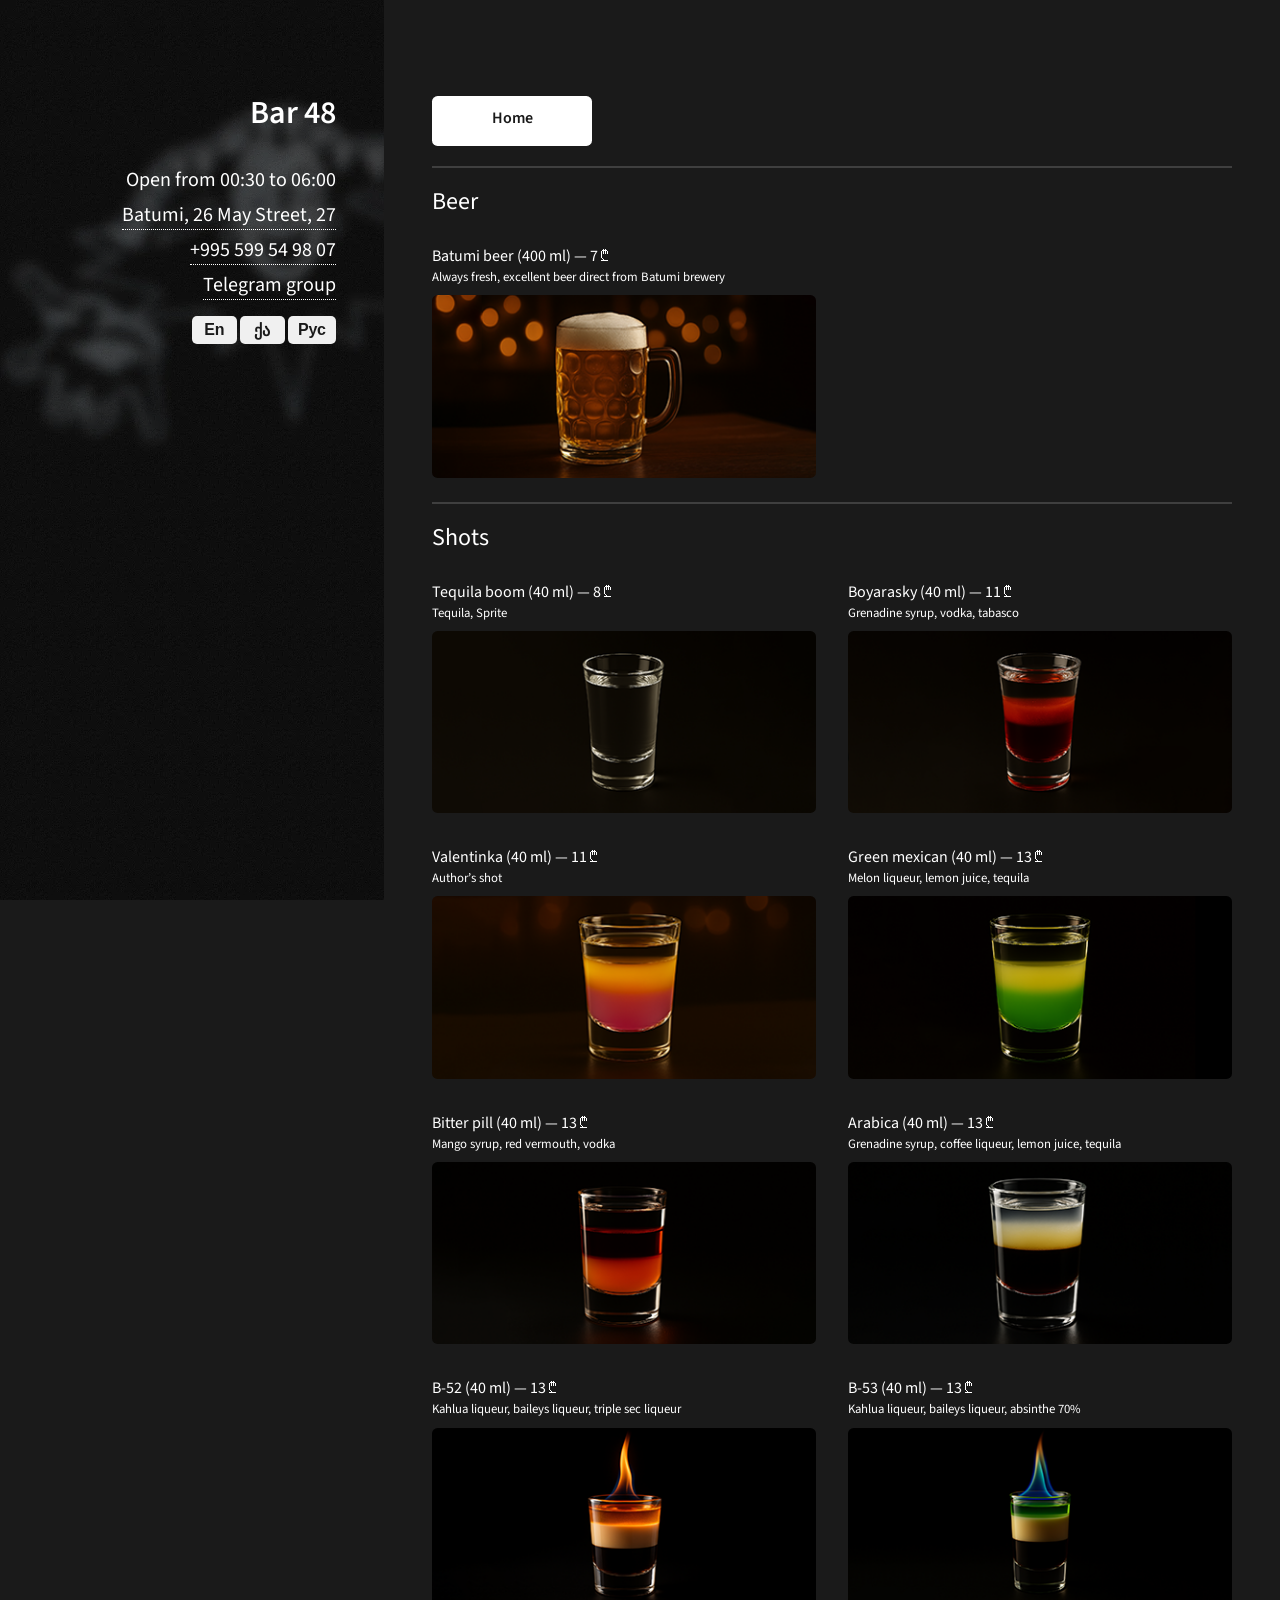
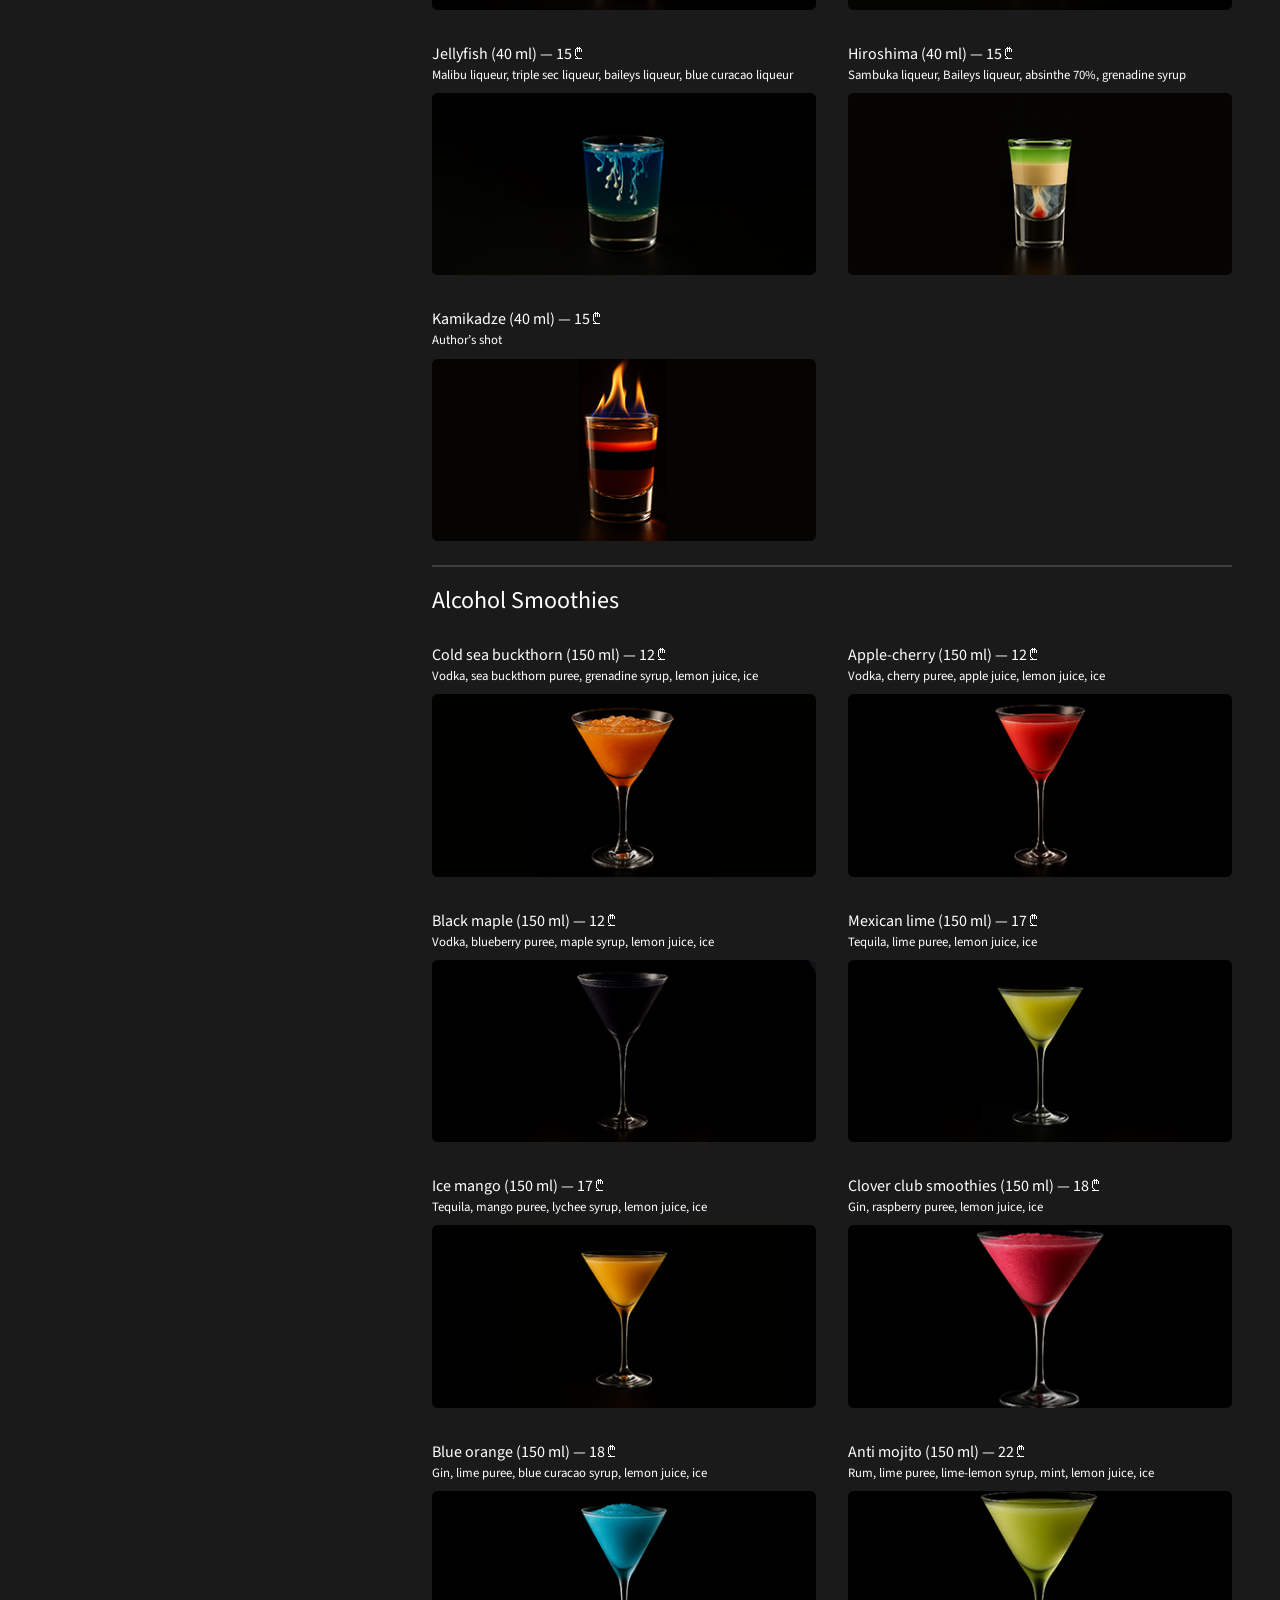
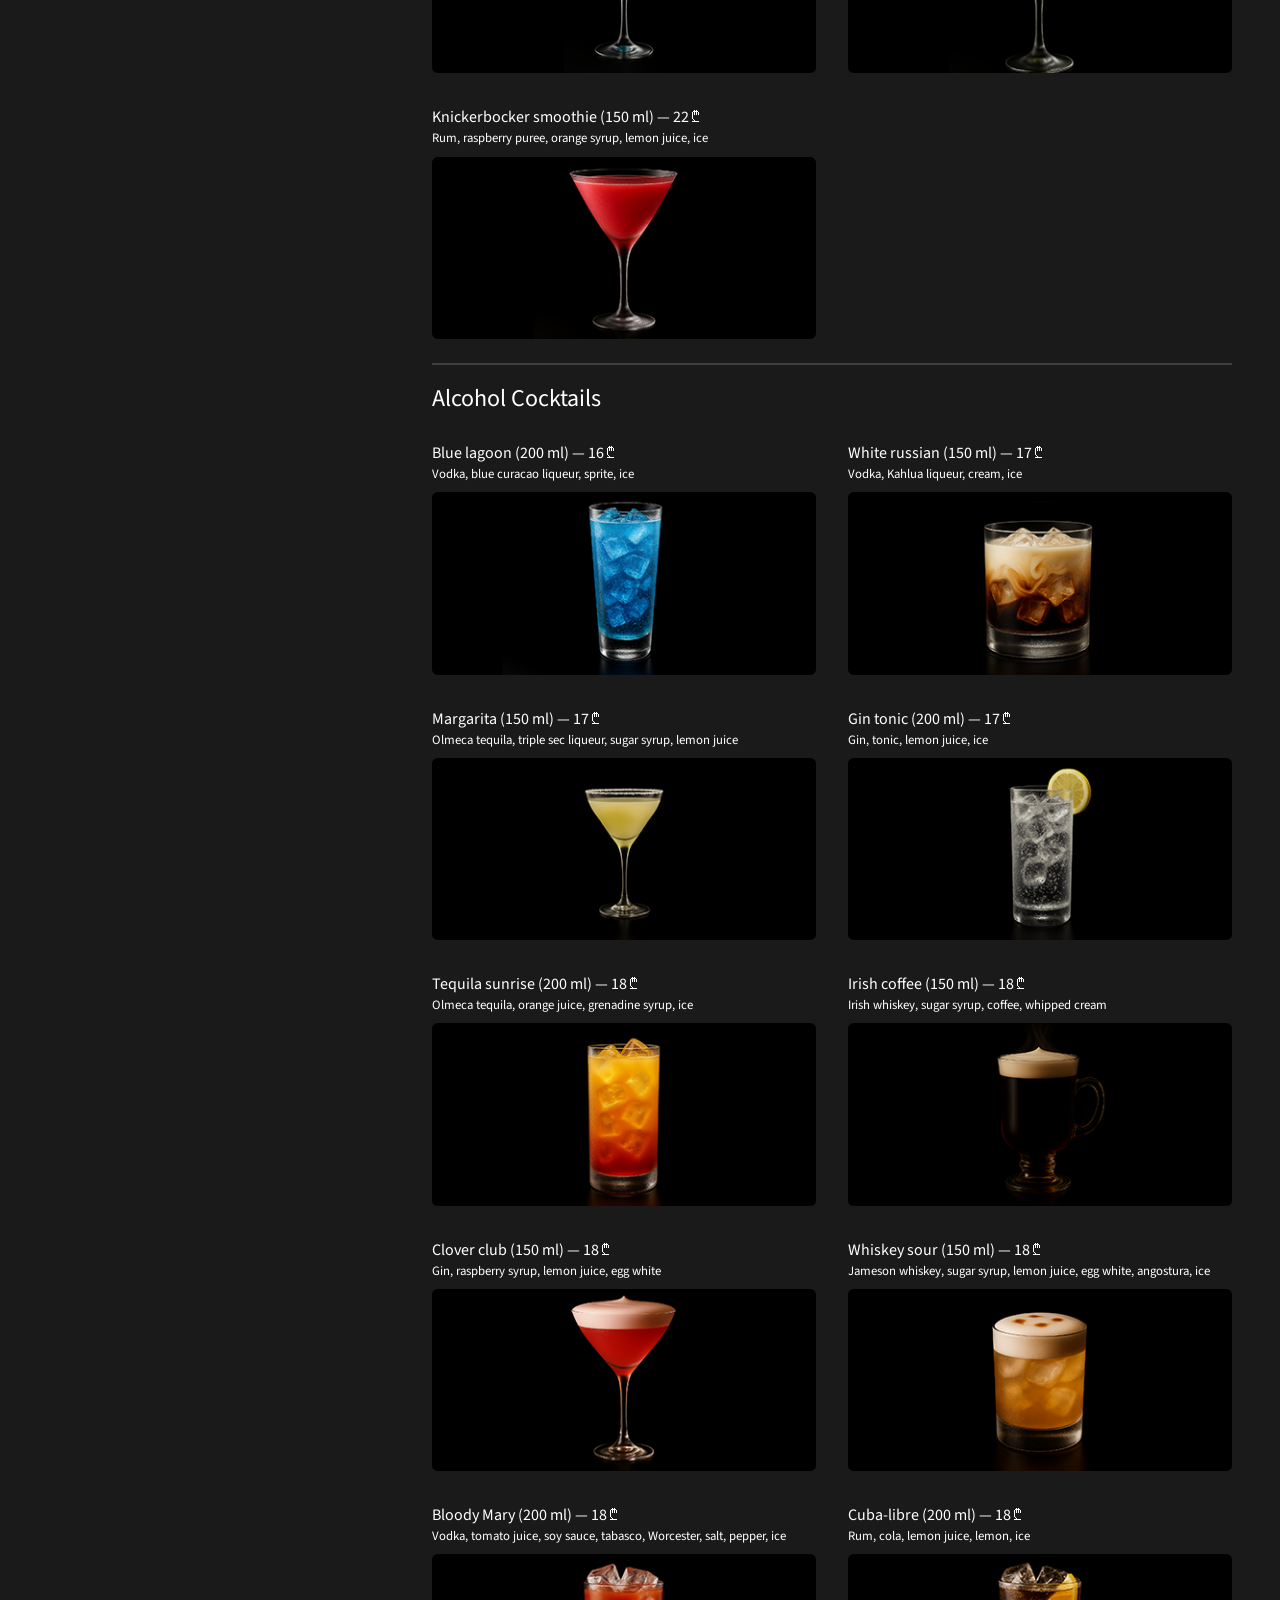
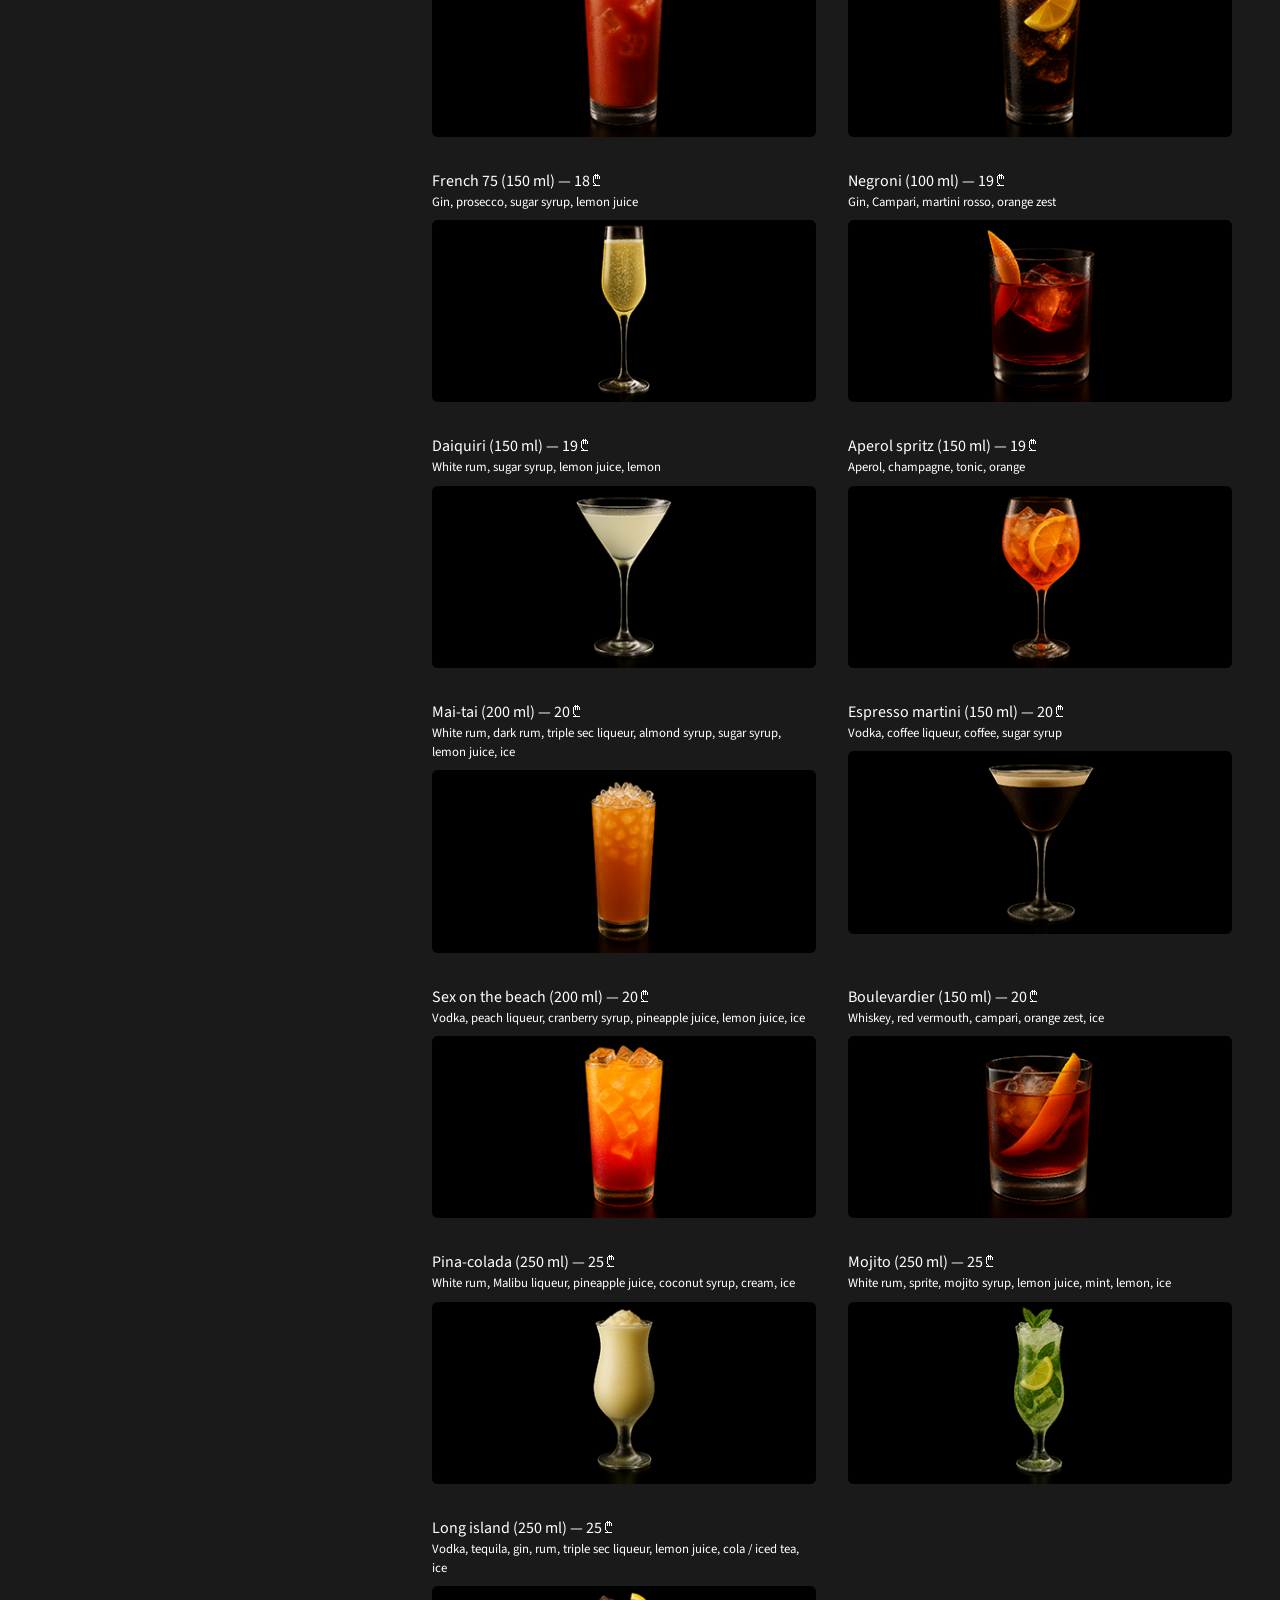
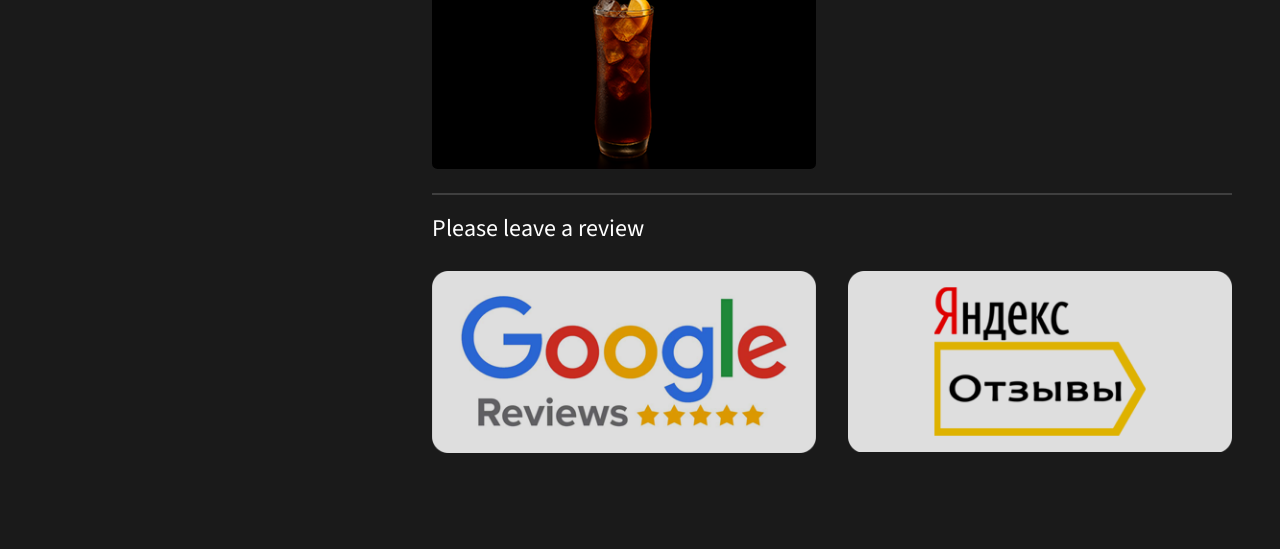
==== drinks/index.html @ 270d822c "Initial commit with current state" ====
<!DOCTYPE HTML>
<!--
	Strata by HTML5 UP
	html5up.net | @ajlkn
	Free for personal and commercial use under the CCA 3.0 license (html5up.net/license)
-->
<html lang="en">
	<head>
		<meta name="description" content="Drinks menu bar48" />
		<script async src="https://www.googletagmanager.com/gtag/js?id=G-WJXPF8V3XT" loading="lazy"></script>
		<script>
			window.dataLayer = window.dataLayer || [];
  			function gtag(){dataLayer.push(arguments);}
  				gtag('js', new Date());

 			 gtag('config', 'G-WJXPF8V3XT');
		</script>
		<title data-i18n="bar48batumidrink">Drinks - Bar 48 - Batumi</title>
		<meta charset="utf-8" />
		<meta name="viewport" content="width=device-width, initial-scale=1" />
		<link rel="stylesheet" href="../assets/css/main.css" />
		<link type="Image" href="../images/favicon.ico" rel="icon">
		<link rel="alternate" hreflang="ka" href="https://bar48.ge">
		<link rel="alternate" hreflang="en" href="https://bar48.ge">
	</head>
	<body class="is-preload">
<!-- Скрипт переключения -->
<script>
  function setLanguage(lang) {
    // Сохраняем язык в localStorage
    localStorage.setItem('language', lang);

    // Снимаем класс "active" со всех кнопок
    document.querySelectorAll('#language-switcher button').forEach(btn => {
      btn.classList.remove('active');
    });

    // Назначаем активную кнопку
    const activeBtn = document.getElementById(`btn-${lang}`);
    if (activeBtn) activeBtn.classList.add('active');

    // Обновляем содержимое, если функция существует
    if (typeof updateLanguageContent === 'function') {
      updateLanguageContent(lang);
    }
  }

  // При загрузке страницы — восстанавливаем язык
  document.addEventListener('DOMContentLoaded', function () {
    const savedLang = localStorage.getItem('language') || 'en';
    setLanguage(savedLang);
  });
</script>
		<!-- Header -->
			<header id="header">
				<div class="inner">
					<h1><strong><font size="6">Bar 48</font></strong></h1><br />
					<h1 data-i18n="open">Open from 00:30 to 06:00</h1>
					<h1 data-i18n="address"><a href="https://www.google.com/maps/place/%D0%91%D0%B0%D1%80+48/@41.6472818,41.6299166,17z/data=!4m6!3m5!1s0x4067877c6534400d:0x36e22db643766849!8m2!3d41.6474543!4d41.6323109!16s%2Fg%2F11rvh7wrxh" target="_blank">Batumi, 26 May Street, 27</a></h1>
						<h1><a href="tel:+995599549807">+995 599 54 98 07</a></h1>
						<h1 data-i18n="telegram"><a href="https://t.me/BAR48_Batumi" target="_blank">Telegram group</a></h1>
					<!-- Кнопки -->
 					   <button onclick="setLanguage('en')" id="btn-en">En</button>
 					   <button onclick="setLanguage('ka')" id="btn-ka">ქა</button>
 					   <button onclick="setLanguage('ru')" id="btn-ru">Рус</button>
				</div>
			</header>

		<!-- Main -->
			<div id="main">

				<!-- One -->
					<section id="one">
						<ul class="actions">
							<li data-i18n="home"><a href="../" class="button">Home</a></li>
						</ul><br><hr>
						<h2 data-i18n="beer1">Beer</h2>
						<div class="row">
							<article class="col-6 col-12-xsmall work-item">
								<h3 data-i18n="beer"><font size="3">Batumi beer (400 ml) — 7 ₾<p>Always fresh, excellent beer direct from Batumi brewery</p></font></h3>
								<img src="../images/beer.webp" class="image fit thumb" loading="lazy" decoding="async" alt="" />
							</article>
						</div><hr>
						<h2 data-i18n="shots">Shots</h2>
						<div class="row">
							<article class="col-6 col-12-xsmall work-item">
								<h3 data-i18n="tequilaboom"><font size="3">Tequila boom (40 ml) — 8 ₾<p>Tequila, Sprite</p></font></h3>
								<img src="../images/Tequila-boom.webp" class="image fit thumb" loading="lazy" decoding="async" alt="" />
							</article>
							<article class="col-6 col-12-xsmall work-item">
								<h3 data-i18n="boyarasky"><font size="3">Boyarasky (40 ml) — 11 ₾<p>Grenadine syrup, vodka, tabasco</p></font></h3>
								<img src="../images/Boyarasky.webp" class="image fit thumb" loading="lazy" decoding="async" alt="" />
							</article>
							<article class="col-6 col-12-xsmall work-item">
								<h3 data-i18n="valentinka"><font size="3">Valentinka (40 ml) — 11 ₾<p>Author’s shot</p></font></h3>
								<img src="../images/Valentinka.webp" class="image fit thumb" loading="lazy" decoding="async" alt="" />
							</article>
							<article class="col-6 col-12-xsmall work-item">
								<h3 data-i18n="greenmexican"><font size="3">Green mexican (40 ml) — 13 ₾<p>Melon liqueur, lemon juice, tequila</p></font></h3>
								<img src="../images/Green-mexican.webp" class="image fit thumb" loading="lazy" decoding="async" alt="" />
							</article>
							<article class="col-6 col-12-xsmall work-item">
								<h3 data-i18n="bitterpill"><font size="3">Bitter pill (40 ml) — 13₾<p>Mango syrup, red vermouth, vodka</p></font></h3>
								<img src="../images/Bitter-pill.webp" class="image fit thumb" loading="lazy" decoding="async" alt="" />
							</article>
							<article class="col-6 col-12-xsmall work-item">
								<h3 data-i18n="arabica"><font size="3">Arabica (40 ml) — 13 ₾<p>Grenadine syrup, coffee liqueur, lemon juice, tequila</p></font></h3>
								<img src="../images/Arabica.webp" class="image fit thumb" loading="lazy" decoding="async" alt="" />
							</article>
							<article class="col-6 col-12-xsmall work-item">
								<h3 data-i18n="b52"><font size="3">B-52 (40 ml) — 13 ₾<p>Kahlua liqueur, baileys liqueur, triple sec liqueur</p></font></h3>
								<img src="../images/B-52.webp" class="image fit thumb" loading="lazy" decoding="async" alt="" />
							</article>
							<article class="col-6 col-12-xsmall work-item">
								<h3 data-i18n="b53"><font size="3">B-53 (40 ml) — 13 ₾<p>Kahlua liqueur, baileys liqueur, absinthe 70%</p></font></h3>
								<img src="../images/B-53.webp" class="image fit thumb" loading="lazy" decoding="async" alt="" />
							</article>
							<article class="col-6 col-12-xsmall work-item">
								<h3 data-i18n="jellyfish"><font size="3">Jellyfish (40 ml) — 15 ₾<p>Malibu liqueur, triple sec liqueur, baileys liqueur, blue curacao liqueur</p></font></h3>
								<img src="../images/Jellyfish.webp" class="image fit thumb" loading="lazy" decoding="async" alt="" />
							</article>
							<article class="col-6 col-12-xsmall work-item">
								<h3 data-i18n="hiroshima"><font size="3">Hiroshima (40 ml) — 15 ₾<p>Sambuka liqueur, Baileys liqueur, absinthe 70%, grenadine syrup</p></font></h3>
								<img src="../images/Hiroshima.webp" class="image fit thumb" loading="lazy" decoding="async" alt="" />
							</article>
							<article class="col-6 col-12-xsmall work-item">
								<h3 data-i18n="kamikadze"><font size="3">Kamikadze (40 ml) — 15 ₾<p>Author’s shot</p></font></h3>
								<img src="../images/Kamikadze.webp" class="image fit thumb" loading="lazy" decoding="async" alt="" />
							</article>
						</div><hr>
						<h2 data-i18n="smoothies">Alcohol Smoothies</h2>
						<div class="row">
							<article class="col-6 col-12-xsmall work-item">
								<h3 data-i18n="coldseabuckthorn"><font size="3">Cold sea buckthorn (150 ml) — 12 ₾<p>Vodka, sea buckthorn puree, grenadine syrup, lemon juice, ice</p></font></h3>
								<img src="../images/Cold-sea-buckthorn.webp" class="image fit thumb" loading="lazy" decoding="async" alt="" />
							</article>
							<article class="col-6 col-12-xsmall work-item">
								<h3 data-i18n="applecherry"><font size="3">Apple-cherry (150 ml) — 12 ₾<p>Vodka, cherry puree, apple juice, lemon juice, ice</p></font></h3>
								<img src="../images/Apple-cherry.webp" class="image fit thumb" loading="lazy" decoding="async" alt="" />
							</article>
							<article class="col-6 col-12-xsmall work-item">
								<h3 data-i18n="blackmaple"><font size="3">Black maple (150 ml) — 12 ₾<p>Vodka, blueberry puree, maple syrup, lemon juice, ice</p></font></h3>
								<img src="../images/Black-maple.webp" class="image fit thumb" loading="lazy" decoding="async" alt="" />
							</article>
							<article class="col-6 col-12-xsmall work-item">
								<h3 data-i18n="mexicanlime"><font size="3">Mexican lime (150 ml) — 17 ₾<p>Tequila, lime puree, lemon juice, ice</p></font></h3>
								<img src="../images/Mexican-lime.webp" class="image fit thumb" loading="lazy" decoding="async" alt="" />
							</article>
							<article class="col-6 col-12-xsmall work-item">
								<h3 data-i18n="icemango"><font size="3">Ice mango (150 ml) — 17 ₾<p>Tequila, mango puree, lychee syrup, lemon juice, ice</p></font></h3>
								<img src="../images/Ice-mango.webp" class="image fit thumb" loading="lazy" decoding="async" alt="" />
							</article>
							<article class="col-6 col-12-xsmall work-item">
								<h3 data-i18n="cloverclubsmoothies"><font size="3">Clover club smoothies (150 ml) — 18 ₾<p>Gin, raspberry puree, lemon juice, ice</p></font></h3>
								<img src="../images/Clover-club-smoothies.webp" class="image fit thumb" loading="lazy" decoding="async" alt="" />
							</article>
							<article class="col-6 col-12-xsmall work-item">
								<h3 data-i18n="blueorange"><font size="3">Blue orange (150 ml) — 18 ₾<p>Gin, lime puree, blue curacao syrup, lemon juice, ice</p></font></h3>
								<img src="../images/Blue-orange.webp" class="image fit thumb" loading="lazy" decoding="async" alt="" />
							</article>
							<article class="col-6 col-12-xsmall work-item">
								<h3 data-i18n="antimojito"><font size="3">Anti mojito (150 ml) — 22 ₾<p>Rum, lime puree, lime-lemon syrup, mint, lemon juice, ice</p></font></h3>
								<img src="../images/Anti-mojito.webp" class="image fit thumb" loading="lazy" decoding="async" alt="" />
							</article>
							<article class="col-6 col-12-xsmall work-item">
								<h3 data-i18n="knickerbockersmoothie"><font size="3">Knickerbocker smoothie (150 ml) — 22 ₾<p>Rum, raspberry puree, orange syrup, lemon juice, ice</p></font></h3>
								<img src="../images/Knickerbocker-smoothie.webp" class="image fit thumb" loading="lazy" decoding="async" alt="" />
							</article>
						</div><hr>
						<h2 data-i18n="cocktails">Alcohol Cocktails</h2>
						<div class="row">
							<article class="col-6 col-12-xsmall work-item">
								<h3 data-i18n="bluelagoon"><font size="3">Blue lagoon (200 ml) — 16 ₾<p>Vodka, blue curacao liqueur, sprite, ice</p></font></h3>
								<img src="../images/Blue-lagoon.webp" class="image fit thumb" loading="lazy" decoding="async" alt="" />
							</article>
							<article class="col-6 col-12-xsmall work-item">
								<h3 data-i18n="whiterussian"><font size="3">White russian (150 ml) — 17 ₾<p>Vodka, Kahlua liqueur, cream, ice</p></font></h3>
								<img src="../images/White-russian.webp" class="image fit thumb" loading="lazy" decoding="async" alt="" />
							</article>
							<article class="col-6 col-12-xsmall work-item">
								<h3 data-i18n="margarita"><font size="3">Margarita (150 ml) — 17 ₾<p>Olmeca tequila, triple sec liqueur, sugar syrup, lemon juice</p></font></h3>
								<img src="../images/Margarita.webp" class="image fit thumb" loading="lazy" decoding="async" alt="" />
							</article>
							<article class="col-6 col-12-xsmall work-item">
								<h3 data-i18n="gintonic"><font size="3">Gin tonic (200 ml) — 17 ₾<p>Gin, tonic, lemon juice, ice</p></font></h3>
								<img src="../images/Gin-tonic.webp" class="image fit thumb" loading="lazy" decoding="async" alt="" />
							</article>
							<article class="col-6 col-12-xsmall work-item">
								<h3 data-i18n="tequilasunrise"><font size="3">Tequila sunrise (200 ml) — 18 ₾<p>Olmeca tequila, orange juice, grenadine syrup, ice</p></font></h3>
								<img src="../images/Tequila-sunrise.webp" class="image fit thumb" loading="lazy" decoding="async" alt="" />
							</article>
							<article class="col-6 col-12-xsmall work-item">
								<h3 data-i18n="irishcoffee"><font size="3">Irish coffee (150 ml) — 18 ₾<p>Irish whiskey, sugar syrup, coffee, whipped cream</p></font></h3>
								<img src="../images/Irish-coffee.webp" class="image fit thumb" loading="lazy" decoding="async" alt="" />
							</article>
							<article class="col-6 col-12-xsmall work-item">
								<h3 data-i18n="cloverclub"><font size="3">Clover club (150 ml) — 18 ₾<p>Gin, raspberry syrup, lemon juice, egg white</p></font></h3>
								<img src="../images/Clover-club.webp" class="image fit thumb" loading="lazy" decoding="async" alt="" />
							</article>
							<article class="col-6 col-12-xsmall work-item">
								<h3 data-i18n="whiskeysour"><font size="3">Whiskey sour (150 ml) — 18 ₾<p>Jameson whiskey, sugar syrup, lemon juice, egg white, angostura, ice</p></font></h3>
								<img src="../images/Whiskey-sour.webp" class="image fit thumb" loading="lazy" decoding="async" alt="" />
							</article>
							<article class="col-6 col-12-xsmall work-item">
								<h3 data-i18n="bloodymary"><font size="3">Bloody Mary (200 ml) — 18 ₾<p>Vodka, tomato juice, soy sauce, tabasco, Worcester, salt, pepper, ice</p></font></h3>
								<img src="../images/Bloody-Mary.webp" class="image fit thumb" loading="lazy" decoding="async" alt="" />
							</article>
							<article class="col-6 col-12-xsmall work-item">
								<h3 data-i18n="cubalibre"><font size="3">Cuba-libre (200 ml) — 18 ₾<p>Rum, cola, lemon juice, lemon, ice</p></font></h3>
								<img src="../images/Cuba-libre.webp" class="image fit thumb" loading="lazy" decoding="async" alt="" />
							</article>
							<article class="col-6 col-12-xsmall work-item">
								<h3 data-i18n="french75"><font size="3">French 75 (150 ml) — 18 ₾<p>Gin, prosecco, sugar syrup, lemon juice</p></font></h3>
								<img src="../images/French-75.webp" class="image fit thumb" loading="lazy" decoding="async" alt="" />
							</article>
							<article class="col-6 col-12-xsmall work-item">
								<h3 data-i18n="negroni"><font size="3">Negroni (100 ml) — 19 ₾<p>Gin, Campari, martini rosso, orange zest</p></font></h3>
								<img src="../images/Negroni.webp" class="image fit thumb" loading="lazy" decoding="async" alt="" />
							</article>
							<article class="col-6 col-12-xsmall work-item">
								<h3 data-i18n="daiquiri"><font size="3">Daiquiri (150 ml) — 19 ₾<p>White rum, sugar syrup, lemon juice, lemon</p></font></h3>
								<img src="../images/Daiquiri.webp" class="image fit thumb" loading="lazy" decoding="async" alt="" />
							</article>
							<article class="col-6 col-12-xsmall work-item">
								<h3 data-i18n="aperolspritz"><font size="3">Aperol spritz (150 ml) — 19 ₾<p>Aperol, champagne, tonic, orange</p></font></h3>
								<img src="../images/Aperol-spritz.webp" class="image fit thumb" loading="lazy" decoding="async" alt="" />
							</article>
							<article class="col-6 col-12-xsmall work-item">
								<h3 data-i18n="maitai"><font size="3">Mai-tai (200 ml) — 20 ₾<p>White rum, dark rum, triple sec liqueur, almond syrup, sugar syrup, lemon juice, ice</p></font></h3>
								<img src="../images/Mai-tai.webp" class="image fit thumb" loading="lazy" decoding="async" alt="" />
							</article>
							<article class="col-6 col-12-xsmall work-item">
								<h3 data-i18n="espressomartini"><font size="3">Espresso martini (150 ml) — 20 ₾<p>Vodka, coffee liqueur, coffee, sugar syrup</p></font></h3>
								<img src="../images/Espresso-martini.webp" class="image fit thumb" loading="lazy" decoding="async" alt="" />
							</article>
							<article class="col-6 col-12-xsmall work-item">
								<h3 data-i18n="sexonthebeach"><font size="3">Sex on the beach (200 ml) — 20 ₾<p>Vodka, peach liqueur, cranberry syrup, pineapple juice, lemon juice, ice</p></font></h3>
								<img src="../images/Sex-on-the-beach.webp" class="image fit thumb" loading="lazy" decoding="async" alt="" />
							</article>
							<article class="col-6 col-12-xsmall work-item">
								<h3 data-i18n="boulevardier"><font size="3">Boulevardier (150 ml) — 20 ₾<p>Whiskey, red vermouth, campari, orange zest, ice</p></font></h3>
								<img src="../images/Boulevardier.webp" class="image fit thumb" loading="lazy" decoding="async" alt="" />
							</article>
							<article class="col-6 col-12-xsmall work-item">
								<h3 data-i18n="pinacolada"><font size="3">Pina-colada (250 ml) — 25 ₾<p>White rum, Malibu liqueur, pineapple juice, coconut syrup, cream, ice</p></font></h3>
								<img src="../images/Pina-colada.webp" class="image fit thumb" loading="lazy" decoding="async" alt="" />
							</article>
							<article class="col-6 col-12-xsmall work-item">
								<h3 data-i18n="mojito"><font size="3">Mojito (250 ml) — 25 ₾<p>White rum, sprite, mojito syrup, lemon juice, mint, lemon, ice</p></font></h3>
								<img src="../images/Mojito.webp" class="image fit thumb" loading="lazy" decoding="async" alt="" />
							</article>
							<article class="col-6 col-12-xsmall work-item">
								<h3 data-i18n="longisland"><font size="3">Long island (250 ml) — 25 ₾<p>Vodka, tequila, gin, rum, triple sec liqueur, lemon juice, cola / iced tea, ice</p></font></h3>
								<img src="../images/Long-island.webp" class="image fit thumb" loading="lazy" decoding="async" alt="" />
							</article>
						</div>
						<hr><h2 data-i18n="pleaseleaveareview">Please leave a review</h2>
						<div class="row">
							<script>
							function openGoogleMaps(event) {
								event.preventDefault(); // Предотвращаем стандартный переход

								if (/Android|iPhone|iPad/i.test(navigator.userAgent)) {
									// Если мобильное устройство, пробуем открыть приложение
									window.location.href = "https://maps.app.goo.gl/VGhTZVqB5AjMxYQJ9";
								} else {
									// Если ПК, открываем веб-страницу в новой вкладке
									window.open("https://maps.app.goo.gl/VGhTZVqB5AjMxYQJ9", "_blank");
								}
							}
							</script>

							<article class="col-6 col-12-xsmall work-item">
								<a href="https://maps.app.goo.gl/VGhTZVqB5AjMxYQJ9" onclick="openGoogleMaps(event);">
									<img src="/images/google.webp" class="image fit thumb" loading="lazy" decoding="async" alt="Google Maps" />
								</a>
							</article>
							<script>
							function openYandexMaps(event) {
								event.preventDefault();

								if (/Android|iPhone|iPad/i.test(navigator.userAgent)) {
									window.location.href = "https://yandex.com.ge/maps/-/CHGJjGn7";
								} else {
									window.open("https://yandex.com.ge/maps/-/CHGJjGn7", "_blank");
								}
							}
							</script>

							<article class="col-6 col-12-xsmall work-item">
								<a href="https://yandex.com.ge/maps/-/CHGJjGn7" onclick="openYandexMaps(event);">
									<img src="/images/yandex.webp" class="image fit thumb" loading="lazy" decoding="async" alt="Яндекс Карты" />
								</a>
							</article>
						</div>
					</section>
				<!-- Four -->
				<!--
					<section id="four">
						<h2>Elements</h2>

						<section>
							<h4>Text</h4>
							<p>This is <b>bold</b> and this is <strong>strong</strong>. This is <i>italic</i> and this is <em>emphasized</em>.
							This is <sup>superscript</sup> text and this is <sub>subscript</sub> text.
							This is <u>underlined</u> and this is code: <code>for (;;) { ... }</code>. Finally, <a href="#">this is a link</a>.</p>
							<hr />
							<header>
								<h4>Heading with a Subtitle</h4>
								<p>Lorem ipsum dolor sit amet nullam id egestas urna aliquam</p>
							</header>
							<p>Nunc lacinia ante nunc ac lobortis. Interdum adipiscing gravida odio porttitor sem non mi integer non faucibus ornare mi ut ante amet placerat aliquet. Volutpat eu sed ante lacinia sapien lorem accumsan varius montes viverra nibh in adipiscing blandit tempus accumsan.</p>
							<header>
								<h5>Heading with a Subtitle</h5>
								<p>Lorem ipsum dolor sit amet nullam id egestas urna aliquam</p>
							</header>
							<p>Nunc lacinia ante nunc ac lobortis. Interdum adipiscing gravida odio porttitor sem non mi integer non faucibus ornare mi ut ante amet placerat aliquet. Volutpat eu sed ante lacinia sapien lorem accumsan varius montes viverra nibh in adipiscing blandit tempus accumsan.</p>
							<hr />
							<h2>Heading Level 2</h2>
							<h3>Heading Level 3</h3>
							<h4>Heading Level 4</h4>
							<h5>Heading Level 5</h5>
							<h6>Heading Level 6</h6>
							<hr />
							<h5>Blockquote</h5>
							<blockquote>Fringilla nisl. Donec accumsan interdum nisi, quis tincidunt felis sagittis eget tempus euismod. Vestibulum ante ipsum primis in faucibus vestibulum. Blandit adipiscing eu felis iaculis volutpat ac adipiscing accumsan faucibus. Vestibulum ante ipsum primis in faucibus lorem ipsum dolor sit amet nullam adipiscing eu felis.</blockquote>
							<h5>Preformatted</h5>
							<pre><code>i = 0;

while (!deck.isInOrder()) {
print 'Iteration ' + i;
deck.shuffle();
i++;
}

print 'It took ' + i + ' iterations to sort the deck.';</code></pre>
						</section>

						<section>
							<h4>Lists</h4>
							<div class="row">
								<div class="col-6 col-12-xsmall">
									<h5>Unordered</h5>
									<ul>
										<li>Dolor pulvinar etiam magna etiam.</li>
										<li>Sagittis adipiscing lorem eleifend.</li>
										<li>Felis enim feugiat dolore viverra.</li>
									</ul>
									<h5>Alternate</h5>
									<ul class="alt">
										<li>Dolor pulvinar etiam magna etiam.</li>
										<li>Sagittis adipiscing lorem eleifend.</li>
										<li>Felis enim feugiat dolore viverra.</li>
									</ul>
								</div>
								<div class="col-6 col-12-xsmall">
									<h5>Ordered</h5>
									<ol>
										<li>Dolor pulvinar etiam magna etiam.</li>
										<li>Etiam vel felis at lorem sed viverra.</li>
										<li>Felis enim feugiat dolore viverra.</li>
										<li>Dolor pulvinar etiam magna etiam.</li>
										<li>Etiam vel felis at lorem sed viverra.</li>
										<li>Felis enim feugiat dolore viverra.</li>
									</ol>
									<h5>Icons</h5>
									<ul class="icons">
										<li><a href="#" class="icon brands fa-twitter"><span class="label">Twitter</span></a></li>
										<li><a href="#" class="icon brands fa-facebook-f"><span class="label">Facebook</span></a></li>
										<li><a href="#" class="icon brands fa-instagram"><span class="label">Instagram</span></a></li>
										<li><a href="#" class="icon brands fa-github"><span class="label">Github</span></a></li>
										<li><a href="#" class="icon brands fa-dribbble"><span class="label">Dribbble</span></a></li>
										<li><a href="#" class="icon brands fa-tumblr"><span class="label">Tumblr</span></a></li>
									</ul>
								</div>
							</div>
							<h5>Actions</h5>
							<ul class="actions">
								<li><a href="#" class="button primary">Default</a></li>
								<li><a href="#" class="button">Default</a></li>
							</ul>
							<ul class="actions small">
								<li><a href="#" class="button primary small">Small</a></li>
								<li><a href="#" class="button small">Small</a></li>
							</ul>
							<div class="row">
								<div class="col-6 col-12-small">
									<ul class="actions stacked">
										<li><a href="#" class="button primary">Default</a></li>
										<li><a href="#" class="button">Default</a></li>
									</ul>
								</div>
								<div class="col-6 col-12-small">
									<ul class="actions stacked">
										<li><a href="#" class="button primary small">Small</a></li>
										<li><a href="#" class="button small">Small</a></li>
									</ul>
								</div>
								<div class="col-6 col-12-small">
									<ul class="actions stacked">
										<li><a href="#" class="button primary fit">Default</a></li>
										<li><a href="#" class="button fit">Default</a></li>
									</ul>
								</div>
								<div class="col-6 col-12-small">
									<ul class="actions stacked">
										<li><a href="#" class="button primary small fit">Small</a></li>
										<li><a href="#" class="button small fit">Small</a></li>
									</ul>
								</div>
							</div>
						</section>

						<section>
							<h4>Table</h4>
							<h5>Default</h5>
							<div class="table-wrapper">
								<table>
									<thead>
										<tr>
											<th>Name</th>
											<th>Description</th>
											<th>Price</th>
										</tr>
									</thead>
									<tbody>
										<tr>
											<td>Item One</td>
											<td>Ante turpis integer aliquet porttitor.</td>
											<td>29.99</td>
										</tr>
										<tr>
											<td>Item Two</td>
											<td>Vis ac commodo adipiscing arcu aliquet.</td>
											<td>19.99</td>
										</tr>
										<tr>
											<td>Item Three</td>
											<td> Morbi faucibus arcu accumsan lorem.</td>
											<td>29.99</td>
										</tr>
										<tr>
											<td>Item Four</td>
											<td>Vitae integer tempus condimentum.</td>
											<td>19.99</td>
										</tr>
										<tr>
											<td>Item Five</td>
											<td>Ante turpis integer aliquet porttitor.</td>
											<td>29.99</td>
										</tr>
									</tbody>
									<tfoot>
										<tr>
											<td colspan="2"></td>
											<td>100.00</td>
										</tr>
									</tfoot>
								</table>
							</div>

							<h5>Alternate</h5>
							<div class="table-wrapper">
								<table class="alt">
									<thead>
										<tr>
											<th>Name</th>
											<th>Description</th>
											<th>Price</th>
										</tr>
									</thead>
									<tbody>
										<tr>
											<td>Item One</td>
											<td>Ante turpis integer aliquet porttitor.</td>
											<td>29.99</td>
										</tr>
										<tr>
											<td>Item Two</td>
											<td>Vis ac commodo adipiscing arcu aliquet.</td>
											<td>19.99</td>
										</tr>
										<tr>
											<td>Item Three</td>
											<td> Morbi faucibus arcu accumsan lorem.</td>
											<td>29.99</td>
										</tr>
										<tr>
											<td>Item Four</td>
											<td>Vitae integer tempus condimentum.</td>
											<td>19.99</td>
										</tr>
										<tr>
											<td>Item Five</td>
											<td>Ante turpis integer aliquet porttitor.</td>
											<td>29.99</td>
										</tr>
									</tbody>
									<tfoot>
										<tr>
											<td colspan="2"></td>
											<td>100.00</td>
										</tr>
									</tfoot>
								</table>
							</div>
						</section>

						<section>
							<h4>Buttons</h4>
							<ul class="actions">
								<li><a href="#" class="button primary">Primary</a></li>
								<li><a href="#" class="button">Default</a></li>
							</ul>
							<ul class="actions">
								<li><a href="#" class="button large">Large</a></li>
								<li><a href="#" class="button">Default</a></li>
								<li><a href="#" class="button small">Small</a></li>
							</ul>
							<ul class="actions fit">
								<li><a href="#" class="button primary fit">Fit</a></li>
								<li><a href="#" class="button fit">Fit</a></li>
							</ul>
							<ul class="actions fit small">
								<li><a href="#" class="button primary fit small">Fit + Small</a></li>
								<li><a href="#" class="button fit small">Fit + Small</a></li>
							</ul>
							<ul class="actions">
								<li><a href="#" class="button primary icon solid fa-download">Icon</a></li>
								<li><a href="#" class="button icon solid fa-download">Icon</a></li>
							</ul>
							<ul class="actions">
								<li><span class="button primary disabled">Primary</span></li>
								<li><span class="button disabled">Default</span></li>
							</ul>
						</section>

						<section>
							<h4>Form</h4>
							<form method="post" action="#">
								<div class="row gtr-uniform gtr-50">
									<div class="col-6 col-12-xsmall">
										<input type="text" name="demo-name" id="demo-name" value="" placeholder="Name" />
									</div>
									<div class="col-6 col-12-xsmall">
										<input type="email" name="demo-email" id="demo-email" value="" placeholder="Email" />
									</div>
									<div class="col-12">
										<select name="demo-category" id="demo-category">
											<option value="">- Category -</option>
											<option value="1">Manufacturing</option>
											<option value="1">Shipping</option>
											<option value="1">Administration</option>
											<option value="1">Human Resources</option>
										</select>
									</div>
									<div class="col-4 col-12-small">
										<input type="radio" id="demo-priority-low" name="demo-priority" checked>
										<label for="demo-priority-low">Low Priority</label>
									</div>
									<div class="col-4 col-12-small">
										<input type="radio" id="demo-priority-normal" name="demo-priority">
										<label for="demo-priority-normal">Normal Priority</label>
									</div>
									<div class="col-4 col-12-small">
										<input type="radio" id="demo-priority-high" name="demo-priority">
										<label for="demo-priority-high">High Priority</label>
									</div>
									<div class="col-6 col-12-small">
										<input type="checkbox" id="demo-copy" name="demo-copy">
										<label for="demo-copy">Email me a copy of this message</label>
									</div>
									<div class="col-6 col-12-small">
										<input type="checkbox" id="demo-human" name="demo-human" checked>
										<label for="demo-human">I am a human and not a robot</label>
									</div>
									<div class="col-12">
										<textarea name="demo-message" id="demo-message" placeholder="Enter your message" rows="6"></textarea>
									</div>
									<div class="col-12">
										<ul class="actions">
											<li><input type="submit" value="Send Message" class="primary" /></li>
											<li><input type="reset" value="Reset" /></li>
										</ul>
									</div>
								</div>
							</form>
						</section>

						<section>
							<h4>Image</h4>
							<h5>Fit</h5>
							<div class="box alt">
								<div class="row gtr-50 gtr-uniform">
									<div class="col-12"><span class="image fit"><img src="images/fulls/05.jpg" alt="" /></span></div>
									<div class="col-4"><span class="image fit"><img src="images/thumbs/01.jpg" alt="" /></span></div>
									<div class="col-4"><span class="image fit"><img src="images/thumbs/02.jpg" alt="" /></span></div>
									<div class="col-4"><span class="image fit"><img src="images/thumbs/03.jpg" alt="" /></span></div>
									<div class="col-4"><span class="image fit"><img src="images/thumbs/04.jpg" alt="" /></span></div>
									<div class="col-4"><span class="image fit"><img src="images/thumbs/05.jpg" alt="" /></span></div>
									<div class="col-4"><span class="image fit"><img src="images/thumbs/06.jpg" alt="" /></span></div>
									<div class="col-4"><span class="image fit"><img src="images/thumbs/03.jpg" alt="" /></span></div>
									<div class="col-4"><span class="image fit"><img src="images/thumbs/02.jpg" alt="" /></span></div>
									<div class="col-4"><span class="image fit"><img src="images/thumbs/01.jpg" alt="" /></span></div>
								</div>
							</div>
							<h5>Left &amp; Right</h5>
							<p><span class="image left"><img src="images/avatar.jpg" alt="" /></span>Fringilla nisl. Donec accumsan interdum nisi, quis tincidunt felis sagittis eget. tempus euismod. Vestibulum ante ipsum primis in faucibus vestibulum. Blandit adipiscing eu felis iaculis volutpat ac adipiscing accumsan eu faucibus. Integer ac pellentesque praesent tincidunt felis sagittis eget. tempus euismod. Vestibulum ante ipsum primis in faucibus vestibulum. Blandit adipiscing eu felis iaculis volutpat ac adipiscing accumsan eu faucibus. Integer ac pellentesque praesent. Donec accumsan interdum nisi, quis tincidunt felis sagittis eget. tempus euismod. Vestibulum ante ipsum primis in faucibus vestibulum. Blandit adipiscing eu felis iaculis volutpat ac adipiscing accumsan eu faucibus. Integer ac pellentesque praesent tincidunt felis sagittis eget. tempus euismod. Vestibulum ante ipsum primis in faucibus vestibulum. Blandit adipiscing eu felis iaculis volutpat ac adipiscing accumsan eu faucibus. Integer ac pellentesque praesent.</p>
							<p><span class="image right"><img src="images/avatar.jpg" alt="" /></span>Fringilla nisl. Donec accumsan interdum nisi, quis tincidunt felis sagittis eget. tempus euismod. Vestibulum ante ipsum primis in faucibus vestibulum. Blandit adipiscing eu felis iaculis volutpat ac adipiscing accumsan eu faucibus. Integer ac pellentesque praesent tincidunt felis sagittis eget. tempus euismod. Vestibulum ante ipsum primis in faucibus vestibulum. Blandit adipiscing eu felis iaculis volutpat ac adipiscing accumsan eu faucibus. Integer ac pellentesque praesent. Donec accumsan interdum nisi, quis tincidunt felis sagittis eget. tempus euismod. Vestibulum ante ipsum primis in faucibus vestibulum. Blandit adipiscing eu felis iaculis volutpat ac adipiscing accumsan eu faucibus. Integer ac pellentesque praesent tincidunt felis sagittis eget. tempus euismod. Vestibulum ante ipsum primis in faucibus vestibulum. Blandit adipiscing eu felis iaculis volutpat ac adipiscing accumsan eu faucibus. Integer ac pellentesque praesent.</p>
						</section>

					</section>
				-->

			</div>

		<!-- Footer -->
			<footer id="footer">
				<div class="inner">
					<ul class="icons">				
					</ul>
				</div>
			</footer>
		<!-- Scripts -->
			<script src="../assets/js/jquery.min.js"></script>
			<script src="../assets/js/jquery.poptrox.min.js"></script>
			<script src="../assets/js/browser.min.js"></script>
			<script src="../assets/js/breakpoints.min.js"></script>
			<script src="../assets/js/util.js"></script>
			<script src="../assets/js/main.js"></script>
		<script src="/lang.js"></script>
		<script>
 			 initLang();
		</script>
	</body>
</html>
---- assets/css/main.css ----
@import url("fontawesome-all.min.css");
@import url("https://fonts.googleapis.com/css?family=Source+Sans+Pro:400,400italic&display=swap");

/*
	Strata by HTML5 UP
	html5up.net | @ajlkn
	Free for personal and commercial use under the CCA 3.0 license (html5up.net/license)
*/

html, body, div, span, applet, object,
iframe, h1, h2, h3, h4, h5, h6, p, blockquote,
pre, a, abbr, acronym, address, big, cite,
code, del, dfn, em, img, ins, kbd, q, s, samp,
small, strike, strong, sub, sup, tt, var, b,
u, i, center, dl, dt, dd, ol, ul, li, fieldset,
form, label, legend, table, caption, tbody,
tfoot, thead, tr, th, td, article, aside,
canvas, details, embed, figure, figcaption,
footer, header, hgroup, menu, nav, output, ruby,
section, summary, time, mark, audio, video {
	margin: 0;
	padding: 0;
	border: 0;
	font-size: 100%;
	font: inherit;
	vertical-align: baseline;}

article, aside, details, figcaption, figure,
footer, header, hgroup, menu, nav, section {
	display: block;}

body {
	line-height: 1;
}

ol, ul {
	list-style: none;
}

blockquote, q {
	quotes: none;
}

	blockquote:before, blockquote:after, q:before, q:after {
		content: '';
		content: none;
	}

table {
	border-collapse: collapse;
	border-spacing: 0;
}

body {
	-webkit-text-size-adjust: none;
}

mark {
	background-color: transparent;
	color: inherit;
}

input::-moz-focus-inner {
	border: 0;
	padding: 0;
}

input, select, textarea {
	-moz-appearance: none;
	-webkit-appearance: none;
	-ms-appearance: none;
	appearance: none;
}

/* Basic */

	html {
		box-sizing: border-box;
	}

	*, *:before, *:after {
		box-sizing: inherit;
	}

	body {
		background: #1a1a1a;
	}

		body.is-preload *, body.is-preload *:before, body.is-preload *:after {
			-moz-animation: none !important;
			-webkit-animation: none !important;
			-ms-animation: none !important;
			animation: none !important;
			-moz-transition: none !important;
			-webkit-transition: none !important;
			-ms-transition: none !important;
			transition: none !important;
		}

	body, input, select, textarea {
		color: #ffffff;
		font-family: "Source Sans Pro", Helvetica, sans-serif;
		font-size: 16pt;
		font-weight: 400;
		line-height: 1.75em;
	}

	a {
		-moz-transition: color 0.2s ease-in-out, border-color 0.2s ease-in-out;
		-webkit-transition: color 0.2s ease-in-out, border-color 0.2s ease-in-out;
		-ms-transition: color 0.2s ease-in-out, border-color 0.2s ease-in-out;
		transition: color 0.2s ease-in-out, border-color 0.2s ease-in-out;
		border-bottom: dotted 1px;
		color: #ffffff;
		text-decoration: none;
	}

		a:hover {
			border-bottom-color: transparent;
			color: #ffffff !important;
			text-decoration: none;
		}

	strong, b {
		color: #ffffff;
		font-weight: 600;
	}

	em, i {
		font-style: italic;
	}

	p {
		margin: 0 0 2em 0;
	}

	h1, h2, h3, h4, h5, h6 {
		color: #ffffff;
		font-weight: 400;
		line-height: 1em;
		margin: 0 0 1em 0;
	}

		h1 a, h2 a, h3 a, h4 a, h5 a, h6 a {
			color: inherit;
			text-decoration: none;
		}

	h1 {
		font-size: 2em;
		line-height: 1.5em;
		margin-top: -0.3em;
	}

	h2 {
		font-size: 1.5em;
		line-height: 1.5em;
	}

	h3 {
		font-size: 1.25em;
		line-height: 1.5em;
	}

	h4 {
		font-size: 1.1em;
		line-height: 1.5em;
	}

	h5 {
		font-size: 0.9em;
		line-height: 1.5em;
	}

	h6 {
		font-size: 0.7em;
		line-height: 1.5em;
	}

	sub {
		font-size: 0.8em;
		position: relative;
		top: 0.5em;
	}

	sup {
		font-size: 0.8em;
		position: relative;
		top: -0.5em;
	}

	hr {
		border: 0;
		border-bottom: solid 2px #3f3f3f;
		margin-top: -0.5em;
   		margin-bottom: 1em;
	}

		hr.major {
			margin: 3em 0;
		}

	blockquote {
		border-left: solid 6px #efefef;
		font-style: italic;
		margin: 0 0 2em 0;
		padding: 0.5em 0 0.5em 1.5em;
	}

	code {
		background: #f7f7f7;
		border-radius: 0.35em;
		border: solid 2px #efefef;
		font-family: "Courier New", monospace;
		font-size: 0.9em;
		margin: 0 0.25em;
		padding: 0.25em 0.65em;
	}

	pre {
		-webkit-overflow-scrolling: touch;
		font-family: "Courier New", monospace;
		font-size: 0.9em;
		margin: 0 0 2em 0;
	}

		pre code {
			display: block;
			line-height: 1.75em;
			padding: 1em 1.5em;
			overflow-x: auto;
		}

	.align-left {
		text-align: left;
	}

	.align-center {
		text-align: center;
	}

	.align-right {
		text-align: right;
	}

/* Container */

	.container {
		margin: 0 auto;
		max-width: calc(100% - 4em);
		width: 100%;
	}

		.container.xsmall {
			width: 25%;
		}

		.container.small {
			width: 50%;
		}

		.container.medium {
			width: 75%;
		}

		.container.large {
			width: 125%;
		}

		.container.xlarge {
			width: 150%;
		}

		.container.max {
			width: 100%;
		}

		@media screen and (max-width: 980px) {

			.container {
				width: 100% !important;
				max-width: 100% !important;
			}

		}

		@media screen and (max-width: 480px) {

			.container {
				max-width: calc(100% - 3em);
			}

		}

/* Row */

	.row {
		display: flex;
		flex-wrap: wrap;
		box-sizing: border-box;
		align-items: stretch;
	}

		.row > * {
			box-sizing: border-box;
		}

		.row.gtr-uniform > * > :last-child {
			margin-bottom: 0;
		}

		.row.aln-left {
			justify-content: flex-start;
		}

		.row.aln-center {
			justify-content: center;
		}

		.row.aln-right {
			justify-content: flex-end;
		}

		.row.aln-top {
			align-items: flex-start;
		}

		.row.aln-middle {
			align-items: center;
		}

		.row.aln-bottom {
			align-items: flex-end;
		}

		.row > .imp {
			order: -1;
		}

		.row > .col-1 {
			width: 8.33333%;
		}

		.row > .off-1 {
			margin-left: 8.33333%;
		}

		.row > .col-2 {
			width: 16.66667%;
		}

		.row > .off-2 {
			margin-left: 16.66667%;
		}

		.row > .col-3 {
			width: 25%;
		}

		.row > .off-3 {
			margin-left: 25%;
		}

		.row > .col-4 {
			width: 33.33333%;
		}

		.row > .off-4 {
			margin-left: 33.33333%;
		}

		.row > .col-5 {
			width: 41.66667%;
		}

		.row > .off-5 {
			margin-left: 41.66667%;
		}

		.row > .col-6 {
			width: 50%;
		}

		.row > .off-6 {
			margin-left: 50%;
		}

		.row > .col-7 {
			width: 58.33333%;
		}

		.row > .off-7 {
			margin-left: 58.33333%;
		}

		.row > .col-8 {
			width: 66.66667%;
		}

		.row > .off-8 {
			margin-left: 66.66667%;
		}

		.row > .col-9 {
			width: 75%;
		}

		.row > .off-9 {
			margin-left: 75%;
		}

		.row > .col-10 {
			width: 83.33333%;
		}

		.row > .off-10 {
			margin-left: 83.33333%;
		}

		.row > .col-11 {
			width: 91.66667%;
		}

		.row > .off-11 {
			margin-left: 91.66667%;
		}

		.row > .col-12 {
			width: 100%;
		}

		.row > .off-12 {
			margin-left: 100%;
		}

		.row.gtr-0 {
			margin-top: 0;
			margin-left: 0em;
		}

			.row.gtr-0 > * {
				padding: 0 0 0 0em;
			}

			.row.gtr-0.gtr-uniform {
				margin-top: 0em;
			}

				.row.gtr-0.gtr-uniform > * {
					padding-top: 0em;
				}

		.row.gtr-25 {
			margin-top: 0;
			margin-left: -0.625em;
		}

			.row.gtr-25 > * {
				padding: 0 0 0 0.625em;
			}

			.row.gtr-25.gtr-uniform {
				margin-top: -0.625em;
			}

				.row.gtr-25.gtr-uniform > * {
					padding-top: 0.625em;
				}

		.row.gtr-50 {
			margin-top: 0;
			margin-left: -1.25em;
		}

			.row.gtr-50 > * {
				padding: 0 0 0 1.25em;
			}

			.row.gtr-50.gtr-uniform {
				margin-top: -1.25em;
			}

				.row.gtr-50.gtr-uniform > * {
					padding-top: 1.25em;
				}

		.row {
			margin-top: 0;
			margin-left: -2.5em;
		}

			.row > * {
				padding: 0 0 0 2.5em;
			}

			.row.gtr-uniform {
				margin-top: -2.5em;
			}

				.row.gtr-uniform > * {
					padding-top: 2.5em;
				}

		.row.gtr-150 {
			margin-top: 0;
			margin-left: -3.75em;
		}

			.row.gtr-150 > * {
				padding: 0 0 0 3.75em;
			}

			.row.gtr-150.gtr-uniform {
				margin-top: -3.75em;
			}

				.row.gtr-150.gtr-uniform > * {
					padding-top: 3.75em;
				}

		.row.gtr-200 {
			margin-top: 0;
			margin-left: -5em;
		}

			.row.gtr-200 > * {
				padding: 0 0 0 5em;
			}

			.row.gtr-200.gtr-uniform {
				margin-top: -5em;
			}

				.row.gtr-200.gtr-uniform > * {
					padding-top: 5em;
				}

		@media screen and (max-width: 1800px) {

			.row {
				display: flex;
				flex-wrap: wrap;
				box-sizing: border-box;
				align-items: stretch;
			}

				.row > * {
					box-sizing: border-box;
				}

				.row.gtr-uniform > * > :last-child {
					margin-bottom: 0;
				}

				.row.aln-left {
					justify-content: flex-start;
				}

				.row.aln-center {
					justify-content: center;
				}

				.row.aln-right {
					justify-content: flex-end;
				}

				.row.aln-top {
					align-items: flex-start;
				}

				.row.aln-middle {
					align-items: center;
				}

				.row.aln-bottom {
					align-items: flex-end;
				}

				.row > .imp-xlarge {
					order: -1;
				}

				.row > .col-1-xlarge {
					width: 8.33333%;
				}

				.row > .off-1-xlarge {
					margin-left: 8.33333%;
				}

				.row > .col-2-xlarge {
					width: 16.66667%;
				}

				.row > .off-2-xlarge {
					margin-left: 16.66667%;
				}

				.row > .col-3-xlarge {
					width: 25%;
				}

				.row > .off-3-xlarge {
					margin-left: 25%;
				}

				.row > .col-4-xlarge {
					width: 33.33333%;
				}

				.row > .off-4-xlarge {
					margin-left: 33.33333%;
				}

				.row > .col-5-xlarge {
					width: 41.66667%;
				}

				.row > .off-5-xlarge {
					margin-left: 41.66667%;
				}

				.row > .col-6-xlarge {
					width: 50%;
				}

				.row > .off-6-xlarge {
					margin-left: 50%;
				}

				.row > .col-7-xlarge {
					width: 58.33333%;
				}

				.row > .off-7-xlarge {
					margin-left: 58.33333%;
				}

				.row > .col-8-xlarge {
					width: 66.66667%;
				}

				.row > .off-8-xlarge {
					margin-left: 66.66667%;
				}

				.row > .col-9-xlarge {
					width: 75%;
				}

				.row > .off-9-xlarge {
					margin-left: 75%;
				}

				.row > .col-10-xlarge {
					width: 83.33333%;
				}

				.row > .off-10-xlarge {
					margin-left: 83.33333%;
				}

				.row > .col-11-xlarge {
					width: 91.66667%;
				}

				.row > .off-11-xlarge {
					margin-left: 91.66667%;
				}

				.row > .col-12-xlarge {
					width: 100%;
				}

				.row > .off-12-xlarge {
					margin-left: 100%;
				}

				.row.gtr-0 {
					margin-top: 0;
					margin-left: 0em;
				}

					.row.gtr-0 > * {
						padding: 0 0 0 0em;
					}

					.row.gtr-0.gtr-uniform {
						margin-top: 0em;
					}

						.row.gtr-0.gtr-uniform > * {
							padding-top: 0em;
						}

				.row.gtr-25 {
					margin-top: 0;
					margin-left: -0.625em;
				}

					.row.gtr-25 > * {
						padding: 0 0 0 0.625em;
					}

					.row.gtr-25.gtr-uniform {
						margin-top: -0.625em;
					}

						.row.gtr-25.gtr-uniform > * {
							padding-top: 0.625em;
						}

				.row.gtr-50 {
					margin-top: 0;
					margin-left: -1.25em;
				}

					.row.gtr-50 > * {
						padding: 0 0 0 1.25em;
					}

					.row.gtr-50.gtr-uniform {
						margin-top: -1.25em;
					}

						.row.gtr-50.gtr-uniform > * {
							padding-top: 1.25em;
						}

				.row {
					margin-top: 0;
					margin-left: -2.5em;
				}

					.row > * {
						padding: 0 0 0 2.5em;
					}

					.row.gtr-uniform {
						margin-top: -2.5em;
					}

						.row.gtr-uniform > * {
							padding-top: 2.5em;
						}

				.row.gtr-150 {
					margin-top: 0;
					margin-left: -3.75em;
				}

					.row.gtr-150 > * {
						padding: 0 0 0 3.75em;
					}

					.row.gtr-150.gtr-uniform {
						margin-top: -3.75em;
					}

						.row.gtr-150.gtr-uniform > * {
							padding-top: 3.75em;
						}

				.row.gtr-200 {
					margin-top: 0;
					margin-left: -5em;
				}

					.row.gtr-200 > * {
						padding: 0 0 0 5em;
					}

					.row.gtr-200.gtr-uniform {
						margin-top: -5em;
					}

						.row.gtr-200.gtr-uniform > * {
							padding-top: 5em;
						}

		}

		@media screen and (max-width: 1280px) {

			.row {
				display: flex;
				flex-wrap: wrap;
				box-sizing: border-box;
				align-items: stretch;
			}

				.row > * {
					box-sizing: border-box;
				}

				.row.gtr-uniform > * > :last-child {
					margin-bottom: 0;
				}

				.row.aln-left {
					justify-content: flex-start;
				}

				.row.aln-center {
					justify-content: center;
				}

				.row.aln-right {
					justify-content: flex-end;
				}

				.row.aln-top {
					align-items: flex-start;
				}

				.row.aln-middle {
					align-items: center;
				}

				.row.aln-bottom {
					align-items: flex-end;
				}

				.row > .imp-large {
					order: -1;
				}

				.row > .col-1-large {
					width: 8.33333%;
				}

				.row > .off-1-large {
					margin-left: 8.33333%;
				}

				.row > .col-2-large {
					width: 16.66667%;
				}

				.row > .off-2-large {
					margin-left: 16.66667%;
				}

				.row > .col-3-large {
					width: 25%;
				}

				.row > .off-3-large {
					margin-left: 25%;
				}

				.row > .col-4-large {
					width: 33.33333%;
				}

				.row > .off-4-large {
					margin-left: 33.33333%;
				}

				.row > .col-5-large {
					width: 41.66667%;
				}

				.row > .off-5-large {
					margin-left: 41.66667%;
				}

				.row > .col-6-large {
					width: 50%;
				}

				.row > .off-6-large {
					margin-left: 50%;
				}

				.row > .col-7-large {
					width: 58.33333%;
				}

				.row > .off-7-large {
					margin-left: 58.33333%;
				}

				.row > .col-8-large {
					width: 66.66667%;
				}

				.row > .off-8-large {
					margin-left: 66.66667%;
				}

				.row > .col-9-large {
					width: 75%;
				}

				.row > .off-9-large {
					margin-left: 75%;
				}

				.row > .col-10-large {
					width: 83.33333%;
				}

				.row > .off-10-large {
					margin-left: 83.33333%;
				}

				.row > .col-11-large {
					width: 91.66667%;
				}

				.row > .off-11-large {
					margin-left: 91.66667%;
				}

				.row > .col-12-large {
					width: 100%;
				}

				.row > .off-12-large {
					margin-left: 100%;
				}

				.row.gtr-0 {
					margin-top: 0;
					margin-left: 0em;
				}

					.row.gtr-0 > * {
						padding: 0 0 0 0em;
					}

					.row.gtr-0.gtr-uniform {
						margin-top: 0em;
					}

						.row.gtr-0.gtr-uniform > * {
							padding-top: 0em;
						}

				.row.gtr-25 {
					margin-top: 0;
					margin-left: -0.5em;
				}

					.row.gtr-25 > * {
						padding: 0 0 0 0.5em;
					}

					.row.gtr-25.gtr-uniform {
						margin-top: -0.5em;
					}

						.row.gtr-25.gtr-uniform > * {
							padding-top: 0.5em;
						}

				.row.gtr-50 {
					margin-top: 0;
					margin-left: -1em;
				}

					.row.gtr-50 > * {
						padding: 0 0 0 1em;
					}

					.row.gtr-50.gtr-uniform {
						margin-top: -1em;
					}

						.row.gtr-50.gtr-uniform > * {
							padding-top: 1em;
						}

				.row {
					margin-top: 0;
					margin-left: -2em;
				}

					.row > * {
						padding: 0 0 0 2em;
					}

					.row.gtr-uniform {
						margin-top: -2em;
					}

						.row.gtr-uniform > * {
							padding-top: 2em;
						}

				.row.gtr-150 {
					margin-top: 0;
					margin-left: -3em;
				}

					.row.gtr-150 > * {
						padding: 0 0 0 3em;
					}

					.row.gtr-150.gtr-uniform {
						margin-top: -3em;
					}

						.row.gtr-150.gtr-uniform > * {
							padding-top: 3em;
						}

				.row.gtr-200 {
					margin-top: 0;
					margin-left: -4em;
				}

					.row.gtr-200 > * {
						padding: 0 0 0 4em;
					}

					.row.gtr-200.gtr-uniform {
						margin-top: -4em;
					}

						.row.gtr-200.gtr-uniform > * {
							padding-top: 4em;
						}

		}

		@media screen and (max-width: 980px) {

			.row {
				display: flex;
				flex-wrap: wrap;
				box-sizing: border-box;
				align-items: stretch;
			}

				.row > * {
					box-sizing: border-box;
				}

				.row.gtr-uniform > * > :last-child {
					margin-bottom: 0;
				}

				.row.aln-left {
					justify-content: flex-start;
				}

				.row.aln-center {
					justify-content: center;
				}

				.row.aln-right {
					justify-content: flex-end;
				}

				.row.aln-top {
					align-items: flex-start;
				}

				.row.aln-middle {
					align-items: center;
				}

				.row.aln-bottom {
					align-items: flex-end;
				}

				.row > .imp-medium {
					order: -1;
				}

				.row > .col-1-medium {
					width: 8.33333%;
				}

				.row > .off-1-medium {
					margin-left: 8.33333%;
				}

				.row > .col-2-medium {
					width: 16.66667%;
				}

				.row > .off-2-medium {
					margin-left: 16.66667%;
				}

				.row > .col-3-medium {
					width: 25%;
				}

				.row > .off-3-medium {
					margin-left: 25%;
				}

				.row > .col-4-medium {
					width: 33.33333%;
				}

				.row > .off-4-medium {
					margin-left: 33.33333%;
				}

				.row > .col-5-medium {
					width: 41.66667%;
				}

				.row > .off-5-medium {
					margin-left: 41.66667%;
				}

				.row > .col-6-medium {
					width: 50%;
				}

				.row > .off-6-medium {
					margin-left: 50%;
				}

				.row > .col-7-medium {
					width: 58.33333%;
				}

				.row > .off-7-medium {
					margin-left: 58.33333%;
				}

				.row > .col-8-medium {
					width: 66.66667%;
				}

				.row > .off-8-medium {
					margin-left: 66.66667%;
				}

				.row > .col-9-medium {
					width: 75%;
				}

				.row > .off-9-medium {
					margin-left: 75%;
				}

				.row > .col-10-medium {
					width: 83.33333%;
				}

				.row > .off-10-medium {
					margin-left: 83.33333%;
				}

				.row > .col-11-medium {
					width: 91.66667%;
				}

				.row > .off-11-medium {
					margin-left: 91.66667%;
				}

				.row > .col-12-medium {
					width: 100%;
				}

				.row > .off-12-medium {
					margin-left: 100%;
				}

				.row.gtr-0 {
					margin-top: 0;
					margin-left: 0em;
				}

					.row.gtr-0 > * {
						padding: 0 0 0 0em;
					}

					.row.gtr-0.gtr-uniform {
						margin-top: 0em;
					}

						.row.gtr-0.gtr-uniform > * {
							padding-top: 0em;
						}

				.row.gtr-25 {
					margin-top: 0;
					margin-left: -0.5em;
				}

					.row.gtr-25 > * {
						padding: 0 0 0 0.5em;
					}

					.row.gtr-25.gtr-uniform {
						margin-top: -0.5em;
					}

						.row.gtr-25.gtr-uniform > * {
							padding-top: 0.5em;
						}

				.row.gtr-50 {
					margin-top: 0;
					margin-left: -1em;
				}

					.row.gtr-50 > * {
						padding: 0 0 0 1em;
					}

					.row.gtr-50.gtr-uniform {
						margin-top: -1em;
					}

						.row.gtr-50.gtr-uniform > * {
							padding-top: 1em;
						}

				.row {
					margin-top: 0;
					margin-left: -2em;
				}

					.row > * {
						padding: 0 0 0 2em;
					}

					.row.gtr-uniform {
						margin-top: -2em;
					}

						.row.gtr-uniform > * {
							padding-top: 2em;
						}

				.row.gtr-150 {
					margin-top: 0;
					margin-left: -3em;
				}

					.row.gtr-150 > * {
						padding: 0 0 0 3em;
					}

					.row.gtr-150.gtr-uniform {
						margin-top: -3em;
					}

						.row.gtr-150.gtr-uniform > * {
							padding-top: 3em;
						}

				.row.gtr-200 {
					margin-top: 0;
					margin-left: -4em;
				}

					.row.gtr-200 > * {
						padding: 0 0 0 4em;
					}

					.row.gtr-200.gtr-uniform {
						margin-top: -4em;
					}

						.row.gtr-200.gtr-uniform > * {
							padding-top: 4em;
						}

		}

		@media screen and (max-width: 736px) {

			.row {
				display: flex;
				flex-wrap: wrap;
				box-sizing: border-box;
				align-items: stretch;
			}

				.row > * {
					box-sizing: border-box;
				}

				.row.gtr-uniform > * > :last-child {
					margin-bottom: 0;
				}

				.row.aln-left {
					justify-content: flex-start;
				}

				.row.aln-center {
					justify-content: center;
				}

				.row.aln-right {
					justify-content: flex-end;
				}

				.row.aln-top {
					align-items: flex-start;
				}

				.row.aln-middle {
					align-items: center;
				}

				.row.aln-bottom {
					align-items: flex-end;
				}

				.row > .imp-small {
					order: -1;
				}

				.row > .col-1-small {
					width: 8.33333%;
				}

				.row > .off-1-small {
					margin-left: 8.33333%;
				}

				.row > .col-2-small {
					width: 16.66667%;
				}

				.row > .off-2-small {
					margin-left: 16.66667%;
				}

				.row > .col-3-small {
					width: 25%;
				}

				.row > .off-3-small {
					margin-left: 25%;
				}

				.row > .col-4-small {
					width: 33.33333%;
				}

				.row > .off-4-small {
					margin-left: 33.33333%;
				}

				.row > .col-5-small {
					width: 41.66667%;
				}

				.row > .off-5-small {
					margin-left: 41.66667%;
				}

				.row > .col-6-small {
					width: 50%;
				}

				.row > .off-6-small {
					margin-left: 50%;
				}

				.row > .col-7-small {
					width: 58.33333%;
				}

				.row > .off-7-small {
					margin-left: 58.33333%;
				}

				.row > .col-8-small {
					width: 66.66667%;
				}

				.row > .off-8-small {
					margin-left: 66.66667%;
				}

				.row > .col-9-small {
					width: 75%;
				}

				.row > .off-9-small {
					margin-left: 75%;
				}

				.row > .col-10-small {
					width: 83.33333%;
				}

				.row > .off-10-small {
					margin-left: 83.33333%;
				}

				.row > .col-11-small {
					width: 91.66667%;
				}

				.row > .off-11-small {
					margin-left: 91.66667%;
				}

				.row > .col-12-small {
					width: 100%;
				}

				.row > .off-12-small {
					margin-left: 100%;
				}

				.row.gtr-0 {
					margin-top: 0;
					margin-left: 0em;
				}

					.row.gtr-0 > * {
						padding: 0 0 0 0em;
					}

					.row.gtr-0.gtr-uniform {
						margin-top: 0em;
					}

						.row.gtr-0.gtr-uniform > * {
							padding-top: 0em;
						}

				.row.gtr-25 {
					margin-top: 0;
					margin-left: -0.375em;
				}

					.row.gtr-25 > * {
						padding: 0 0 0 0.375em;
					}

					.row.gtr-25.gtr-uniform {
						margin-top: -0.375em;
					}

						.row.gtr-25.gtr-uniform > * {
							padding-top: 0.375em;
						}

				.row.gtr-50 {
					margin-top: 0;
					margin-left: -0.75em;
				}

					.row.gtr-50 > * {
						padding: 0 0 0 0.75em;
					}

					.row.gtr-50.gtr-uniform {
						margin-top: -0.75em;
					}

						.row.gtr-50.gtr-uniform > * {
							padding-top: 0.75em;
						}

				.row {
					margin-top: 0;
					margin-left: -1.5em;
				}

					.row > * {
						padding: 0 0 0 1.5em;
					}

					.row.gtr-uniform {
						margin-top: -1.5em;
					}

						.row.gtr-uniform > * {
							padding-top: 1.5em;
						}

				.row.gtr-150 {
					margin-top: 0;
					margin-left: -2.25em;
				}

					.row.gtr-150 > * {
						padding: 0 0 0 2.25em;
					}

					.row.gtr-150.gtr-uniform {
						margin-top: -2.25em;
					}

						.row.gtr-150.gtr-uniform > * {
							padding-top: 2.25em;
						}

				.row.gtr-200 {
					margin-top: 0;
					margin-left: -3em;
				}

					.row.gtr-200 > * {
						padding: 0 0 0 3em;
					}

					.row.gtr-200.gtr-uniform {
						margin-top: -3em;
					}

						.row.gtr-200.gtr-uniform > * {
							padding-top: 3em;
						}

		}

		@media screen and (max-width: 480px) {

			.row {
				display: flex;
				flex-wrap: wrap;
				box-sizing: border-box;
				align-items: stretch;
			}

				.row > * {
					box-sizing: border-box;
				}

				.row.gtr-uniform > * > :last-child {
					margin-bottom: 0;
				}

				.row.aln-left {
					justify-content: flex-start;
				}

				.row.aln-center {
					justify-content: center;
				}

				.row.aln-right {
					justify-content: flex-end;
				}

				.row.aln-top {
					align-items: flex-start;
				}

				.row.aln-middle {
					align-items: center;
				}

				.row.aln-bottom {
					align-items: flex-end;
				}

				.row > .imp-xsmall {
					order: -1;
				}

				.row > .col-1-xsmall {
					width: 8.33333%;
				}

				.row > .off-1-xsmall {
					margin-left: 8.33333%;
				}

				.row > .col-2-xsmall {
					width: 16.66667%;
				}

				.row > .off-2-xsmall {
					margin-left: 16.66667%;
				}

				.row > .col-3-xsmall {
					width: 25%;
				}

				.row > .off-3-xsmall {
					margin-left: 25%;
				}

				.row > .col-4-xsmall {
					width: 33.33333%;
				}

				.row > .off-4-xsmall {
					margin-left: 33.33333%;
				}

				.row > .col-5-xsmall {
					width: 41.66667%;
				}

				.row > .off-5-xsmall {
					margin-left: 41.66667%;
				}

				.row > .col-6-xsmall {
					width: 50%;
				}

				.row > .off-6-xsmall {
					margin-left: 50%;
				}

				.row > .col-7-xsmall {
					width: 58.33333%;
				}

				.row > .off-7-xsmall {
					margin-left: 58.33333%;
				}

				.row > .col-8-xsmall {
					width: 66.66667%;
				}

				.row > .off-8-xsmall {
					margin-left: 66.66667%;
				}

				.row > .col-9-xsmall {
					width: 75%;
				}

				.row > .off-9-xsmall {
					margin-left: 75%;
				}

				.row > .col-10-xsmall {
					width: 83.33333%;
				}

				.row > .off-10-xsmall {
					margin-left: 83.33333%;
				}

				.row > .col-11-xsmall {
					width: 91.66667%;
				}

				.row > .off-11-xsmall {
					margin-left: 91.66667%;
				}

				.row > .col-12-xsmall {
					width: 100%;
				}

				.row > .off-12-xsmall {
					margin-left: 100%;
				}

				.row.gtr-0 {
					margin-top: 0;
					margin-left: 0em;
				}

					.row.gtr-0 > * {
						padding: 0 0 0 0em;
					}

					.row.gtr-0.gtr-uniform {
						margin-top: 0em;
					}

						.row.gtr-0.gtr-uniform > * {
							padding-top: 0em;
						}

				.row.gtr-25 {
					margin-top: 0;
					margin-left: -0.375em;
				}

					.row.gtr-25 > * {
						padding: 0 0 0 0.375em;
					}

					.row.gtr-25.gtr-uniform {
						margin-top: -0.375em;
					}

						.row.gtr-25.gtr-uniform > * {
							padding-top: 0.375em;
						}

				.row.gtr-50 {
					margin-top: 0;
					margin-left: -0.75em;
				}

					.row.gtr-50 > * {
						padding: 0 0 0 0.75em;
					}

					.row.gtr-50.gtr-uniform {
						margin-top: -0.75em;
					}

						.row.gtr-50.gtr-uniform > * {
							padding-top: 0.75em;
						}

				.row {
					margin-top: 0;
					margin-left: -1.5em;
				}

					.row > * {
						padding: 0 0 0 1.5em;
					}

					.row.gtr-uniform {
						margin-top: -1.5em;
					}

						.row.gtr-uniform > * {
							padding-top: 1.5em;
						}

				.row.gtr-150 {
					margin-top: 0;
					margin-left: -2.25em;
				}

					.row.gtr-150 > * {
						padding: 0 0 0 2.25em;
					}

					.row.gtr-150.gtr-uniform {
						margin-top: -2.25em;
					}

						.row.gtr-150.gtr-uniform > * {
							padding-top: 2.25em;
						}

				.row.gtr-200 {
					margin-top: 0;
					margin-left: -3em;
				}

					.row.gtr-200 > * {
						padding: 0 0 0 3em;
					}

					.row.gtr-200.gtr-uniform {
						margin-top: -3em;
					}

						.row.gtr-200.gtr-uniform > * {
							padding-top: 3em;
						}

		}

/* Section/Article */

	section.special, article.special {
		text-align: center;
	}

	header p {
		color: #b2b2b2;
		position: relative;
		margin: 0 0 1.5em 0;
	}

	header h2 + p {
		font-size: 1.25em;
		margin-top: -1em;
		line-height: 1.5em;
	}

	header h3 + p {
		font-size: 1.1em;
		margin-top: -0.8em;
		line-height: 1.5em;
	}

	header h4 + p,
	header h5 + p,
	header h6 + p {
		font-size: 0.9em;
		margin-top: -0.6em;
		line-height: 1.5em;
	}

	header.major h2 {
		font-size: 2em;
	}

/* Form */

	form {
		margin: 0 0 2em 0;
	}

	label {
		color: #ffffff;
		display: block;
		font-size: 0.9em;
		font-weight: 400;
		margin: 0 0 1em 0;
	}

	input[type="text"],
	input[type="password"],
	input[type="email"],
	select,
	textarea {
		-moz-appearance: none;
		-webkit-appearance: none;
		-ms-appearance: none;
		appearance: none;
		background: #f7f7f7;
		border-radius: 0.35em;
		border: solid 2px transparent;
		color: inherit;
		display: block;
		outline: 0;
		padding: 0 0.75em;
		text-decoration: none;
		width: 100%;
	}

		input[type="text"]:invalid,
		input[type="password"]:invalid,
		input[type="email"]:invalid,
		select:invalid,
		textarea:invalid {
			box-shadow: none;
		}

		input[type="text"]:focus,
		input[type="password"]:focus,
		input[type="email"]:focus,
		select:focus,
		textarea:focus {
			border-color: #333333;
		}

	select {
		background-image: url("data:image/svg+xml;charset=utf8,%3Csvg xmlns='http://www.w3.org/2000/svg' width='40' height='40' preserveAspectRatio='none' viewBox='0 0 40 40'%3E%3Cpath d='M9.4,12.3l10.4,10.4l10.4-10.4c0.2-0.2,0.5-0.4,0.9-0.4c0.3,0,0.6,0.1,0.9,0.4l3.3,3.3c0.2,0.2,0.4,0.5,0.4,0.9 c0,0.4-0.1,0.6-0.4,0.9L20.7,31.9c-0.2,0.2-0.5,0.4-0.9,0.4c-0.3,0-0.6-0.1-0.9-0.4L4.3,17.3c-0.2-0.2-0.4-0.5-0.4-0.9 c0-0.4,0.1-0.6,0.4-0.9l3.3-3.3c0.2-0.2,0.5-0.4,0.9-0.4S9.1,12.1,9.4,12.3z' fill='%23dfdfdf' /%3E%3C/svg%3E");
		background-size: 1.25rem;
		background-repeat: no-repeat;
		background-position: calc(100% - 1rem) center;
		height: 2.75em;
		padding-right: 2.75em;
		text-overflow: ellipsis;
	}

		select option {
			color: #ffffff;
			background: #333333;
		}

		select:focus::-ms-value {
			background-color: transparent;
		}

		select::-ms-expand {
			display: none;
		}

	input[type="text"],
	input[type="password"],
	input[type="email"],
	select {
		height: 2.75em;
	}

	textarea {
		padding: 0.75em;
	}

	input[type="checkbox"],
	input[type="radio"] {
		-moz-appearance: none;
		-webkit-appearance: none;
		-ms-appearance: none;
		appearance: none;
		display: block;
		float: left;
		margin-right: -2em;
		opacity: 0;
		width: 1em;
		z-index: -1;
	}

		input[type="checkbox"] + label,
		input[type="radio"] + label {
			text-decoration: none;
			color: #a2a2a2;
			cursor: pointer;
			display: inline-block;
			font-size: 1em;
			font-weight: 400;
			padding-left: 2.4em;
			padding-right: 0.75em;
			position: relative;
		}

			input[type="checkbox"] + label:before,
			input[type="radio"] + label:before {
				-moz-osx-font-smoothing: grayscale;
				-webkit-font-smoothing: antialiased;
				display: inline-block;
				font-style: normal;
				font-variant: normal;
				text-rendering: auto;
				line-height: 1;
				text-transform: none !important;
				font-family: 'Font Awesome 5 Free';
				font-weight: 900;
			}

			input[type="checkbox"] + label:before,
			input[type="radio"] + label:before {
				background: #f7f7f7;
				border-radius: 0.35em;
				border: solid 2px transparent;
				content: '';
				display: inline-block;
				font-size: 0.8em;
				height: 2.0625em;
				left: 0;
				line-height: 1.85625em;
				position: absolute;
				text-align: center;
				top: 0;
				width: 2.0625em;
			}

		input[type="checkbox"]:checked + label:before,
		input[type="radio"]:checked + label:before {
			background: #ffffff;
			border-color: #ffffff;
			color: #fff;
			content: '\f00c';
		}

		input[type="checkbox"]:focus + label:before,
		input[type="radio"]:focus + label:before {
			border-color: #333333;
		}

	input[type="checkbox"] + label:before {
		border-radius: 0.35em;
	}

	input[type="radio"] + label:before {
		border-radius: 100%;
	}

	::-webkit-input-placeholder {
		color: #b2b2b2 !important;
		opacity: 1.0;
	}

	:-moz-placeholder {
		color: #b2b2b2 !important;
		opacity: 1.0;
	}

	::-moz-placeholder {
		color: #b2b2b2 !important;
		opacity: 1.0;
	}

	:-ms-input-placeholder {
		color: #b2b2b2 !important;
		opacity: 1.0;
	}

/* Box */

	.box {
		border-radius: 0.35em;
		border: solid 2px #efefef;
		margin-bottom: 2em;
		padding: 1.5em;
	}

		.box > :last-child,
		.box > :last-child > :last-child,
		.box > :last-child > :last-child > :last-child {
			margin-bottom: 0;
		}

		.box.alt {
			border: 0;
			border-radius: 0;
			padding: 0;
		}

/* Icon */

	.icon {
		text-decoration: none;
		border-bottom: none;
		position: relative;
	}

		.icon:before {
			-moz-osx-font-smoothing: grayscale;
			-webkit-font-smoothing: antialiased;
			display: inline-block;
			font-style: normal;
			font-variant: normal;
			text-rendering: auto;
			line-height: 1;
			text-transform: none !important;
			font-family: 'Font Awesome 5 Free';
			font-weight: 400;
		}

		.icon > .label {
			display: none;
		}

		.icon:before {
			line-height: inherit;
		}

		.icon.solid:before {
			font-weight: 900;
		}

		.icon.brands:before {
			font-family: 'Font Awesome 5 Brands';
		}

/* Image */

	.image {
		border-radius: 0.35em;
		border: 0;
		display: inline-block;
		position: relative;
	}

		.image:before {
			-moz-transition: opacity 0.2s ease-in-out;
			-webkit-transition: opacity 0.2s ease-in-out;
			-ms-transition: opacity 0.2s ease-in-out;
			transition: opacity 0.2s ease-in-out;
			background: url("images/overlay.webp");
			border-radius: 0.35em;
			content: '';
			display: block;
			height: 100%;
			left: 0;
			opacity: 0.5;
			position: absolute;
			top: 0;
			width: 100%;
		}

		.image.thumb {
			text-align: center;
		}

			.image.thumb:after {
				-moz-transition: opacity 0.2s ease-in-out;
				-webkit-transition: opacity 0.2s ease-in-out;
				-ms-transition: opacity 0.2s ease-in-out;
				transition: opacity 0.2s ease-in-out;
				border-radius: 0.35em;
				border: solid 3px rgba(255, 255, 255, 0.5);
				color: #fff;
				content: 'View';
				display: inline-block;
				font-size: 0.8em;
				font-weight: 400;
				left: 50%;
				line-height: 2.25em;
				margin: -1.25em 0 0 -3em;
				opacity: 0;
				padding: 0 1.5em;
				position: absolute;
				text-align: center;
				text-decoration: none;
				top: 50%;
				white-space: nowrap;
			}

			.image.thumb:hover:after {
				opacity: 1.0;
			}

			.image.thumb:hover:before {
				background: url("images/overlay.webp"), url("images/overlay.webp");
				opacity: 1.0;
			}

		.image img {
			border-radius: 0.35em;
			display: block;
		}

		.image.left {
			float: left;
			margin: 0 1.5em 1em 0;
			top: 0.25em;
		}

		.image.right {
			float: right;
			margin: 0 0 1em 1.5em;
			top: 0.25em;
		}

		.image.left, .image.right {
			max-width: 40%;
		}

			.image.left img, .image.right img {
				width: 100%;
			}

		.image.fit {
			display: block;
			margin: 0 0 2em 0;
			width: 100%;
		}

			.image.fit img {
				width: 100%;
			}

		.image.avatar {
			border-radius: 100%;
		}

			.image.avatar:before {
				display: none;
			}

			.image.avatar img {
				border-radius: 100%;
				width: 100%;
			}

/* List */

	ol {
		list-style: decimal;
		margin: 0 0 2em 0;
		padding-left: 1.25em;
	}

		ol li {
			padding-left: 0.25em;
		}

	ul {
		list-style: disc;
		margin: 0 0 0em 0;
		padding-left: 1em;
	}

		ul li {
			padding-left: 0.5em;
		}

		ul.alt {
			list-style: none;
			padding-left: 0;
		}

			ul.alt li {
				border-top: solid 2px #efefef;
				padding: 0.5em 0;
			}

				ul.alt li:first-child {
					border-top: 0;
					padding-top: 0;
				}

	dl {
		margin: 0 0 2em 0;
	}

/* Icons */

	ul.icons {
		cursor: default;
		list-style: none;
		padding-left: 0;
	}

		ul.icons li {
			display: inline-block;
			padding: 0 1em 0 0;
		}

			ul.icons li:last-child {
				padding-right: 0;
			}

			ul.icons li .icon:before {
				font-size: 1.5em;
			}

/* Labeled Icons */

	ul.labeled-icons {
		list-style: none;
		padding: 0;
	}

		ul.labeled-icons li {
			line-height: 1.75em;
			margin: 1.5em 0 0 0;
			padding-left: 2.25em;
			position: relative;
		}

			ul.labeled-icons li:first-child {
				margin-top: 0;
			}

			ul.labeled-icons li a {
				color: inherit;
			}

			ul.labeled-icons li h3 {
				color: #b2b2b2;
				left: 0;
				position: absolute;
				text-align: center;
				top: 0;
				width: 1em;
			}

/* Actions */

	ul.actions {
		display: -moz-flex;
		display: -webkit-flex;
		display: -ms-flex;
		display: flex;
		cursor: default;
		list-style: none;
		margin-left: -1em;
		padding-left: 0;
	}

		ul.actions li {
			padding: 0 0 0 1em;
			vertical-align: middle;
		}

		ul.actions.special {
			-moz-justify-content: center;
			-webkit-justify-content: center;
			-ms-justify-content: center;
			justify-content: center;
			width: 100%;
			margin-left: 0;
		}

			ul.actions.special li:first-child {
				padding-left: 0;
			}

		ul.actions.stacked {
			-moz-flex-direction: column;
			-webkit-flex-direction: column;
			-ms-flex-direction: column;
			flex-direction: column;
			margin-left: 0;
		}

			ul.actions.stacked li {
				padding: 1.3em 0 0 0;
			}

				ul.actions.stacked li:first-child {
					padding-top: 0;
				}

		ul.actions.fit {
			width: calc(100% + 1em);
		}

			ul.actions.fit li {
				-moz-flex-grow: 1;
				-webkit-flex-grow: 1;
				-ms-flex-grow: 1;
				flex-grow: 1;
				-moz-flex-shrink: 1;
				-webkit-flex-shrink: 1;
				-ms-flex-shrink: 1;
				flex-shrink: 1;
				width: 100%;
			}

				ul.actions.fit li > * {
					width: 100%;
				}

			ul.actions.fit.stacked {
				width: 100%;
			}

		@media screen and (max-width: 480px) {

			ul.actions:not(.fixed) {
				-moz-flex-direction: column;
				-webkit-flex-direction: column;
				-ms-flex-direction: column;
				flex-direction: column;
				margin-left: 0;
				width: 100% !important;
			}

				ul.actions:not(.fixed) li {
					-moz-flex-grow: 1;
					-webkit-flex-grow: 1;
					-ms-flex-grow: 1;
					flex-grow: 1;
					-moz-flex-shrink: 1;
					-webkit-flex-shrink: 1;
					-ms-flex-shrink: 1;
					flex-shrink: 1;
					padding: 1em 0 0 0;
					text-align: center;
					width: 100%;
				}

					ul.actions:not(.fixed) li > * {
						width: 100%;
					}

					ul.actions:not(.fixed) li:first-child {
						padding-top: 0;
					}

					ul.actions:not(.fixed) li input[type="submit"],
					ul.actions:not(.fixed) li input[type="reset"],
					ul.actions:not(.fixed) li input[type="button"],
					ul.actions:not(.fixed) li button,
					ul.actions:not(.fixed) li .button {
						width: 100%;
					}

						ul.actions:not(.fixed) li input[type="submit"].icon:before,
						ul.actions:not(.fixed) li input[type="reset"].icon:before,
						ul.actions:not(.fixed) li input[type="button"].icon:before,
						ul.actions:not(.fixed) li button.icon:before,
						ul.actions:not(.fixed) li .button.icon:before {
							margin-left: -0.5em;
						}

		}

/* Table */

	.table-wrapper {
		-webkit-overflow-scrolling: touch;
		overflow-x: auto;
	}

	table {
		margin: 0 0 2em 0;
		width: 100%;
	}

		table tbody tr {
			border: solid 1px #efefef;
			border-left: 0;
			border-right: 0;
		}

			table tbody tr:nth-child(2n + 1) {
				background-color: #f7f7f7;
			}

		table td {
			padding: 0.75em 0.75em;
		}

		table th {
			color: #ffffff;
			font-size: 0.9em;
			font-weight: 400;
			padding: 0 0.75em 0.75em 0.75em;
			text-align: left;
		}

		table thead {
			border-bottom: solid 2px #efefef;
		}

		table tfoot {
			border-top: solid 2px #efefef;
		}

		table.alt {
			border-collapse: separate;
		}

			table.alt tbody tr td {
				border: solid 2px #efefef;
				border-left-width: 0;
				border-top-width: 0;
			}

				table.alt tbody tr td:first-child {
					border-left-width: 2px;
				}

			table.alt tbody tr:first-child td {
				border-top-width: 2px;
			}

			table.alt thead {
				border-bottom: 0;
			}

			table.alt tfoot {
				border-top: 0;
			}

/* Button */

	input[type="submit"],
	input[type="reset"],
	input[type="button"],
	.button {
		-moz-appearance: none;
		-webkit-appearance: none;
		-ms-appearance: none;
		appearance: none;
		-moz-transition: background-color 0.2s ease-in-out, color 0.2s ease-in-out;
		-webkit-transition: background-color 0.2s ease-in-out, color 0.2s ease-in-out;
		-ms-transition: background-color 0.2s ease-in-out, color 0.2s ease-in-out;
		transition: background-color 0.2s ease-in-out, color 0.2s ease-in-out;
		background-color: #ffffff;
		border-radius: 0.35em;
		border: none;
		color: #1a1a1a !important;
		cursor: pointer;
		display: inline-block;
		font-weight: 600;
		height: calc(2.75em + 6px);
		line-height: 2.75em;
		min-width: 10em;
		padding: 0 1.5em;
		text-align: center;
		text-decoration: none;
		white-space: nowrap;
	}

		input[type="submit"]:hover,
		input[type="reset"]:hover,
		input[type="button"]:hover,
		.button:hover {
			background-color: #f0f0f0;
			color: #999999 !important;
		}

		input[type="submit"]:active,
		input[type="reset"]:active,
		input[type="button"]:active,
		.button:active {
			background-color: #333333;
			color: #999999 !important;
		}

		input[type="submit"].icon,
		input[type="reset"].icon,
		input[type="button"].icon,
		.button.icon {
			padding-left: 1.35em;
		}

			input[type="submit"].icon:before,
			input[type="reset"].icon:before,
			input[type="button"].icon:before,
			.button.icon:before {
				margin-right: 0.5em;
			}

		input[type="submit"].fit,
		input[type="reset"].fit,
		input[type="button"].fit,
		.button.fit {
			min-width: 0;
			width: 100%;
		}

		input[type="submit"].small,
		input[type="reset"].small,
		input[type="button"].small,
		.button.small {
			font-size: 0.8em;
		}

		input[type="submit"].large,
		input[type="reset"].large,
		input[type="button"].large,
		.button.large {
			font-size: 1.35em;
		}

		input[type="submit"].primary,
		input[type="reset"].primary,
		input[type="button"].primary,
		.button.primary {
			background-color: #333333;
			border-color: #333333;
			color: #ffffff !important;
		}

			input[type="submit"].primary:hover,
			input[type="reset"].primary:hover,
			input[type="button"].primary:hover,
			.button.primary:hover {
				background-color: #5cc6a7;
				border-color: #5cc6a7;
			}

			input[type="submit"].primary:active,
			input[type="reset"].primary:active,
			input[type="button"].primary:active,
			.button.primary:active {
				background-color: #3eb08f;
				border-color: #3eb08f;
			}

		input[type="submit"].disabled, input[type="submit"]:disabled,
		input[type="reset"].disabled,
		input[type="reset"]:disabled,
		input[type="button"].disabled,
		input[type="button"]:disabled,
		.button.disabled,
		.button:disabled {
			background-color: #e7e7e7 !important;
			border-color: #e7e7e7 !important;
			color: #b2b2b2 !important;
			cursor: default;
		}

/* Work Item */

	.work-item {
		margin: 0 0 2em 0;
	}

		.work-item .image {
			margin: 0 0 0em 0;
		}

		.work-item h3 {
			font-size: 1em;
			margin: 0 0 0.5em 0;
		}

		.work-item p {
			font-size: 0.8em;
			line-height: 1.5em;
			margin: 0;
		}

/* Header */

	#header {
		display: -moz-flex;
		display: -webkit-flex;
		display: -ms-flex;
		display: flex;
		-moz-flex-direction: column;
		-webkit-flex-direction: column;
		-ms-flex-direction: column;
		flex-direction: column;
		-moz-align-items: -moz-flex-end;
		-webkit-align-items: -webkit-flex-end;
		-ms-align-items: -ms-flex-end;
		align-items: flex-end;
		-moz-justify-content: space-between;
		-webkit-justify-content: space-between;
		-ms-justify-content: space-between;
		justify-content: space-between;
		background-color: #000000;
		background-attachment: scroll,								scroll;
		background-image: url("images/overlay.webp"), url("../../images/bg.webp");
		background-position: top left,							top left;
		background-repeat: repeat,								no-repeat;
		background-size: auto,								150%;
		color: rgba(255, 255, 255, 0.5);
		height: 100%;
		left: 0;
		padding: 8em 4em;
		position: fixed;
		text-align: right;
		top: 0;
		width: 35%;
	}

		#header > * {
			-moz-flex-shrink: 0;
			-webkit-flex-shrink: 0;
			-ms-flex-shrink: 0;
			flex-shrink: 0;
			width: 100%;
		}

		#header > .inner {
			-moz-flex-grow: 1;
			-webkit-flex-grow: 1;
			-ms-flex-grow: 1;
			flex-grow: 1;
			margin: 0 0 2em 0;
		}

		#header strong, #header b {
			color: #ffffff;
		}

		#header h2, #header h3, #header h4, #header h5, #header h6 {
			color: #ffffff;
		}

		#header h1 {
			color: #ffffff;
			font-size: 1.35em;
			line-height: 1.75em;
			margin: 0;
		}

		#header .image.avatar {
			margin: 0 0 1em 0;
			width: 6.25em;
		}
/* Общие стили для всех кнопок внутри #header */
#header button {
  background-color: #f0f0f0;
  color: #1a1a1a;
  border: none;
  padding: 3px 10px; /* Увеличил padding (было 7px 14px) */
  border-radius: 5px; /* Чуть больше радиус (было 6px) */
  cursor: pointer;
  font-weight: 600;
  font-size: 16px; /* Чуть увеличил шрифт (было 15px) */
  min-width: 45px; /* Немного шире кнопки (было 55px) */
  transition: background-color 0.2s ease;
  margin-top: 13px;
  display: inline-block;
  vertical-align: middle;
  line-height: normal;
  height: 28px; /* Добавил фиксированную высоту (было 38px) */
}

/* Ховер эффект для всех кнопок */
#header button:hover {
  background-color: #c0c0c0;
}

/* Стиль активной кнопки */
#header button.active {
  background-color: #1a1a1a;
  color: #fff;
}

	#footer .icons {
		margin: 1em 0 0 0;
	}

		#footer .icons a {
			color: rgba(255, 255, 255, 0.4);
		}

	#footer .copyright {
		color: rgba(255, 255, 255, 0.4);
		font-size: 0.8em;
		list-style: none;
		margin: 1em 0 0 0;
		padding: 0;
	}

		#footer .copyright li {
			border-left: solid 1px rgba(255, 255, 255, 0.25);
			display: inline-block;
			line-height: 1em;
			margin-left: 0.75em;
			padding-left: 0.75em;
		}

			#footer .copyright li:first-child {
				border-left: 0;
				margin-left: 0;
				padding-left: 0;
			}

			#footer .copyright li a {
				color: inherit;
			}

/* Main */
.image-container1 {
  max-width: 100%; /* Обеспечивает масштабирование контейнера по ширине */
  height: auto; /* Позволяет изображению сохранять пропорции при изменении размеров */
  max-height: 147px; /* Ограничивает максимальную высоту контейнера */
  margin-left: auto; /* Устанавливаем отступ слева */
  margin-right: auto; /* Устанавливаем отступ справа */
}
.image-container1 img {
  display: block; /* Избавляет от возможного пространства под изображением */
  max-width: none; /* Отменяет ограничение по максимальной ширине изображения */
  max-height: none; /* Отменяет ограничение по максимальной высоте изображения */
}


	#main {
		margin-left: 35%;
		max-width: 54em;
		padding: 8em 4em 4em 4em;
		width: calc(100% - 35%);
	}

		#main > section {
			border-top: solid 2px #3f3f3f;
			margin: 4em 0 0 0;
			padding: 4em 0 0 0;
		}

			#main > section:first-child {
				border-top: 0;
				margin-top: 0;
				padding-top: 0;
			}

/* Poptrox */

	@-moz-keyframes spin {
		0% {
			-moz-transform: rotate(0deg);
			-webkit-transform: rotate(0deg);
			-ms-transform: rotate(0deg);
			transform: rotate(0deg);
		}

		100% {
			-moz-transform: rotate(360deg);
			-webkit-transform: rotate(360deg);
			-ms-transform: rotate(360deg);
			transform: rotate(360deg);
		}
	}

	@-webkit-keyframes spin {
		0% {
			-moz-transform: rotate(0deg);
			-webkit-transform: rotate(0deg);
			-ms-transform: rotate(0deg);
			transform: rotate(0deg);
		}

		100% {
			-moz-transform: rotate(360deg);
			-webkit-transform: rotate(360deg);
			-ms-transform: rotate(360deg);
			transform: rotate(360deg);
		}
	}

	@-ms-keyframes spin {
		0% {
			-moz-transform: rotate(0deg);
			-webkit-transform: rotate(0deg);
			-ms-transform: rotate(0deg);
			transform: rotate(0deg);
		}

		100% {
			-moz-transform: rotate(360deg);
			-webkit-transform: rotate(360deg);
			-ms-transform: rotate(360deg);
			transform: rotate(360deg);
		}
	}

	@keyframes spin {
		0% {
			-moz-transform: rotate(0deg);
			-webkit-transform: rotate(0deg);
			-ms-transform: rotate(0deg);
			transform: rotate(0deg);
		}

		100% {
			-moz-transform: rotate(360deg);
			-webkit-transform: rotate(360deg);
			-ms-transform: rotate(360deg);
			transform: rotate(360deg);
		}
	}

	.poptrox-popup {
		-moz-box-sizing: content-box;
		-webkit-box-sizing: content-box;
		-ms-box-sizing: content-box;
		box-sizing: content-box;
		-webkit-tap-highlight-color: rgba(255, 255, 255, 0);
		background: #fff;
		border-radius: 0.35em;
		box-shadow: 0 0.1em 0.15em 0 rgba(0, 0, 0, 0.15);
		overflow: hidden;
		padding-bottom: 3em;
	}

		.poptrox-popup .loader {
			text-decoration: none;
			-moz-animation: spin 1s linear infinite;
			-webkit-animation: spin 1s linear infinite;
			-ms-animation: spin 1s linear infinite;
			animation: spin 1s linear infinite;
			font-size: 1.5em;
			height: 1em;
			left: 50%;
			line-height: 1em;
			margin: -0.5em 0 0 -0.5em;
			position: absolute;
			top: 50%;
			width: 1em;
		}

			.poptrox-popup .loader:before {
				-moz-osx-font-smoothing: grayscale;
				-webkit-font-smoothing: antialiased;
				display: inline-block;
				font-style: normal;
				font-variant: normal;
				text-rendering: auto;
				line-height: 1;
				text-transform: none !important;
				font-family: 'Font Awesome 5 Free';
				font-weight: 900;
			}

			.poptrox-popup .loader:before {
				content: '\f1ce';
			}

		.poptrox-popup .caption {
			background: #fff;
			bottom: 0;
			cursor: default;
			font-size: 0.9em;
			height: 3em;
			left: 0;
			line-height: 2.8em;
			position: absolute;
			text-align: center;
			width: 100%;
			z-index: 1;
		}

		.poptrox-popup .nav-next,
		.poptrox-popup .nav-previous {
			text-decoration: none;
			-moz-transition: opacity 0.2s ease-in-out;
			-webkit-transition: opacity 0.2s ease-in-out;
			-ms-transition: opacity 0.2s ease-in-out;
			transition: opacity 0.2s ease-in-out;
			-webkit-tap-highlight-color: rgba(255, 255, 255, 0);
			background: rgba(0, 0, 0, 0.01);
			cursor: pointer;
			height: 100%;
			opacity: 0;
			position: absolute;
			top: 0;
			width: 50%;
		}

			.poptrox-popup .nav-next:before,
			.poptrox-popup .nav-previous:before {
				-moz-osx-font-smoothing: grayscale;
				-webkit-font-smoothing: antialiased;
				display: inline-block;
				font-style: normal;
				font-variant: normal;
				text-rendering: auto;
				line-height: 1;
				text-transform: none !important;
				font-family: 'Font Awesome 5 Free';
				font-weight: 900;
			}

			.poptrox-popup .nav-next:before,
			.poptrox-popup .nav-previous:before {
				color: #fff;
				font-size: 2.5em;
				height: 1em;
				line-height: 1em;
				margin-top: -0.75em;
				position: absolute;
				text-align: center;
				top: 50%;
				width: 1.5em;
			}

		.poptrox-popup .nav-next {
			right: 0;
		}

			.poptrox-popup .nav-next:before {
				content: '\f105';
				right: 0;
			}

		.poptrox-popup .nav-previous {
			left: 0;
		}

			.poptrox-popup .nav-previous:before {
				content: '\f104';
				left: 0;
			}

		.poptrox-popup .closer {
			text-decoration: none;
			-moz-transition: opacity 0.2s ease-in-out;
			-webkit-transition: opacity 0.2s ease-in-out;
			-ms-transition: opacity 0.2s ease-in-out;
			transition: opacity 0.2s ease-in-out;
			-webkit-tap-highlight-color: rgba(255, 255, 255, 0);
			color: #fff;
			height: 4em;
			line-height: 4em;
			opacity: 0;
			position: absolute;
			right: 0;
			text-align: center;
			top: 0;
			width: 4em;
			z-index: 2;
		}

			.poptrox-popup .closer:before {
				-moz-osx-font-smoothing: grayscale;
				-webkit-font-smoothing: antialiased;
				display: inline-block;
				font-style: normal;
				font-variant: normal;
				text-rendering: auto;
				line-height: 1;
				text-transform: none !important;
				font-family: 'Font Awesome 5 Free';
				font-weight: 900;
			}

			.poptrox-popup .closer:before {
				-moz-box-sizing: content-box;
				-webkit-box-sizing: content-box;
				-ms-box-sizing: content-box;
				box-sizing: content-box;
				border-radius: 100%;
				border: solid 3px rgba(255, 255, 255, 0.5);
				content: '\f00d';
				display: block;
				font-size: 1em;
				height: 1.75em;
				left: 50%;
				line-height: 1.75em;
				margin: -0.875em 0 0 -0.875em;
				position: absolute;
				top: 50%;
				width: 1.75em;
			}

		.poptrox-popup:hover .nav-next,
		.poptrox-popup:hover .nav-previous {
			opacity: 0.5;
		}

			.poptrox-popup:hover .nav-next:hover,
			.poptrox-popup:hover .nav-previous:hover {
				opacity: 1.0;
			}

		.poptrox-popup:hover .closer {
			opacity: 0.5;
		}

			.poptrox-popup:hover .closer:hover {
				opacity: 1.0;
			}

/* Touch */

	body.is-touch .image.thumb:before {
		opacity: 0.5 !important;
	}

	body.is-touch .image.thumb:after {
		display: none !important;
	}

	body.is-touch #header {
		background-attachment: scroll;
		background-size: auto, cover;
	}

	body.is-touch .poptrox-popup .nav-next,
	body.is-touch .poptrox-popup .nav-previous,
	body.is-touch .poptrox-popup .closer {
		opacity: 1.0 !important;
	}

/* XLarge */

	@media screen and (max-width: 1800px) {

		/* Basic */

			body, input, select, textarea {
				font-size: 12pt;
			}

	}

/* Large */

	@media screen and (max-width: 1280px) {

		/* Header */

			#header {
				padding: 6em 3em 3em 3em;
				width: 30%;
			}

				#header h1 {
					font-size: 1.25em;
				}

					#header h1 br {
						display: none;
					}

				#header > .inner {
					margin-bottom: -5;
				}

		/* Footer */

			#footer .copyright li {
				border-left-width: 0;
				display: block;
				line-height: 2.25em;
				margin-left: 0;
				padding-left: 0;
			}

		/* Main */

			#main {
				margin-left: 30%;
				max-width: none;
				padding: 6em 3em 3em 3em;
				width: calc(100% - 30%);
			}

	}

/* Medium */

	@media screen and (max-width: 980px) {

		/* Basic */

			h1 br, h2 br, h3 br, h4 br, h5 br, h6 br {
				display: none;
			}

		/* List */

			ul.icons li .icon {
				font-size: 1.25em;
			}

		/* Header */

			#header {
				background-attachment: scroll;
				background-position: top left, center center;
				background-size: auto,		cover;
				left: auto;
				padding: 6em 4em;
				position: relative;
				text-align: center;
				top: auto;
				width: 100%;
				display: block;
			}

				#header h1 {
					font-size: 1.75em;
				}

					#header h1 br {
						display: inline;
					}

		/* Footer */

			#footer {
				background-attachment: scroll;
				background-color: #1f1815;
				background-image: url("images/overlay.webp"), url("../../images/bg.webp");
				background-position: top left,						bottom center;
				background-repeat: repeat,							no-repeat;
				background-size: auto,							cover;
				bottom: auto;
				left: auto;
				padding: 4em 4em 6em 4em;
				position: relative;
				text-align: center;
				width: 100%;
			}

				#footer .icons {
					margin: 0 0 1em 0;
				}

				#footer .copyright {
					margin: 0 0 1em 0;
				}

					#footer .copyright li {
						border-left-width: 1px;
						display: inline-block;
						line-height: 1em;
						margin-left: 0.75em;
						padding-left: 0.75em;
					}

		/* Main */

			#main {
				margin: 0;
				padding: 6em 4em;
				width: 100%;
			}

	}

/* Small */

	@media screen and (max-width: 736px) {

		/* Basic */

			h1 {
				font-size: 1.5em;
			}

			h2 {
				font-size: 1.2em;
			}

			h3 {
				font-size: 1em;
			}

		/* Section/Article */

			section.special, article.special {
				text-align: center;
			}

			header.major h2 {
				font-size: 1.35em;
			}

		/* List */

			ul.labeled-icons li {
				padding-left: 2em;
			}

				ul.labeled-icons li h3 {
					line-height: 1.75em;
				}

		/* Header */

			#header {
				padding: 2.25em 1.5em;
			}

				#header h1 {
					font-size: 1.35em;
				}

		/* Footer */

			#footer {
				padding: 2.25em 1.5em;
			}

		/* Main */

			#main {
				padding: 2.25em 1.5em 0.25em 1.5em;
			}

				#main > section {
					margin: 2.25em 0 0 0;
					padding: 2.25em 0 0 0;
				}

		/* Poptrox */

			.poptrox-popup {
				border-radius: 0;
			}

				.poptrox-popup .nav-next:before,
				.poptrox-popup .nav-previous:before {
					margin-top: -1em;
				}

	}

/* XSmall */

	@media screen and (max-width: 480px) {

		/* Header */

			#header {
				padding: 4.5em 1.5em;
			}

				#header h1 br {
					display: none;
				}

		/* Footer */

			#footer .copyright li {
				border-left-width: 0;
				display: block;
				line-height: 2.25em;
				margin-left: 0;
				padding-left: 0;
			}

	}
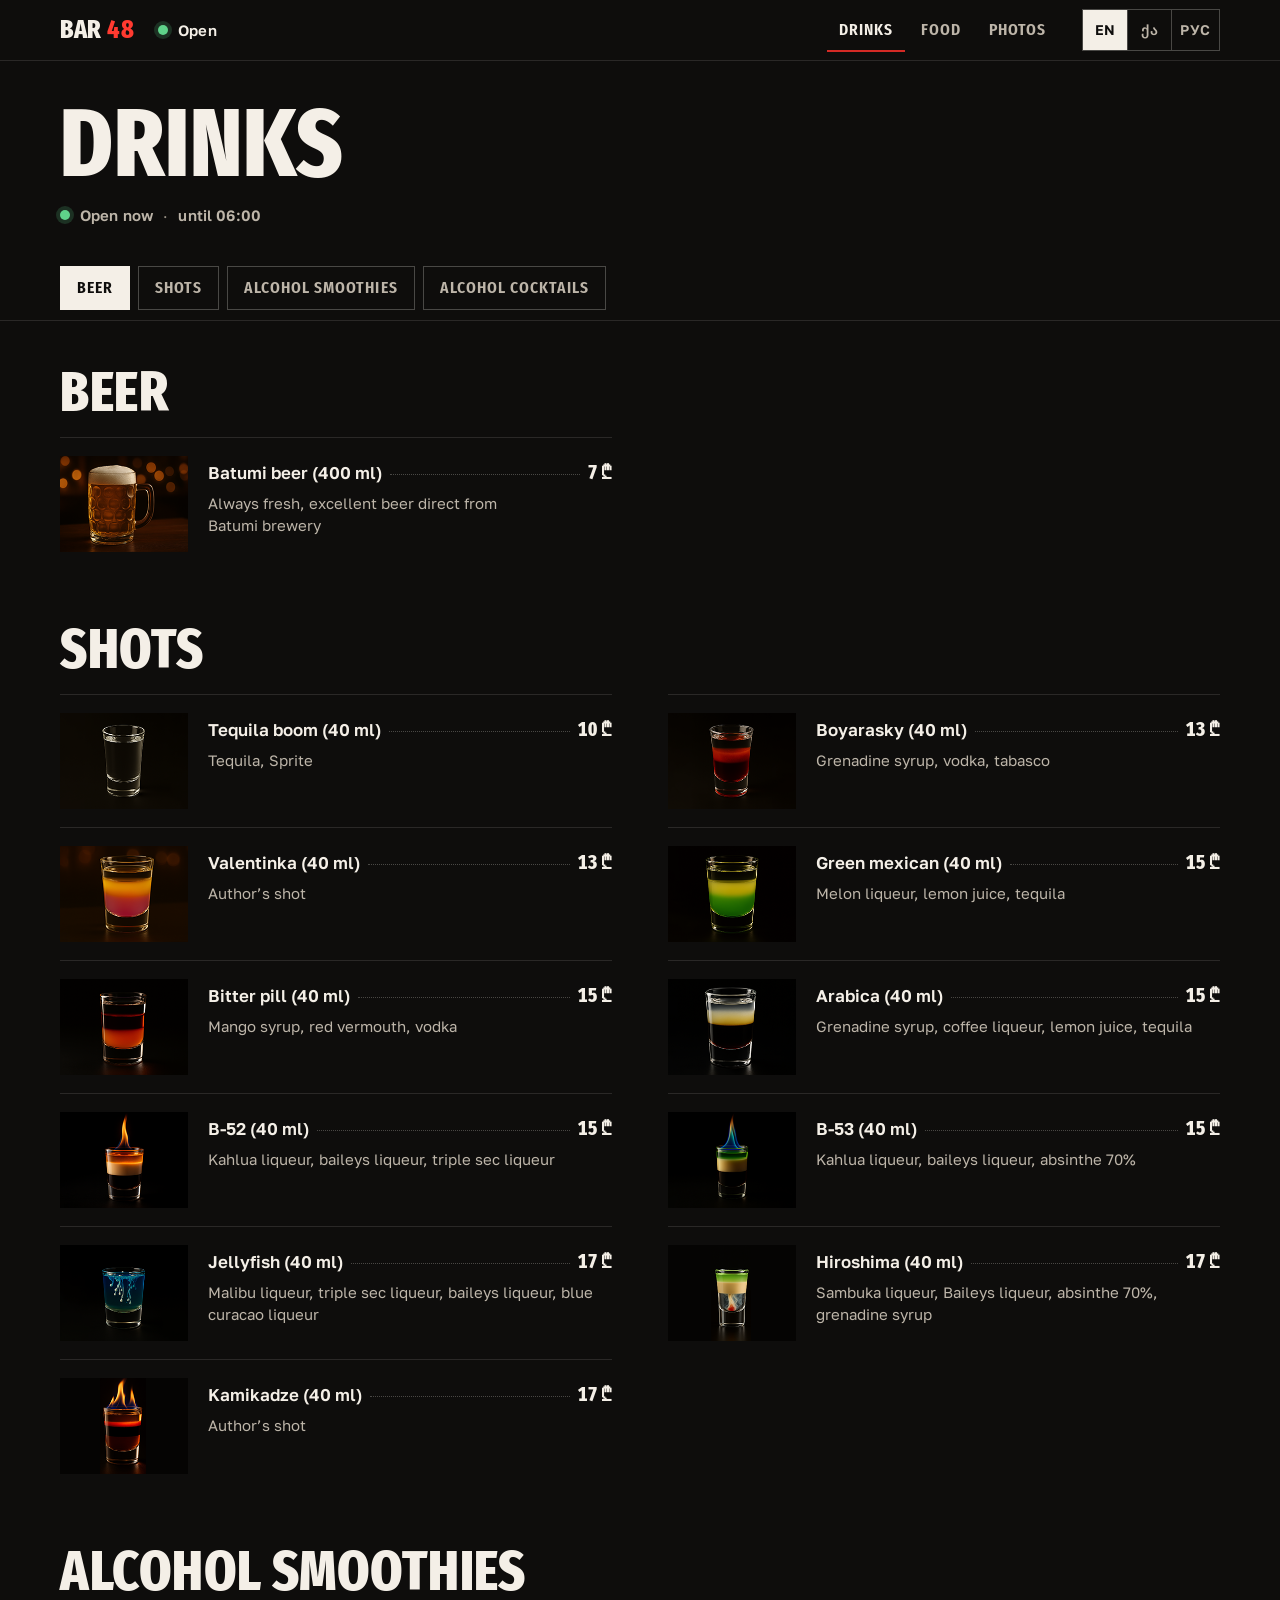
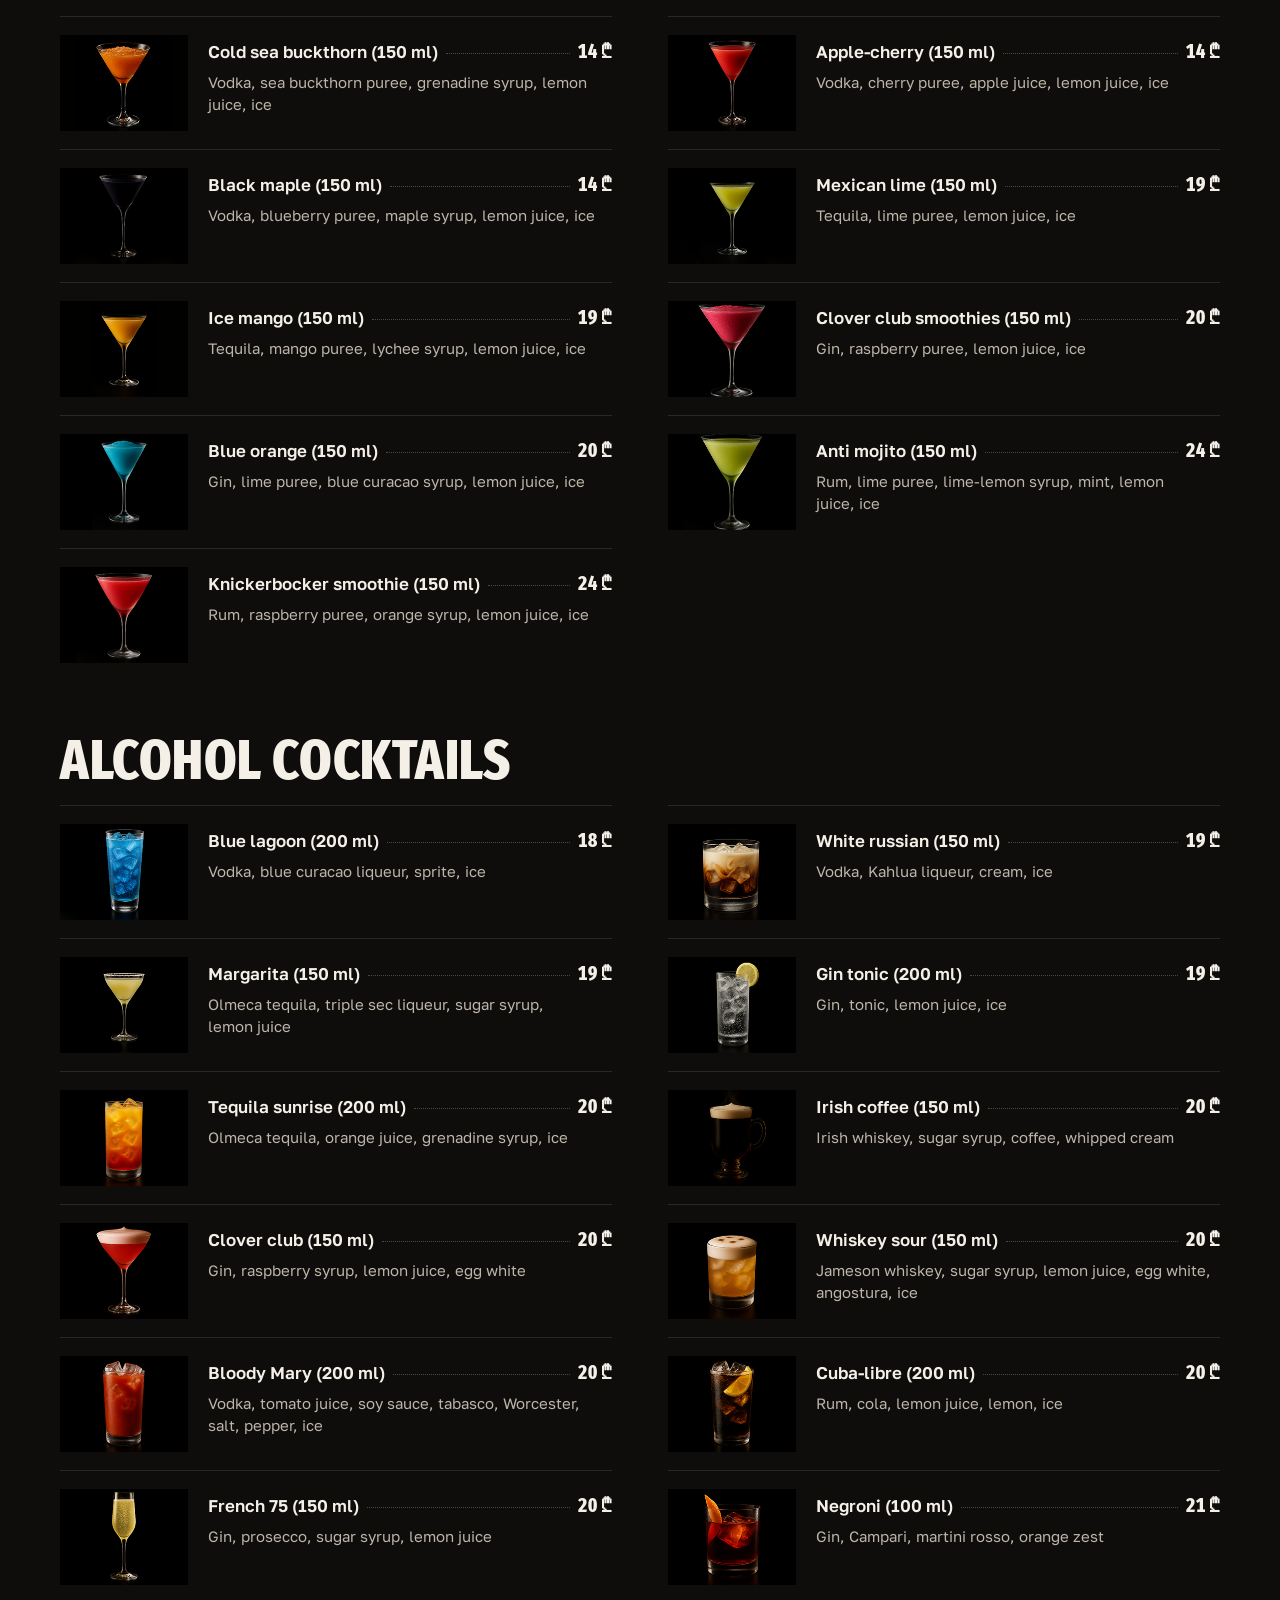
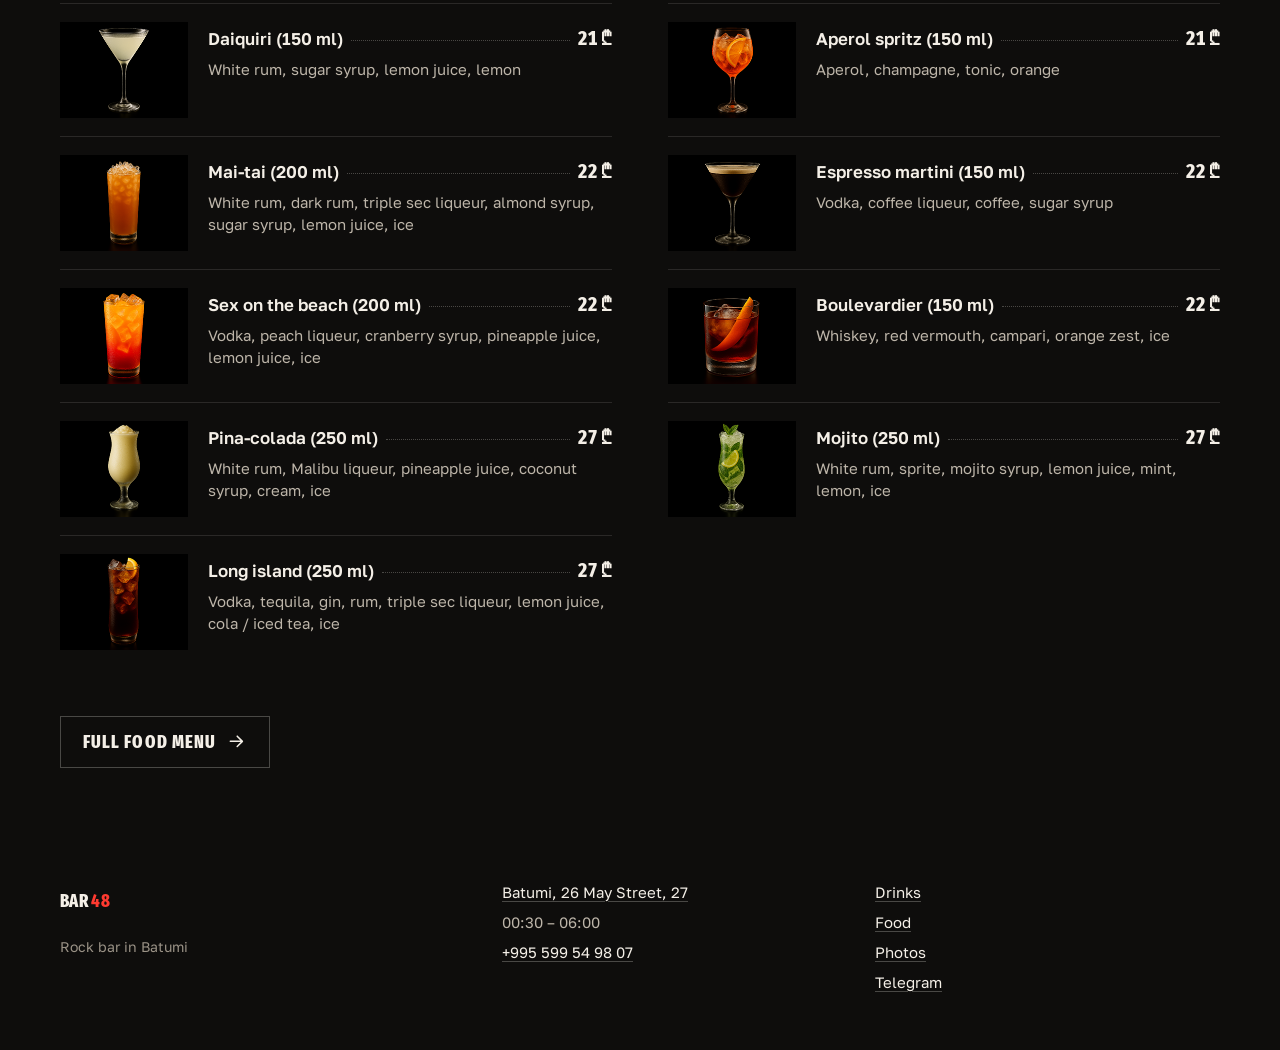
==== commit 1e9d4fc5: "update" ====
--- a/drinks/index.html
+++ b/drinks/index.html
@@ -1,636 +1,158 @@
-<!DOCTYPE HTML>
-<!--
-	Strata by HTML5 UP
-	html5up.net | @ajlkn
-	Free for personal and commercial use under the CCA 3.0 license (html5up.net/license)
--->
-<html lang="en">
-	<head>
-		<meta name="description" content="Drinks menu bar48" />
-		<script async src="https://www.googletagmanager.com/gtag/js?id=G-WJXPF8V3XT" loading="lazy"></script>
-		<script>
-			window.dataLayer = window.dataLayer || [];
-  			function gtag(){dataLayer.push(arguments);}
-  				gtag('js', new Date());
-
- 			 gtag('config', 'G-WJXPF8V3XT');
-		</script>
-		<title data-i18n="bar48batumidrink">Drinks - Bar 48 - Batumi</title>
-		<meta charset="utf-8" />
-		<meta name="viewport" content="width=device-width, initial-scale=1" />
-		<link rel="stylesheet" href="../assets/css/main.css" />
-		<link type="Image" href="../images/favicon.ico" rel="icon">
-		<link rel="alternate" hreflang="ka" href="https://bar48.ge">
-		<link rel="alternate" hreflang="en" href="https://bar48.ge">
-	</head>
-	<body class="is-preload">
-<!-- Скрипт переключения -->
+<!DOCTYPE html>
+<html lang="en" data-title-key="bar48batumidrink">
+<head>
+<meta charset="utf-8">
+<meta name="viewport" content="width=device-width, initial-scale=1, viewport-fit=cover">
+<title>Drinks - Bar 48 - Batumi</title>
+<meta name="description" content="Drinks menu of Bar 48 in Batumi: Batumi beer, shots, cocktails and alcoholic smoothies with prices. Open 00:30–06:00.">
+<link rel="canonical" href="https://bar48.ge/drinks/">
+<meta name="theme-color" content="#0e0d0c">
+<link rel="icon" href="/images/favicon.ico">
+<meta property="og:type" content="website">
+<meta property="og:site_name" content="Bar 48">
+<meta property="og:title" content="Drinks - Bar 48 - Batumi">
+<meta property="og:description" content="Drinks menu of Bar 48 in Batumi: Batumi beer, shots, cocktails and alcoholic smoothies with prices. Open 00:30–06:00.">
+<meta property="og:url" content="https://bar48.ge/drinks/">
+<meta property="og:image" content="https://bar48.ge/images/bar.jpg">
+<link rel="preload" href="/assets/fonts/fira-sans-extra-condensed-latin-800.woff2" as="font" type="font/woff2" crossorigin>
+<link rel="stylesheet" href="/assets/css/fonts.css">
+<link rel="stylesheet" href="/assets/css/site.css">
+<script async src="https://www.googletagmanager.com/gtag/js?id=G-WJXPF8V3XT"></script>
 <script>
-  function setLanguage(lang) {
-    // Сохраняем язык в localStorage
-    localStorage.setItem('language', lang);
-
-    // Снимаем класс "active" со всех кнопок
-    document.querySelectorAll('#language-switcher button').forEach(btn => {
-      btn.classList.remove('active');
-    });
-
-    // Назначаем активную кнопку
-    const activeBtn = document.getElementById(`btn-${lang}`);
-    if (activeBtn) activeBtn.classList.add('active');
-
-    // Обновляем содержимое, если функция существует
-    if (typeof updateLanguageContent === 'function') {
-      updateLanguageContent(lang);
-    }
-  }
-
-  // При загрузке страницы — восстанавливаем язык
-  document.addEventListener('DOMContentLoaded', function () {
-    const savedLang = localStorage.getItem('language') || 'en';
-    setLanguage(savedLang);
-  });
+  window.dataLayer = window.dataLayer || [];
+  function gtag(){dataLayer.push(arguments);}
+  gtag('js', new Date());
+  gtag('config', 'G-WJXPF8V3XT');
 </script>
-		<!-- Header -->
-			<header id="header">
-				<div class="inner">
-					<h1><strong><font size="6">Bar 48</font></strong></h1><br />
-					<h1 data-i18n="open">Open from 00:30 to 06:00</h1>
-					<h1 data-i18n="address"><a href="https://www.google.com/maps/place/%D0%91%D0%B0%D1%80+48/@41.6472818,41.6299166,17z/data=!4m6!3m5!1s0x4067877c6534400d:0x36e22db643766849!8m2!3d41.6474543!4d41.6323109!16s%2Fg%2F11rvh7wrxh" target="_blank">Batumi, 26 May Street, 27</a></h1>
-						<h1><a href="tel:+995599549807">+995 599 54 98 07</a></h1>
-						<h1 data-i18n="telegram"><a href="https://t.me/BAR48_Batumi" target="_blank">Telegram group</a></h1>
-					<!-- Кнопки -->
- 					   <button onclick="setLanguage('en')" id="btn-en">En</button>
- 					   <button onclick="setLanguage('ka')" id="btn-ka">ქა</button>
- 					   <button onclick="setLanguage('ru')" id="btn-ru">Рус</button>
-				</div>
-			</header>
-
-		<!-- Main -->
-			<div id="main">
-
-				<!-- One -->
-					<section id="one">
-						<ul class="actions">
-							<li data-i18n="home"><a href="../" class="button">Home</a></li>
-						</ul><br><hr>
-						<h2 data-i18n="beer1">Beer</h2>
-						<div class="row">
-							<article class="col-6 col-12-xsmall work-item">
-								<h3 data-i18n="beer"><font size="3">Batumi beer (400 ml) — 7 ₾<p>Always fresh, excellent beer direct from Batumi brewery</p></font></h3>
-								<img src="../images/beer.webp" class="image fit thumb" loading="lazy" decoding="async" alt="" />
-							</article>
-						</div><hr>
-						<h2 data-i18n="shots">Shots</h2>
-						<div class="row">
-							<article class="col-6 col-12-xsmall work-item">
-								<h3 data-i18n="tequilaboom"><font size="3">Tequila boom (40 ml) — 8 ₾<p>Tequila, Sprite</p></font></h3>
-								<img src="../images/Tequila-boom.webp" class="image fit thumb" loading="lazy" decoding="async" alt="" />
-							</article>
-							<article class="col-6 col-12-xsmall work-item">
-								<h3 data-i18n="boyarasky"><font size="3">Boyarasky (40 ml) — 11 ₾<p>Grenadine syrup, vodka, tabasco</p></font></h3>
-								<img src="../images/Boyarasky.webp" class="image fit thumb" loading="lazy" decoding="async" alt="" />
-							</article>
-							<article class="col-6 col-12-xsmall work-item">
-								<h3 data-i18n="valentinka"><font size="3">Valentinka (40 ml) — 11 ₾<p>Author’s shot</p></font></h3>
-								<img src="../images/Valentinka.webp" class="image fit thumb" loading="lazy" decoding="async" alt="" />
-							</article>
-							<article class="col-6 col-12-xsmall work-item">
-								<h3 data-i18n="greenmexican"><font size="3">Green mexican (40 ml) — 13 ₾<p>Melon liqueur, lemon juice, tequila</p></font></h3>
-								<img src="../images/Green-mexican.webp" class="image fit thumb" loading="lazy" decoding="async" alt="" />
-							</article>
-							<article class="col-6 col-12-xsmall work-item">
-								<h3 data-i18n="bitterpill"><font size="3">Bitter pill (40 ml) — 13₾<p>Mango syrup, red vermouth, vodka</p></font></h3>
-								<img src="../images/Bitter-pill.webp" class="image fit thumb" loading="lazy" decoding="async" alt="" />
-							</article>
-							<article class="col-6 col-12-xsmall work-item">
-								<h3 data-i18n="arabica"><font size="3">Arabica (40 ml) — 13 ₾<p>Grenadine syrup, coffee liqueur, lemon juice, tequila</p></font></h3>
-								<img src="../images/Arabica.webp" class="image fit thumb" loading="lazy" decoding="async" alt="" />
-							</article>
-							<article class="col-6 col-12-xsmall work-item">
-								<h3 data-i18n="b52"><font size="3">B-52 (40 ml) — 13 ₾<p>Kahlua liqueur, baileys liqueur, triple sec liqueur</p></font></h3>
-								<img src="../images/B-52.webp" class="image fit thumb" loading="lazy" decoding="async" alt="" />
-							</article>
-							<article class="col-6 col-12-xsmall work-item">
-								<h3 data-i18n="b53"><font size="3">B-53 (40 ml) — 13 ₾<p>Kahlua liqueur, baileys liqueur, absinthe 70%</p></font></h3>
-								<img src="../images/B-53.webp" class="image fit thumb" loading="lazy" decoding="async" alt="" />
-							</article>
-							<article class="col-6 col-12-xsmall work-item">
-								<h3 data-i18n="jellyfish"><font size="3">Jellyfish (40 ml) — 15 ₾<p>Malibu liqueur, triple sec liqueur, baileys liqueur, blue curacao liqueur</p></font></h3>
-								<img src="../images/Jellyfish.webp" class="image fit thumb" loading="lazy" decoding="async" alt="" />
-							</article>
-							<article class="col-6 col-12-xsmall work-item">
-								<h3 data-i18n="hiroshima"><font size="3">Hiroshima (40 ml) — 15 ₾<p>Sambuka liqueur, Baileys liqueur, absinthe 70%, grenadine syrup</p></font></h3>
-								<img src="../images/Hiroshima.webp" class="image fit thumb" loading="lazy" decoding="async" alt="" />
-							</article>
-							<article class="col-6 col-12-xsmall work-item">
-								<h3 data-i18n="kamikadze"><font size="3">Kamikadze (40 ml) — 15 ₾<p>Author’s shot</p></font></h3>
-								<img src="../images/Kamikadze.webp" class="image fit thumb" loading="lazy" decoding="async" alt="" />
-							</article>
-						</div><hr>
-						<h2 data-i18n="smoothies">Alcohol Smoothies</h2>
-						<div class="row">
-							<article class="col-6 col-12-xsmall work-item">
-								<h3 data-i18n="coldseabuckthorn"><font size="3">Cold sea buckthorn (150 ml) — 12 ₾<p>Vodka, sea buckthorn puree, grenadine syrup, lemon juice, ice</p></font></h3>
-								<img src="../images/Cold-sea-buckthorn.webp" class="image fit thumb" loading="lazy" decoding="async" alt="" />
-							</article>
-							<article class="col-6 col-12-xsmall work-item">
-								<h3 data-i18n="applecherry"><font size="3">Apple-cherry (150 ml) — 12 ₾<p>Vodka, cherry puree, apple juice, lemon juice, ice</p></font></h3>
-								<img src="../images/Apple-cherry.webp" class="image fit thumb" loading="lazy" decoding="async" alt="" />
-							</article>
-							<article class="col-6 col-12-xsmall work-item">
-								<h3 data-i18n="blackmaple"><font size="3">Black maple (150 ml) — 12 ₾<p>Vodka, blueberry puree, maple syrup, lemon juice, ice</p></font></h3>
-								<img src="../images/Black-maple.webp" class="image fit thumb" loading="lazy" decoding="async" alt="" />
-							</article>
-							<article class="col-6 col-12-xsmall work-item">
-								<h3 data-i18n="mexicanlime"><font size="3">Mexican lime (150 ml) — 17 ₾<p>Tequila, lime puree, lemon juice, ice</p></font></h3>
-								<img src="../images/Mexican-lime.webp" class="image fit thumb" loading="lazy" decoding="async" alt="" />
-							</article>
-							<article class="col-6 col-12-xsmall work-item">
-								<h3 data-i18n="icemango"><font size="3">Ice mango (150 ml) — 17 ₾<p>Tequila, mango puree, lychee syrup, lemon juice, ice</p></font></h3>
-								<img src="../images/Ice-mango.webp" class="image fit thumb" loading="lazy" decoding="async" alt="" />
-							</article>
-							<article class="col-6 col-12-xsmall work-item">
-								<h3 data-i18n="cloverclubsmoothies"><font size="3">Clover club smoothies (150 ml) — 18 ₾<p>Gin, raspberry puree, lemon juice, ice</p></font></h3>
-								<img src="../images/Clover-club-smoothies.webp" class="image fit thumb" loading="lazy" decoding="async" alt="" />
-							</article>
-							<article class="col-6 col-12-xsmall work-item">
-								<h3 data-i18n="blueorange"><font size="3">Blue orange (150 ml) — 18 ₾<p>Gin, lime puree, blue curacao syrup, lemon juice, ice</p></font></h3>
-								<img src="../images/Blue-orange.webp" class="image fit thumb" loading="lazy" decoding="async" alt="" />
-							</article>
-							<article class="col-6 col-12-xsmall work-item">
-								<h3 data-i18n="antimojito"><font size="3">Anti mojito (150 ml) — 22 ₾<p>Rum, lime puree, lime-lemon syrup, mint, lemon juice, ice</p></font></h3>
-								<img src="../images/Anti-mojito.webp" class="image fit thumb" loading="lazy" decoding="async" alt="" />
-							</article>
-							<article class="col-6 col-12-xsmall work-item">
-								<h3 data-i18n="knickerbockersmoothie"><font size="3">Knickerbocker smoothie (150 ml) — 22 ₾<p>Rum, raspberry puree, orange syrup, lemon juice, ice</p></font></h3>
-								<img src="../images/Knickerbocker-smoothie.webp" class="image fit thumb" loading="lazy" decoding="async" alt="" />
-							</article>
-						</div><hr>
-						<h2 data-i18n="cocktails">Alcohol Cocktails</h2>
-						<div class="row">
-							<article class="col-6 col-12-xsmall work-item">
-								<h3 data-i18n="bluelagoon"><font size="3">Blue lagoon (200 ml) — 16 ₾<p>Vodka, blue curacao liqueur, sprite, ice</p></font></h3>
-								<img src="../images/Blue-lagoon.webp" class="image fit thumb" loading="lazy" decoding="async" alt="" />
-							</article>
-							<article class="col-6 col-12-xsmall work-item">
-								<h3 data-i18n="whiterussian"><font size="3">White russian (150 ml) — 17 ₾<p>Vodka, Kahlua liqueur, cream, ice</p></font></h3>
-								<img src="../images/White-russian.webp" class="image fit thumb" loading="lazy" decoding="async" alt="" />
-							</article>
-							<article class="col-6 col-12-xsmall work-item">
-								<h3 data-i18n="margarita"><font size="3">Margarita (150 ml) — 17 ₾<p>Olmeca tequila, triple sec liqueur, sugar syrup, lemon juice</p></font></h3>
-								<img src="../images/Margarita.webp" class="image fit thumb" loading="lazy" decoding="async" alt="" />
-							</article>
-							<article class="col-6 col-12-xsmall work-item">
-								<h3 data-i18n="gintonic"><font size="3">Gin tonic (200 ml) — 17 ₾<p>Gin, tonic, lemon juice, ice</p></font></h3>
-								<img src="../images/Gin-tonic.webp" class="image fit thumb" loading="lazy" decoding="async" alt="" />
-							</article>
-							<article class="col-6 col-12-xsmall work-item">
-								<h3 data-i18n="tequilasunrise"><font size="3">Tequila sunrise (200 ml) — 18 ₾<p>Olmeca tequila, orange juice, grenadine syrup, ice</p></font></h3>
-								<img src="../images/Tequila-sunrise.webp" class="image fit thumb" loading="lazy" decoding="async" alt="" />
-							</article>
-							<article class="col-6 col-12-xsmall work-item">
-								<h3 data-i18n="irishcoffee"><font size="3">Irish coffee (150 ml) — 18 ₾<p>Irish whiskey, sugar syrup, coffee, whipped cream</p></font></h3>
-								<img src="../images/Irish-coffee.webp" class="image fit thumb" loading="lazy" decoding="async" alt="" />
-							</article>
-							<article class="col-6 col-12-xsmall work-item">
-								<h3 data-i18n="cloverclub"><font size="3">Clover club (150 ml) — 18 ₾<p>Gin, raspberry syrup, lemon juice, egg white</p></font></h3>
-								<img src="../images/Clover-club.webp" class="image fit thumb" loading="lazy" decoding="async" alt="" />
-							</article>
-							<article class="col-6 col-12-xsmall work-item">
-								<h3 data-i18n="whiskeysour"><font size="3">Whiskey sour (150 ml) — 18 ₾<p>Jameson whiskey, sugar syrup, lemon juice, egg white, angostura, ice</p></font></h3>
-								<img src="../images/Whiskey-sour.webp" class="image fit thumb" loading="lazy" decoding="async" alt="" />
-							</article>
-							<article class="col-6 col-12-xsmall work-item">
-								<h3 data-i18n="bloodymary"><font size="3">Bloody Mary (200 ml) — 18 ₾<p>Vodka, tomato juice, soy sauce, tabasco, Worcester, salt, pepper, ice</p></font></h3>
-								<img src="../images/Bloody-Mary.webp" class="image fit thumb" loading="lazy" decoding="async" alt="" />
-							</article>
-							<article class="col-6 col-12-xsmall work-item">
-								<h3 data-i18n="cubalibre"><font size="3">Cuba-libre (200 ml) — 18 ₾<p>Rum, cola, lemon juice, lemon, ice</p></font></h3>
-								<img src="../images/Cuba-libre.webp" class="image fit thumb" loading="lazy" decoding="async" alt="" />
-							</article>
-							<article class="col-6 col-12-xsmall work-item">
-								<h3 data-i18n="french75"><font size="3">French 75 (150 ml) — 18 ₾<p>Gin, prosecco, sugar syrup, lemon juice</p></font></h3>
-								<img src="../images/French-75.webp" class="image fit thumb" loading="lazy" decoding="async" alt="" />
-							</article>
-							<article class="col-6 col-12-xsmall work-item">
-								<h3 data-i18n="negroni"><font size="3">Negroni (100 ml) — 19 ₾<p>Gin, Campari, martini rosso, orange zest</p></font></h3>
-								<img src="../images/Negroni.webp" class="image fit thumb" loading="lazy" decoding="async" alt="" />
-							</article>
-							<article class="col-6 col-12-xsmall work-item">
-								<h3 data-i18n="daiquiri"><font size="3">Daiquiri (150 ml) — 19 ₾<p>White rum, sugar syrup, lemon juice, lemon</p></font></h3>
-								<img src="../images/Daiquiri.webp" class="image fit thumb" loading="lazy" decoding="async" alt="" />
-							</article>
-							<article class="col-6 col-12-xsmall work-item">
-								<h3 data-i18n="aperolspritz"><font size="3">Aperol spritz (150 ml) — 19 ₾<p>Aperol, champagne, tonic, orange</p></font></h3>
-								<img src="../images/Aperol-spritz.webp" class="image fit thumb" loading="lazy" decoding="async" alt="" />
-							</article>
-							<article class="col-6 col-12-xsmall work-item">
-								<h3 data-i18n="maitai"><font size="3">Mai-tai (200 ml) — 20 ₾<p>White rum, dark rum, triple sec liqueur, almond syrup, sugar syrup, lemon juice, ice</p></font></h3>
-								<img src="../images/Mai-tai.webp" class="image fit thumb" loading="lazy" decoding="async" alt="" />
-							</article>
-							<article class="col-6 col-12-xsmall work-item">
-								<h3 data-i18n="espressomartini"><font size="3">Espresso martini (150 ml) — 20 ₾<p>Vodka, coffee liqueur, coffee, sugar syrup</p></font></h3>
-								<img src="../images/Espresso-martini.webp" class="image fit thumb" loading="lazy" decoding="async" alt="" />
-							</article>
-							<article class="col-6 col-12-xsmall work-item">
-								<h3 data-i18n="sexonthebeach"><font size="3">Sex on the beach (200 ml) — 20 ₾<p>Vodka, peach liqueur, cranberry syrup, pineapple juice, lemon juice, ice</p></font></h3>
-								<img src="../images/Sex-on-the-beach.webp" class="image fit thumb" loading="lazy" decoding="async" alt="" />
-							</article>
-							<article class="col-6 col-12-xsmall work-item">
-								<h3 data-i18n="boulevardier"><font size="3">Boulevardier (150 ml) — 20 ₾<p>Whiskey, red vermouth, campari, orange zest, ice</p></font></h3>
-								<img src="../images/Boulevardier.webp" class="image fit thumb" loading="lazy" decoding="async" alt="" />
-							</article>
-							<article class="col-6 col-12-xsmall work-item">
-								<h3 data-i18n="pinacolada"><font size="3">Pina-colada (250 ml) — 25 ₾<p>White rum, Malibu liqueur, pineapple juice, coconut syrup, cream, ice</p></font></h3>
-								<img src="../images/Pina-colada.webp" class="image fit thumb" loading="lazy" decoding="async" alt="" />
-							</article>
-							<article class="col-6 col-12-xsmall work-item">
-								<h3 data-i18n="mojito"><font size="3">Mojito (250 ml) — 25 ₾<p>White rum, sprite, mojito syrup, lemon juice, mint, lemon, ice</p></font></h3>
-								<img src="../images/Mojito.webp" class="image fit thumb" loading="lazy" decoding="async" alt="" />
-							</article>
-							<article class="col-6 col-12-xsmall work-item">
-								<h3 data-i18n="longisland"><font size="3">Long island (250 ml) — 25 ₾<p>Vodka, tequila, gin, rum, triple sec liqueur, lemon juice, cola / iced tea, ice</p></font></h3>
-								<img src="../images/Long-island.webp" class="image fit thumb" loading="lazy" decoding="async" alt="" />
-							</article>
-						</div>
-						<hr><h2 data-i18n="pleaseleaveareview">Please leave a review</h2>
-						<div class="row">
-							<script>
-							function openGoogleMaps(event) {
-								event.preventDefault(); // Предотвращаем стандартный переход
-
-								if (/Android|iPhone|iPad/i.test(navigator.userAgent)) {
-									// Если мобильное устройство, пробуем открыть приложение
-									window.location.href = "https://maps.app.goo.gl/VGhTZVqB5AjMxYQJ9";
-								} else {
-									// Если ПК, открываем веб-страницу в новой вкладке
-									window.open("https://maps.app.goo.gl/VGhTZVqB5AjMxYQJ9", "_blank");
-								}
-							}
-							</script>
-
-							<article class="col-6 col-12-xsmall work-item">
-								<a href="https://maps.app.goo.gl/VGhTZVqB5AjMxYQJ9" onclick="openGoogleMaps(event);">
-									<img src="/images/google.webp" class="image fit thumb" loading="lazy" decoding="async" alt="Google Maps" />
-								</a>
-							</article>
-							<script>
-							function openYandexMaps(event) {
-								event.preventDefault();
-
-								if (/Android|iPhone|iPad/i.test(navigator.userAgent)) {
-									window.location.href = "https://yandex.com.ge/maps/-/CHGJjGn7";
-								} else {
-									window.open("https://yandex.com.ge/maps/-/CHGJjGn7", "_blank");
-								}
-							}
-							</script>
-
-							<article class="col-6 col-12-xsmall work-item">
-								<a href="https://yandex.com.ge/maps/-/CHGJjGn7" onclick="openYandexMaps(event);">
-									<img src="/images/yandex.webp" class="image fit thumb" loading="lazy" decoding="async" alt="Яндекс Карты" />
-								</a>
-							</article>
-						</div>
-					</section>
-				<!-- Four -->
-				<!--
-					<section id="four">
-						<h2>Elements</h2>
-
-						<section>
-							<h4>Text</h4>
-							<p>This is <b>bold</b> and this is <strong>strong</strong>. This is <i>italic</i> and this is <em>emphasized</em>.
-							This is <sup>superscript</sup> text and this is <sub>subscript</sub> text.
-							This is <u>underlined</u> and this is code: <code>for (;;) { ... }</code>. Finally, <a href="#">this is a link</a>.</p>
-							<hr />
-							<header>
-								<h4>Heading with a Subtitle</h4>
-								<p>Lorem ipsum dolor sit amet nullam id egestas urna aliquam</p>
-							</header>
-							<p>Nunc lacinia ante nunc ac lobortis. Interdum adipiscing gravida odio porttitor sem non mi integer non faucibus ornare mi ut ante amet placerat aliquet. Volutpat eu sed ante lacinia sapien lorem accumsan varius montes viverra nibh in adipiscing blandit tempus accumsan.</p>
-							<header>
-								<h5>Heading with a Subtitle</h5>
-								<p>Lorem ipsum dolor sit amet nullam id egestas urna aliquam</p>
-							</header>
-							<p>Nunc lacinia ante nunc ac lobortis. Interdum adipiscing gravida odio porttitor sem non mi integer non faucibus ornare mi ut ante amet placerat aliquet. Volutpat eu sed ante lacinia sapien lorem accumsan varius montes viverra nibh in adipiscing blandit tempus accumsan.</p>
-							<hr />
-							<h2>Heading Level 2</h2>
-							<h3>Heading Level 3</h3>
-							<h4>Heading Level 4</h4>
-							<h5>Heading Level 5</h5>
-							<h6>Heading Level 6</h6>
-							<hr />
-							<h5>Blockquote</h5>
-							<blockquote>Fringilla nisl. Donec accumsan interdum nisi, quis tincidunt felis sagittis eget tempus euismod. Vestibulum ante ipsum primis in faucibus vestibulum. Blandit adipiscing eu felis iaculis volutpat ac adipiscing accumsan faucibus. Vestibulum ante ipsum primis in faucibus lorem ipsum dolor sit amet nullam adipiscing eu felis.</blockquote>
-							<h5>Preformatted</h5>
-							<pre><code>i = 0;
-
-while (!deck.isInOrder()) {
-print 'Iteration ' + i;
-deck.shuffle();
-i++;
-}
-
-print 'It took ' + i + ' iterations to sort the deck.';</code></pre>
-						</section>
-
-						<section>
-							<h4>Lists</h4>
-							<div class="row">
-								<div class="col-6 col-12-xsmall">
-									<h5>Unordered</h5>
-									<ul>
-										<li>Dolor pulvinar etiam magna etiam.</li>
-										<li>Sagittis adipiscing lorem eleifend.</li>
-										<li>Felis enim feugiat dolore viverra.</li>
-									</ul>
-									<h5>Alternate</h5>
-									<ul class="alt">
-										<li>Dolor pulvinar etiam magna etiam.</li>
-										<li>Sagittis adipiscing lorem eleifend.</li>
-										<li>Felis enim feugiat dolore viverra.</li>
-									</ul>
-								</div>
-								<div class="col-6 col-12-xsmall">
-									<h5>Ordered</h5>
-									<ol>
-										<li>Dolor pulvinar etiam magna etiam.</li>
-										<li>Etiam vel felis at lorem sed viverra.</li>
-										<li>Felis enim feugiat dolore viverra.</li>
-										<li>Dolor pulvinar etiam magna etiam.</li>
-										<li>Etiam vel felis at lorem sed viverra.</li>
-										<li>Felis enim feugiat dolore viverra.</li>
-									</ol>
-									<h5>Icons</h5>
-									<ul class="icons">
-										<li><a href="#" class="icon brands fa-twitter"><span class="label">Twitter</span></a></li>
-										<li><a href="#" class="icon brands fa-facebook-f"><span class="label">Facebook</span></a></li>
-										<li><a href="#" class="icon brands fa-instagram"><span class="label">Instagram</span></a></li>
-										<li><a href="#" class="icon brands fa-github"><span class="label">Github</span></a></li>
-										<li><a href="#" class="icon brands fa-dribbble"><span class="label">Dribbble</span></a></li>
-										<li><a href="#" class="icon brands fa-tumblr"><span class="label">Tumblr</span></a></li>
-									</ul>
-								</div>
-							</div>
-							<h5>Actions</h5>
-							<ul class="actions">
-								<li><a href="#" class="button primary">Default</a></li>
-								<li><a href="#" class="button">Default</a></li>
-							</ul>
-							<ul class="actions small">
-								<li><a href="#" class="button primary small">Small</a></li>
-								<li><a href="#" class="button small">Small</a></li>
-							</ul>
-							<div class="row">
-								<div class="col-6 col-12-small">
-									<ul class="actions stacked">
-										<li><a href="#" class="button primary">Default</a></li>
-										<li><a href="#" class="button">Default</a></li>
-									</ul>
-								</div>
-								<div class="col-6 col-12-small">
-									<ul class="actions stacked">
-										<li><a href="#" class="button primary small">Small</a></li>
-										<li><a href="#" class="button small">Small</a></li>
-									</ul>
-								</div>
-								<div class="col-6 col-12-small">
-									<ul class="actions stacked">
-										<li><a href="#" class="button primary fit">Default</a></li>
-										<li><a href="#" class="button fit">Default</a></li>
-									</ul>
-								</div>
-								<div class="col-6 col-12-small">
-									<ul class="actions stacked">
-										<li><a href="#" class="button primary small fit">Small</a></li>
-										<li><a href="#" class="button small fit">Small</a></li>
-									</ul>
-								</div>
-							</div>
-						</section>
-
-						<section>
-							<h4>Table</h4>
-							<h5>Default</h5>
-							<div class="table-wrapper">
-								<table>
-									<thead>
-										<tr>
-											<th>Name</th>
-											<th>Description</th>
-											<th>Price</th>
-										</tr>
-									</thead>
-									<tbody>
-										<tr>
-											<td>Item One</td>
-											<td>Ante turpis integer aliquet porttitor.</td>
-											<td>29.99</td>
-										</tr>
-										<tr>
-											<td>Item Two</td>
-											<td>Vis ac commodo adipiscing arcu aliquet.</td>
-											<td>19.99</td>
-										</tr>
-										<tr>
-											<td>Item Three</td>
-											<td> Morbi faucibus arcu accumsan lorem.</td>
-											<td>29.99</td>
-										</tr>
-										<tr>
-											<td>Item Four</td>
-											<td>Vitae integer tempus condimentum.</td>
-											<td>19.99</td>
-										</tr>
-										<tr>
-											<td>Item Five</td>
-											<td>Ante turpis integer aliquet porttitor.</td>
-											<td>29.99</td>
-										</tr>
-									</tbody>
-									<tfoot>
-										<tr>
-											<td colspan="2"></td>
-											<td>100.00</td>
-										</tr>
-									</tfoot>
-								</table>
-							</div>
-
-							<h5>Alternate</h5>
-							<div class="table-wrapper">
-								<table class="alt">
-									<thead>
-										<tr>
-											<th>Name</th>
-											<th>Description</th>
-											<th>Price</th>
-										</tr>
-									</thead>
-									<tbody>
-										<tr>
-											<td>Item One</td>
-											<td>Ante turpis integer aliquet porttitor.</td>
-											<td>29.99</td>
-										</tr>
-										<tr>
-											<td>Item Two</td>
-											<td>Vis ac commodo adipiscing arcu aliquet.</td>
-											<td>19.99</td>
-										</tr>
-										<tr>
-											<td>Item Three</td>
-											<td> Morbi faucibus arcu accumsan lorem.</td>
-											<td>29.99</td>
-										</tr>
-										<tr>
-											<td>Item Four</td>
-											<td>Vitae integer tempus condimentum.</td>
-											<td>19.99</td>
-										</tr>
-										<tr>
-											<td>Item Five</td>
-											<td>Ante turpis integer aliquet porttitor.</td>
-											<td>29.99</td>
-										</tr>
-									</tbody>
-									<tfoot>
-										<tr>
-											<td colspan="2"></td>
-											<td>100.00</td>
-										</tr>
-									</tfoot>
-								</table>
-							</div>
-						</section>
-
-						<section>
-							<h4>Buttons</h4>
-							<ul class="actions">
-								<li><a href="#" class="button primary">Primary</a></li>
-								<li><a href="#" class="button">Default</a></li>
-							</ul>
-							<ul class="actions">
-								<li><a href="#" class="button large">Large</a></li>
-								<li><a href="#" class="button">Default</a></li>
-								<li><a href="#" class="button small">Small</a></li>
-							</ul>
-							<ul class="actions fit">
-								<li><a href="#" class="button primary fit">Fit</a></li>
-								<li><a href="#" class="button fit">Fit</a></li>
-							</ul>
-							<ul class="actions fit small">
-								<li><a href="#" class="button primary fit small">Fit + Small</a></li>
-								<li><a href="#" class="button fit small">Fit + Small</a></li>
-							</ul>
-							<ul class="actions">
-								<li><a href="#" class="button primary icon solid fa-download">Icon</a></li>
-								<li><a href="#" class="button icon solid fa-download">Icon</a></li>
-							</ul>
-							<ul class="actions">
-								<li><span class="button primary disabled">Primary</span></li>
-								<li><span class="button disabled">Default</span></li>
-							</ul>
-						</section>
-
-						<section>
-							<h4>Form</h4>
-							<form method="post" action="#">
-								<div class="row gtr-uniform gtr-50">
-									<div class="col-6 col-12-xsmall">
-										<input type="text" name="demo-name" id="demo-name" value="" placeholder="Name" />
-									</div>
-									<div class="col-6 col-12-xsmall">
-										<input type="email" name="demo-email" id="demo-email" value="" placeholder="Email" />
-									</div>
-									<div class="col-12">
-										<select name="demo-category" id="demo-category">
-											<option value="">- Category -</option>
-											<option value="1">Manufacturing</option>
-											<option value="1">Shipping</option>
-											<option value="1">Administration</option>
-											<option value="1">Human Resources</option>
-										</select>
-									</div>
-									<div class="col-4 col-12-small">
-										<input type="radio" id="demo-priority-low" name="demo-priority" checked>
-										<label for="demo-priority-low">Low Priority</label>
-									</div>
-									<div class="col-4 col-12-small">
-										<input type="radio" id="demo-priority-normal" name="demo-priority">
-										<label for="demo-priority-normal">Normal Priority</label>
-									</div>
-									<div class="col-4 col-12-small">
-										<input type="radio" id="demo-priority-high" name="demo-priority">
-										<label for="demo-priority-high">High Priority</label>
-									</div>
-									<div class="col-6 col-12-small">
-										<input type="checkbox" id="demo-copy" name="demo-copy">
-										<label for="demo-copy">Email me a copy of this message</label>
-									</div>
-									<div class="col-6 col-12-small">
-										<input type="checkbox" id="demo-human" name="demo-human" checked>
-										<label for="demo-human">I am a human and not a robot</label>
-									</div>
-									<div class="col-12">
-										<textarea name="demo-message" id="demo-message" placeholder="Enter your message" rows="6"></textarea>
-									</div>
-									<div class="col-12">
-										<ul class="actions">
-											<li><input type="submit" value="Send Message" class="primary" /></li>
-											<li><input type="reset" value="Reset" /></li>
-										</ul>
-									</div>
-								</div>
-							</form>
-						</section>
-
-						<section>
-							<h4>Image</h4>
-							<h5>Fit</h5>
-							<div class="box alt">
-								<div class="row gtr-50 gtr-uniform">
-									<div class="col-12"><span class="image fit"><img src="images/fulls/05.jpg" alt="" /></span></div>
-									<div class="col-4"><span class="image fit"><img src="images/thumbs/01.jpg" alt="" /></span></div>
-									<div class="col-4"><span class="image fit"><img src="images/thumbs/02.jpg" alt="" /></span></div>
-									<div class="col-4"><span class="image fit"><img src="images/thumbs/03.jpg" alt="" /></span></div>
-									<div class="col-4"><span class="image fit"><img src="images/thumbs/04.jpg" alt="" /></span></div>
-									<div class="col-4"><span class="image fit"><img src="images/thumbs/05.jpg" alt="" /></span></div>
-									<div class="col-4"><span class="image fit"><img src="images/thumbs/06.jpg" alt="" /></span></div>
-									<div class="col-4"><span class="image fit"><img src="images/thumbs/03.jpg" alt="" /></span></div>
-									<div class="col-4"><span class="image fit"><img src="images/thumbs/02.jpg" alt="" /></span></div>
-									<div class="col-4"><span class="image fit"><img src="images/thumbs/01.jpg" alt="" /></span></div>
-								</div>
-							</div>
-							<h5>Left &amp; Right</h5>
-							<p><span class="image left"><img src="images/avatar.jpg" alt="" /></span>Fringilla nisl. Donec accumsan interdum nisi, quis tincidunt felis sagittis eget. tempus euismod. Vestibulum ante ipsum primis in faucibus vestibulum. Blandit adipiscing eu felis iaculis volutpat ac adipiscing accumsan eu faucibus. Integer ac pellentesque praesent tincidunt felis sagittis eget. tempus euismod. Vestibulum ante ipsum primis in faucibus vestibulum. Blandit adipiscing eu felis iaculis volutpat ac adipiscing accumsan eu faucibus. Integer ac pellentesque praesent. Donec accumsan interdum nisi, quis tincidunt felis sagittis eget. tempus euismod. Vestibulum ante ipsum primis in faucibus vestibulum. Blandit adipiscing eu felis iaculis volutpat ac adipiscing accumsan eu faucibus. Integer ac pellentesque praesent tincidunt felis sagittis eget. tempus euismod. Vestibulum ante ipsum primis in faucibus vestibulum. Blandit adipiscing eu felis iaculis volutpat ac adipiscing accumsan eu faucibus. Integer ac pellentesque praesent.</p>
-							<p><span class="image right"><img src="images/avatar.jpg" alt="" /></span>Fringilla nisl. Donec accumsan interdum nisi, quis tincidunt felis sagittis eget. tempus euismod. Vestibulum ante ipsum primis in faucibus vestibulum. Blandit adipiscing eu felis iaculis volutpat ac adipiscing accumsan eu faucibus. Integer ac pellentesque praesent tincidunt felis sagittis eget. tempus euismod. Vestibulum ante ipsum primis in faucibus vestibulum. Blandit adipiscing eu felis iaculis volutpat ac adipiscing accumsan eu faucibus. Integer ac pellentesque praesent. Donec accumsan interdum nisi, quis tincidunt felis sagittis eget. tempus euismod. Vestibulum ante ipsum primis in faucibus vestibulum. Blandit adipiscing eu felis iaculis volutpat ac adipiscing accumsan eu faucibus. Integer ac pellentesque praesent tincidunt felis sagittis eget. tempus euismod. Vestibulum ante ipsum primis in faucibus vestibulum. Blandit adipiscing eu felis iaculis volutpat ac adipiscing accumsan eu faucibus. Integer ac pellentesque praesent.</p>
-						</section>
-
-					</section>
-				-->
-
-			</div>
-
-		<!-- Footer -->
-			<footer id="footer">
-				<div class="inner">
-					<ul class="icons">				
-					</ul>
-				</div>
-			</footer>
-		<!-- Scripts -->
-			<script src="../assets/js/jquery.min.js"></script>
-			<script src="../assets/js/jquery.poptrox.min.js"></script>
-			<script src="../assets/js/browser.min.js"></script>
-			<script src="../assets/js/breakpoints.min.js"></script>
-			<script src="../assets/js/util.js"></script>
-			<script src="../assets/js/main.js"></script>
-		<script src="/lang.js"></script>
-		<script>
- 			 initLang();
-		</script>
-	</body>
+</head>
+<body>
+<a class="skip" href="#main" data-i18n="skip">Skip to content</a>
+<header class="site-header">
+  <div class="wrap">
+    <a class="brand" href="/" aria-label="Bar 48"><span>Bar <span class="num">48</span></span></a>
+    <p class="status status-short" data-status data-status-short data-open="false">00:30</p>
+    <nav class="nav nav-desk" aria-label="Main">
+      <a href="/drinks/" data-i18n="drinks" aria-current="page">Drinks</a>
+      <a href="/food/" data-i18n="food">Food</a>
+      <a href="/photos/" data-i18n="photosNav">Photos</a>
+    </nav>
+    <div class="lang" role="group" aria-label="Language" data-i18n-label="langLabel">
+      <button type="button" data-lang="en" lang="en" aria-pressed="true" aria-label="English">EN</button>
+      <button type="button" data-lang="ka" lang="ka" aria-pressed="false" aria-label="ქართული">ქა</button>
+      <button type="button" data-lang="ru" lang="ru" aria-pressed="false" aria-label="Русский">РУС</button>
+    </div>
+  </div>
+</header>
+<nav class="nav-row" aria-label="Main">
+  <a href="/drinks/" data-i18n="drinks" aria-current="page">Drinks</a>
+      <a href="/food/" data-i18n="food">Food</a>
+      <a href="/photos/" data-i18n="photosNav">Photos</a>
+</nav>
+<main id="main">
+<div class="page-head wrap">
+  <h1 data-i18n="drinks">Drinks</h1>
+  <p class="status" data-status data-open="false">00:30 – 06:00</p>
+</div>
+<nav class="chips" aria-label="Sections"><div class="wrap">
+<a href="#beer1" data-i18n="beer1">Beer</a>
+<a href="#shots" data-i18n="shots">Shots</a>
+<a href="#smoothies" data-i18n="smoothies">Alcohol Smoothies</a>
+<a href="#cocktails" data-i18n="cocktails">Alcohol Cocktails</a>
+</div></nav>
+<section class="menu-section" id="beer1" aria-labelledby="h-beer1">
+  <div class="wrap">
+    <h2 id="h-beer1" data-i18n="beer1">Beer</h2>
+    <ul class="items">
+<li class="item" data-i18n-item="beer"><img src="/images/beer.webp" alt="Batumi beer (400 ml)" width="400" height="190" loading="lazy" decoding="async"><div><div class="item-line"><h3 class="item-name">Batumi beer (400 ml)</h3><span class="item-price">7 ₾</span></div><p class="item-desc">Always fresh, excellent beer direct from Batumi brewery</p></div></li>
+    </ul>
+  </div>
+</section><section class="menu-section" id="shots" aria-labelledby="h-shots">
+  <div class="wrap">
+    <h2 id="h-shots" data-i18n="shots">Shots</h2>
+    <ul class="items">
+<li class="item" data-i18n-item="tequilaboom"><img src="/images/Tequila-boom.webp" alt="Tequila boom (40 ml)" width="400" height="190" loading="lazy" decoding="async"><div><div class="item-line"><h3 class="item-name">Tequila boom (40 ml)</h3><span class="item-price">10 ₾</span></div><p class="item-desc">Tequila, Sprite</p></div></li>
+<li class="item" data-i18n-item="boyarasky"><img src="/images/Boyarasky.webp" alt="Boyarasky (40 ml)" width="400" height="190" loading="lazy" decoding="async"><div><div class="item-line"><h3 class="item-name">Boyarasky (40 ml)</h3><span class="item-price">13 ₾</span></div><p class="item-desc">Grenadine syrup, vodka, tabasco</p></div></li>
+<li class="item" data-i18n-item="valentinka"><img src="/images/Valentinka.webp" alt="Valentinka (40 ml)" width="400" height="190" loading="lazy" decoding="async"><div><div class="item-line"><h3 class="item-name">Valentinka (40 ml)</h3><span class="item-price">13 ₾</span></div><p class="item-desc">Author’s shot</p></div></li>
+<li class="item" data-i18n-item="greenmexican"><img src="/images/Green-mexican.webp" alt="Green mexican (40 ml)" width="400" height="190" loading="lazy" decoding="async"><div><div class="item-line"><h3 class="item-name">Green mexican (40 ml)</h3><span class="item-price">15 ₾</span></div><p class="item-desc">Melon liqueur, lemon juice, tequila</p></div></li>
+<li class="item" data-i18n-item="bitterpill"><img src="/images/Bitter-pill.webp" alt="Bitter pill (40 ml)" width="400" height="190" loading="lazy" decoding="async"><div><div class="item-line"><h3 class="item-name">Bitter pill (40 ml)</h3><span class="item-price">15 ₾</span></div><p class="item-desc">Mango syrup, red vermouth, vodka</p></div></li>
+<li class="item" data-i18n-item="arabica"><img src="/images/Arabica.webp" alt="Arabica (40 ml)" width="400" height="190" loading="lazy" decoding="async"><div><div class="item-line"><h3 class="item-name">Arabica (40 ml)</h3><span class="item-price">15 ₾</span></div><p class="item-desc">Grenadine syrup, coffee liqueur, lemon juice, tequila</p></div></li>
+<li class="item" data-i18n-item="b52"><img src="/images/B-52.webp" alt="B-52 (40 ml)" width="400" height="190" loading="lazy" decoding="async"><div><div class="item-line"><h3 class="item-name">B-52 (40 ml)</h3><span class="item-price">15 ₾</span></div><p class="item-desc">Kahlua liqueur, baileys liqueur, triple sec liqueur</p></div></li>
+<li class="item" data-i18n-item="b53"><img src="/images/B-53.webp" alt="B-53 (40 ml)" width="400" height="190" loading="lazy" decoding="async"><div><div class="item-line"><h3 class="item-name">B-53 (40 ml)</h3><span class="item-price">15 ₾</span></div><p class="item-desc">Kahlua liqueur, baileys liqueur, absinthe 70%</p></div></li>
+<li class="item" data-i18n-item="jellyfish"><img src="/images/Jellyfish.webp" alt="Jellyfish (40 ml)" width="400" height="190" loading="lazy" decoding="async"><div><div class="item-line"><h3 class="item-name">Jellyfish (40 ml)</h3><span class="item-price">17 ₾</span></div><p class="item-desc">Malibu liqueur, triple sec liqueur, baileys liqueur, blue curacao liqueur</p></div></li>
+<li class="item" data-i18n-item="hiroshima"><img src="/images/Hiroshima.webp" alt="Hiroshima (40 ml)" width="400" height="190" loading="lazy" decoding="async"><div><div class="item-line"><h3 class="item-name">Hiroshima (40 ml)</h3><span class="item-price">17 ₾</span></div><p class="item-desc">Sambuka liqueur, Baileys liqueur, absinthe 70%, grenadine syrup</p></div></li>
+<li class="item" data-i18n-item="kamikadze"><img src="/images/Kamikadze.webp" alt="Kamikadze (40 ml)" width="400" height="190" loading="lazy" decoding="async"><div><div class="item-line"><h3 class="item-name">Kamikadze (40 ml)</h3><span class="item-price">17 ₾</span></div><p class="item-desc">Author’s shot</p></div></li>
+    </ul>
+  </div>
+</section><section class="menu-section" id="smoothies" aria-labelledby="h-smoothies">
+  <div class="wrap">
+    <h2 id="h-smoothies" data-i18n="smoothies">Alcohol Smoothies</h2>
+    <ul class="items">
+<li class="item" data-i18n-item="coldseabuckthorn"><img src="/images/Cold-sea-buckthorn.webp" alt="Cold sea buckthorn (150 ml)" width="400" height="190" loading="lazy" decoding="async"><div><div class="item-line"><h3 class="item-name">Cold sea buckthorn (150 ml)</h3><span class="item-price">14 ₾</span></div><p class="item-desc">Vodka, sea buckthorn puree, grenadine syrup, lemon juice, ice</p></div></li>
+<li class="item" data-i18n-item="applecherry"><img src="/images/Apple-cherry.webp" alt="Apple-cherry (150 ml)" width="400" height="190" loading="lazy" decoding="async"><div><div class="item-line"><h3 class="item-name">Apple-cherry (150 ml)</h3><span class="item-price">14 ₾</span></div><p class="item-desc">Vodka, cherry puree, apple juice, lemon juice, ice</p></div></li>
+<li class="item" data-i18n-item="blackmaple"><img src="/images/Black-maple.webp" alt="Black maple (150 ml)" width="400" height="190" loading="lazy" decoding="async"><div><div class="item-line"><h3 class="item-name">Black maple (150 ml)</h3><span class="item-price">14 ₾</span></div><p class="item-desc">Vodka, blueberry puree, maple syrup, lemon juice, ice</p></div></li>
+<li class="item" data-i18n-item="mexicanlime"><img src="/images/Mexican-lime.webp" alt="Mexican lime (150 ml)" width="400" height="190" loading="lazy" decoding="async"><div><div class="item-line"><h3 class="item-name">Mexican lime (150 ml)</h3><span class="item-price">19 ₾</span></div><p class="item-desc">Tequila, lime puree, lemon juice, ice</p></div></li>
+<li class="item" data-i18n-item="icemango"><img src="/images/Ice-mango.webp" alt="Ice mango (150 ml)" width="400" height="190" loading="lazy" decoding="async"><div><div class="item-line"><h3 class="item-name">Ice mango (150 ml)</h3><span class="item-price">19 ₾</span></div><p class="item-desc">Tequila, mango puree, lychee syrup, lemon juice, ice</p></div></li>
+<li class="item" data-i18n-item="cloverclubsmoothies"><img src="/images/Clover-club-smoothies.webp" alt="Clover club smoothies (150 ml)" width="400" height="190" loading="lazy" decoding="async"><div><div class="item-line"><h3 class="item-name">Clover club smoothies (150 ml)</h3><span class="item-price">20 ₾</span></div><p class="item-desc">Gin, raspberry puree, lemon juice, ice</p></div></li>
+<li class="item" data-i18n-item="blueorange"><img src="/images/Blue-orange.webp" alt="Blue orange (150 ml)" width="400" height="190" loading="lazy" decoding="async"><div><div class="item-line"><h3 class="item-name">Blue orange (150 ml)</h3><span class="item-price">20 ₾</span></div><p class="item-desc">Gin, lime puree, blue curacao syrup, lemon juice, ice</p></div></li>
+<li class="item" data-i18n-item="antimojito"><img src="/images/Anti-mojito.webp" alt="Anti mojito (150 ml)" width="400" height="190" loading="lazy" decoding="async"><div><div class="item-line"><h3 class="item-name">Anti mojito (150 ml)</h3><span class="item-price">24 ₾</span></div><p class="item-desc">Rum, lime puree, lime-lemon syrup, mint, lemon juice, ice</p></div></li>
+<li class="item" data-i18n-item="knickerbockersmoothie"><img src="/images/Knickerbocker-smoothie.webp" alt="Knickerbocker smoothie (150 ml)" width="400" height="190" loading="lazy" decoding="async"><div><div class="item-line"><h3 class="item-name">Knickerbocker smoothie (150 ml)</h3><span class="item-price">24 ₾</span></div><p class="item-desc">Rum, raspberry puree, orange syrup, lemon juice, ice</p></div></li>
+    </ul>
+  </div>
+</section><section class="menu-section" id="cocktails" aria-labelledby="h-cocktails">
+  <div class="wrap">
+    <h2 id="h-cocktails" data-i18n="cocktails">Alcohol Cocktails</h2>
+    <ul class="items">
+<li class="item" data-i18n-item="bluelagoon"><img src="/images/Blue-lagoon.webp" alt="Blue lagoon (200 ml)" width="400" height="190" loading="lazy" decoding="async"><div><div class="item-line"><h3 class="item-name">Blue lagoon (200 ml)</h3><span class="item-price">18 ₾</span></div><p class="item-desc">Vodka, blue curacao liqueur, sprite, ice</p></div></li>
+<li class="item" data-i18n-item="whiterussian"><img src="/images/White-russian.webp" alt="White russian (150 ml)" width="400" height="190" loading="lazy" decoding="async"><div><div class="item-line"><h3 class="item-name">White russian (150 ml)</h3><span class="item-price">19 ₾</span></div><p class="item-desc">Vodka, Kahlua liqueur, cream, ice</p></div></li>
+<li class="item" data-i18n-item="margarita"><img src="/images/Margarita.webp" alt="Margarita (150 ml)" width="400" height="190" loading="lazy" decoding="async"><div><div class="item-line"><h3 class="item-name">Margarita (150 ml)</h3><span class="item-price">19 ₾</span></div><p class="item-desc">Olmeca tequila, triple sec liqueur, sugar syrup, lemon juice</p></div></li>
+<li class="item" data-i18n-item="gintonic"><img src="/images/Gin-tonic.webp" alt="Gin tonic (200 ml)" width="400" height="190" loading="lazy" decoding="async"><div><div class="item-line"><h3 class="item-name">Gin tonic (200 ml)</h3><span class="item-price">20 ₾</span></div><p class="item-desc">Gin, tonic, lemon juice, ice</p></div></li>
+<li class="item" data-i18n-item="tequilasunrise"><img src="/images/Tequila-sunrise.webp" alt="Tequila sunrise (200 ml)" width="400" height="190" loading="lazy" decoding="async"><div><div class="item-line"><h3 class="item-name">Tequila sunrise (200 ml)</h3><span class="item-price">20 ₾</span></div><p class="item-desc">Olmeca tequila, orange juice, grenadine syrup, ice</p></div></li>
+<li class="item" data-i18n-item="irishcoffee"><img src="/images/Irish-coffee.webp" alt="Irish coffee (150 ml)" width="400" height="190" loading="lazy" decoding="async"><div><div class="item-line"><h3 class="item-name">Irish coffee (150 ml)</h3><span class="item-price">20 ₾</span></div><p class="item-desc">Irish whiskey, sugar syrup, coffee, whipped cream</p></div></li>
+<li class="item" data-i18n-item="cloverclub"><img src="/images/Clover-club.webp" alt="Clover club (150 ml)" width="400" height="190" loading="lazy" decoding="async"><div><div class="item-line"><h3 class="item-name">Clover club (150 ml)</h3><span class="item-price">20 ₾</span></div><p class="item-desc">Gin, raspberry syrup, lemon juice, egg white</p></div></li>
+<li class="item" data-i18n-item="whiskeysour"><img src="/images/Whiskey-sour.webp" alt="Whiskey sour (150 ml)" width="400" height="190" loading="lazy" decoding="async"><div><div class="item-line"><h3 class="item-name">Whiskey sour (150 ml)</h3><span class="item-price">20 ₾</span></div><p class="item-desc">Jameson whiskey, sugar syrup, lemon juice, egg white, angostura, ice</p></div></li>
+<li class="item" data-i18n-item="bloodymary"><img src="/images/Bloody-Mary.webp" alt="Bloody Mary (200 ml)" width="400" height="190" loading="lazy" decoding="async"><div><div class="item-line"><h3 class="item-name">Bloody Mary (200 ml)</h3><span class="item-price">20 ₾</span></div><p class="item-desc">Vodka, tomato juice, soy sauce, tabasco, Worcester, salt, pepper, ice</p></div></li>
+<li class="item" data-i18n-item="cubalibre"><img src="/images/Cuba-libre.webp" alt="Cuba-libre (200 ml)" width="400" height="190" loading="lazy" decoding="async"><div><div class="item-line"><h3 class="item-name">Cuba-libre (200 ml)</h3><span class="item-price">20 ₾</span></div><p class="item-desc">Rum, cola, lemon juice, lemon, ice</p></div></li>
+<li class="item" data-i18n-item="french75"><img src="/images/French-75.webp" alt="French 75 (150 ml)" width="400" height="190" loading="lazy" decoding="async"><div><div class="item-line"><h3 class="item-name">French 75 (150 ml)</h3><span class="item-price">20 ₾</span></div><p class="item-desc">Gin, prosecco, sugar syrup, lemon juice</p></div></li>
+<li class="item" data-i18n-item="negroni"><img src="/images/Negroni.webp" alt="Negroni (100 ml)" width="400" height="190" loading="lazy" decoding="async"><div><div class="item-line"><h3 class="item-name">Negroni (100 ml)</h3><span class="item-price">21 ₾</span></div><p class="item-desc">Gin, Campari, martini rosso, orange zest</p></div></li>
+<li class="item" data-i18n-item="daiquiri"><img src="/images/Daiquiri.webp" alt="Daiquiri (150 ml)" width="400" height="190" loading="lazy" decoding="async"><div><div class="item-line"><h3 class="item-name">Daiquiri (150 ml)</h3><span class="item-price">21 ₾</span></div><p class="item-desc">White rum, sugar syrup, lemon juice, lemon</p></div></li>
+<li class="item" data-i18n-item="aperolspritz"><img src="/images/Aperol-spritz.webp" alt="Aperol spritz (150 ml)" width="400" height="190" loading="lazy" decoding="async"><div><div class="item-line"><h3 class="item-name">Aperol spritz (150 ml)</h3><span class="item-price">21 ₾</span></div><p class="item-desc">Aperol, champagne, tonic, orange</p></div></li>
+<li class="item" data-i18n-item="maitai"><img src="/images/Mai-tai.webp" alt="Mai-tai (200 ml)" width="400" height="190" loading="lazy" decoding="async"><div><div class="item-line"><h3 class="item-name">Mai-tai (200 ml)</h3><span class="item-price">22 ₾</span></div><p class="item-desc">White rum, dark rum, triple sec liqueur, almond syrup, sugar syrup, lemon juice, ice</p></div></li>
+<li class="item" data-i18n-item="espressomartini"><img src="/images/Espresso-martini.webp" alt="Espresso martini (150 ml)" width="400" height="190" loading="lazy" decoding="async"><div><div class="item-line"><h3 class="item-name">Espresso martini (150 ml)</h3><span class="item-price">22 ₾</span></div><p class="item-desc">Vodka, coffee liqueur, coffee, sugar syrup</p></div></li>
+<li class="item" data-i18n-item="sexonthebeach"><img src="/images/Sex-on-the-beach.webp" alt="Sex on the beach (200 ml)" width="400" height="190" loading="lazy" decoding="async"><div><div class="item-line"><h3 class="item-name">Sex on the beach (200 ml)</h3><span class="item-price">22 ₾</span></div><p class="item-desc">Vodka, peach liqueur, cranberry syrup, pineapple juice, lemon juice, ice</p></div></li>
+<li class="item" data-i18n-item="boulevardier"><img src="/images/Boulevardier.webp" alt="Boulevardier (150 ml)" width="400" height="190" loading="lazy" decoding="async"><div><div class="item-line"><h3 class="item-name">Boulevardier (150 ml)</h3><span class="item-price">22 ₾</span></div><p class="item-desc">Whiskey, red vermouth, campari, orange zest, ice</p></div></li>
+<li class="item" data-i18n-item="pinacolada"><img src="/images/Pina-colada.webp" alt="Pina-colada (250 ml)" width="400" height="190" loading="lazy" decoding="async"><div><div class="item-line"><h3 class="item-name">Pina-colada (250 ml)</h3><span class="item-price">27 ₾</span></div><p class="item-desc">White rum, Malibu liqueur, pineapple juice, coconut syrup, cream, ice</p></div></li>
+<li class="item" data-i18n-item="mojito"><img src="/images/Mojito.webp" alt="Mojito (250 ml)" width="400" height="190" loading="lazy" decoding="async"><div><div class="item-line"><h3 class="item-name">Mojito (250 ml)</h3><span class="item-price">27 ₾</span></div><p class="item-desc">White rum, sprite, mojito syrup, lemon juice, mint, lemon, ice</p></div></li>
+<li class="item" data-i18n-item="longisland"><img src="/images/Long-island.webp" alt="Long island (250 ml)" width="400" height="190" loading="lazy" decoding="async"><div><div class="item-line"><h3 class="item-name">Long island (250 ml)</h3><span class="item-price">27 ₾</span></div><p class="item-desc">Vodka, tequila, gin, rum, triple sec liqueur, lemon juice, cola / iced tea, ice</p></div></li>
+    </ul>
+  </div>
+</section>
+<div class="wrap menu-note"><a class="btn" href="/food/"><span data-i18n="fullfood">Full food menu</span><svg class="icon" viewBox="0 0 24 24" aria-hidden="true"><path d="M5 12h14M13 6l6 6-6 6"/></svg></a></div>
+</main>
+<footer class="site-footer">
+  <div class="wrap">
+    <div>
+      <a class="brand" href="/"><span>Bar <span class="num">48</span></span></a>
+      <p class="fine" data-i18n="tagline">Rock bar in Batumi</p>
+    </div>
+    <ul>
+      <li><a href="https://www.google.com/maps/place/Bar+48/@41.6472818,41.6299166,17z/data=!4m6!3m5!1s0x4067877c6534400d:0x36e22db643766849!8m2!3d41.6474543!4d41.6323109!16s%2Fg%2F11rvh7wrxh" target="_blank" rel="noopener" data-i18n="address">Batumi, 26 May Street, 27</a></li>
+      <li>00:30 – 06:00</li>
+      <li><a href="tel:+995599549807">+995 599 54 98 07</a></li>
+    </ul>
+    <ul>
+      <li><a href="/drinks/" data-i18n="drinks">Drinks</a></li>
+      <li><a href="/food/" data-i18n="food">Food</a></li>
+      <li><a href="/photos/" data-i18n="photosNav">Photos</a></li>
+      <li><a href="https://t.me/BAR48_Batumi" target="_blank" rel="noopener">Telegram</a></li>
+    </ul>
+  </div>
+</footer>
+<nav class="dock" aria-label="Quick actions">
+  <a href="https://www.google.com/maps/dir/?api=1&amp;destination=41.6474543%2C41.6323109" target="_blank" rel="noopener"><svg class="icon" viewBox="0 0 24 24" aria-hidden="true"><path d="M3 11 21 3l-8 18-2-8-8-2z"/></svg><span data-i18n="getdirections">Get Directions</span></a>
+  <a href="tel:+995599549807"><svg class="icon" viewBox="0 0 24 24" aria-hidden="true"><path d="M5 4h4l2 5-2.5 1.5a11 11 0 0 0 5 5L15 13l5 2v4a2 2 0 0 1-2 2A16 16 0 0 1 3 6a2 2 0 0 1 2-2z"/></svg><span data-i18n="call">Call</span></a>
+  <a href="https://t.me/BAR48_Batumi" target="_blank" rel="noopener" aria-label="Telegram"><svg class="icon" viewBox="0 0 24 24" aria-hidden="true"><path d="M21 3 3 10.5l7 2.5 2.5 7L21 3z"/><path d="m10 13 4.5-4.5"/></svg><span>TG</span></a>
+</nav>
+<script src="/lang.js" defer></script>
+<script src="/assets/js/site.js" defer></script>
+</body>
 </html>
--- a/assets/css/fonts.css
+++ b/assets/css/fonts.css
@@ -0,0 +1,119 @@
+/* Self-hosted from Google Fonts (OFL). Subsets: latin, cyrillic, georgian. */
+/* cyrillic-ext */
+@font-face {
+  font-family: 'Fira Sans Extra Condensed';
+  font-style: normal;
+  font-weight: 600;
+  font-display: swap;
+  src: url(../fonts/fira-sans-extra-condensed-cyrillic-ext-600.woff2) format('woff2');
+  unicode-range: U+0460-052F, U+1C80-1C8A, U+20B4, U+2DE0-2DFF, U+A640-A69F, U+FE2E-FE2F;
+}
+/* cyrillic */
+@font-face {
+  font-family: 'Fira Sans Extra Condensed';
+  font-style: normal;
+  font-weight: 600;
+  font-display: swap;
+  src: url(../fonts/fira-sans-extra-condensed-cyrillic-600.woff2) format('woff2');
+  unicode-range: U+0301, U+0400-045F, U+0490-0491, U+04B0-04B1, U+2116;
+}
+/* latin-ext */
+@font-face {
+  font-family: 'Fira Sans Extra Condensed';
+  font-style: normal;
+  font-weight: 600;
+  font-display: swap;
+  src: url(../fonts/fira-sans-extra-condensed-latin-ext-600.woff2) format('woff2');
+  unicode-range: U+0100-02BA, U+02BD-02C5, U+02C7-02CC, U+02CE-02D7, U+02DD-02FF, U+0304, U+0308, U+0329, U+1D00-1DBF, U+1E00-1E9F, U+1EF2-1EFF, U+2020, U+20A0-20AB, U+20AD-20C4, U+2113, U+2C60-2C7F, U+A720-A7FF;
+}
+/* latin */
+@font-face {
+  font-family: 'Fira Sans Extra Condensed';
+  font-style: normal;
+  font-weight: 600;
+  font-display: swap;
+  src: url(../fonts/fira-sans-extra-condensed-latin-600.woff2) format('woff2');
+  unicode-range: U+0000-00FF, U+0131, U+0152-0153, U+02BB-02BC, U+02C6, U+02DA, U+02DC, U+0304, U+0308, U+0329, U+2000-206F, U+20AC, U+2122, U+2191, U+2193, U+2212, U+2215, U+FEFF, U+FFFD;
+}
+/* cyrillic-ext */
+@font-face {
+  font-family: 'Fira Sans Extra Condensed';
+  font-style: normal;
+  font-weight: 800;
+  font-display: swap;
+  src: url(../fonts/fira-sans-extra-condensed-cyrillic-ext-800.woff2) format('woff2');
+  unicode-range: U+0460-052F, U+1C80-1C8A, U+20B4, U+2DE0-2DFF, U+A640-A69F, U+FE2E-FE2F;
+}
+/* cyrillic */
+@font-face {
+  font-family: 'Fira Sans Extra Condensed';
+  font-style: normal;
+  font-weight: 800;
+  font-display: swap;
+  src: url(../fonts/fira-sans-extra-condensed-cyrillic-800.woff2) format('woff2');
+  unicode-range: U+0301, U+0400-045F, U+0490-0491, U+04B0-04B1, U+2116;
+}
+/* latin-ext */
+@font-face {
+  font-family: 'Fira Sans Extra Condensed';
+  font-style: normal;
+  font-weight: 800;
+  font-display: swap;
+  src: url(../fonts/fira-sans-extra-condensed-latin-ext-800.woff2) format('woff2');
+  unicode-range: U+0100-02BA, U+02BD-02C5, U+02C7-02CC, U+02CE-02D7, U+02DD-02FF, U+0304, U+0308, U+0329, U+1D00-1DBF, U+1E00-1E9F, U+1EF2-1EFF, U+2020, U+20A0-20AB, U+20AD-20C4, U+2113, U+2C60-2C7F, U+A720-A7FF;
+}
+/* latin */
+@font-face {
+  font-family: 'Fira Sans Extra Condensed';
+  font-style: normal;
+  font-weight: 800;
+  font-display: swap;
+  src: url(../fonts/fira-sans-extra-condensed-latin-800.woff2) format('woff2');
+  unicode-range: U+0000-00FF, U+0131, U+0152-0153, U+02BB-02BC, U+02C6, U+02DA, U+02DC, U+0304, U+0308, U+0329, U+2000-206F, U+20AC, U+2122, U+2191, U+2193, U+2212, U+2215, U+FEFF, U+FFFD;
+}
+/* cyrillic-ext */
+@font-face {
+  font-family: 'Golos Text';
+  font-style: normal;
+  font-weight: 400 700;
+  font-display: swap;
+  src: url(../fonts/golos-text-cyrillic-ext-400-700.woff2) format('woff2');
+  unicode-range: U+0460-052F, U+1C80-1C8A, U+20B4, U+2DE0-2DFF, U+A640-A69F, U+FE2E-FE2F;
+}
+/* cyrillic */
+@font-face {
+  font-family: 'Golos Text';
+  font-style: normal;
+  font-weight: 400 700;
+  font-display: swap;
+  src: url(../fonts/golos-text-cyrillic-400-700.woff2) format('woff2');
+  unicode-range: U+0301, U+0400-045F, U+0490-0491, U+04B0-04B1, U+2116;
+}
+/* latin-ext */
+@font-face {
+  font-family: 'Golos Text';
+  font-style: normal;
+  font-weight: 400 700;
+  font-display: swap;
+  src: url(../fonts/golos-text-latin-ext-400-700.woff2) format('woff2');
+  unicode-range: U+0100-02BA, U+02BD-02C5, U+02C7-02CC, U+02CE-02D7, U+02DD-02FF, U+0304, U+0308, U+0329, U+1D00-1DBF, U+1E00-1E9F, U+1EF2-1EFF, U+2020, U+20A0-20AB, U+20AD-20C4, U+2113, U+2C60-2C7F, U+A720-A7FF;
+}
+/* latin */
+@font-face {
+  font-family: 'Golos Text';
+  font-style: normal;
+  font-weight: 400 700;
+  font-display: swap;
+  src: url(../fonts/golos-text-latin-400-700.woff2) format('woff2');
+  unicode-range: U+0000-00FF, U+0131, U+0152-0153, U+02BB-02BC, U+02C6, U+02DA, U+02DC, U+0304, U+0308, U+0329, U+2000-206F, U+20AC, U+2122, U+2191, U+2193, U+2212, U+2215, U+FEFF, U+FFFD;
+}
+/* georgian */
+@font-face {
+  font-family: 'Noto Sans Georgian';
+  font-style: normal;
+  font-weight: 400 800;
+  font-stretch: 62.5% 100%;
+  font-display: swap;
+  src: url(../fonts/noto-sans-georgian-georgian-400-800.woff2) format('woff2');
+  unicode-range: U+0589, U+10A0-10FF, U+1C90-1CBA, U+1CBD-1CBF, U+205A, U+2D00-2D2F, U+2E31;
+}
--- a/assets/css/site.css
+++ b/assets/css/site.css
@@ -0,0 +1,765 @@
+/* Bar 48 — site styles. Fonts in fonts.css (self-hosted). */
+
+:root {
+  --bg: #0e0d0c;
+  --bg-raised: #171513;
+  --bg-sunk: #0a0908;
+  --line: rgba(244, 239, 231, 0.12);
+  --line-strong: rgba(244, 239, 231, 0.26);
+  --text: #f4efe7;
+  --text-2: #bdb5a9;
+  --text-3: #9a9286;
+  --red: #d42a25;          /* the "48" lightbox */
+  --red-hover: #e8392f;
+  --red-ink: #ff3a30;      /* the same lightbox red, as text on dark (5.4:1) */
+  --open: #5fd38a;
+  --closed: #9a9286;
+
+  --font-display: "Fira Sans Extra Condensed", "Noto Sans Georgian", "Arial Narrow", sans-serif;
+  --font-body: "Golos Text", "Noto Sans Georgian", system-ui, -apple-system, "Segoe UI", sans-serif;
+
+  --gutter: 16px;
+  --max: 1160px;
+  --header-h: 60px;
+  --ease-out: cubic-bezier(0.16, 1, 0.3, 1);
+
+  color-scheme: dark;
+}
+
+@media (min-width: 600px) { :root { --gutter: 24px; } }
+@media (min-width: 1024px) { :root { --gutter: 40px; } }
+
+*, *::before, *::after { box-sizing: border-box; }
+
+html {
+  background: var(--bg);
+  -webkit-text-size-adjust: 100%;
+  scroll-behavior: smooth;
+  scroll-padding-top: 76px;
+}
+
+body {
+  margin: 0;
+  background: var(--bg);
+  color: var(--text);
+  font-family: var(--font-body);
+  font-size: 1.0625rem;
+  line-height: 1.6;
+  -webkit-font-smoothing: antialiased;
+  text-rendering: optimizeLegibility;
+  min-height: 100vh;
+  display: flex;
+  flex-direction: column;
+}
+
+body > main { flex: 1; }
+
+img { max-width: 100%; height: auto; display: block; }
+
+::selection { background: var(--red); color: #fff; }
+
+:focus-visible {
+  outline: 2px solid var(--text);
+  outline-offset: 3px;
+}
+
+a {
+  color: inherit;
+  text-decoration-color: var(--line-strong);
+  text-decoration-thickness: 1px;
+  text-underline-offset: 0.22em;
+  transition: text-decoration-color 0.2s, color 0.2s;
+}
+a:hover { text-decoration-color: currentColor; }
+
+h1, h2, h3 {
+  font-family: var(--font-display);
+  font-weight: 800;
+  text-transform: uppercase;
+  letter-spacing: 0.01em;
+  line-height: 1;
+  margin: 0;
+  text-wrap: balance;
+}
+:lang(ka) h1, :lang(ka) h2, :lang(ka) h3 { font-stretch: 75%; letter-spacing: 0; }
+
+p { margin: 0; text-wrap: pretty; }
+
+.wrap {
+  width: 100%;
+  max-width: calc(var(--max) + 2 * var(--gutter));
+  margin-inline: auto;
+  padding-inline: var(--gutter);
+}
+
+.skip {
+  position: absolute;
+  left: var(--gutter);
+  top: -100px;
+  z-index: 100;
+  background: var(--text);
+  color: var(--bg);
+  padding: 12px 16px;
+  font-weight: 600;
+  text-decoration: none;
+}
+.skip:focus { top: 8px; }
+
+.icon {
+  width: 1.25em;
+  height: 1.25em;
+  flex: none;
+  fill: none;
+  stroke: currentColor;
+  stroke-width: 1.75;
+  stroke-linecap: round;
+  stroke-linejoin: round;
+}
+
+/* ---------- Header ---------- */
+
+.site-header {
+  position: sticky;
+  top: 0;
+  z-index: 40;
+  background: var(--bg);
+  border-bottom: 1px solid var(--line);
+}
+
+.site-header .wrap {
+  display: flex;
+  align-items: center;
+  gap: 24px;
+  height: var(--header-h);
+}
+
+.brand {
+  display: inline-flex;
+  align-items: center;
+  gap: 10px;
+  text-decoration: none;
+  font-family: var(--font-display);
+  font-weight: 800;
+  font-size: 1.25rem;
+  letter-spacing: 0.04em;
+  text-transform: uppercase;
+  min-height: 44px;
+}
+
+.brand { font-size: 1.625rem; letter-spacing: 0.02em; }
+.brand .num { color: var(--red-ink); }
+
+.nav {
+  display: flex;
+  gap: 4px;
+  margin-left: auto;
+}
+
+.nav a {
+  display: inline-flex;
+  align-items: center;
+  min-height: 44px;
+  padding: 0 12px;
+  font-family: var(--font-display);
+  font-weight: 600;
+  font-size: 1.0625rem;
+  letter-spacing: 0.06em;
+  text-transform: uppercase;
+  text-decoration: none;
+  color: var(--text-2);
+}
+.nav a:hover { color: var(--text); }
+.nav a[aria-current="page"] {
+  color: var(--text);
+  box-shadow: inset 0 -2px 0 var(--red);
+}
+
+.lang {
+  display: flex;
+  border: 1px solid var(--line-strong);
+}
+.lang button {
+  appearance: none;
+  background: transparent;
+  border: 0;
+  color: var(--text-2);
+  min-width: 44px;
+  height: 40px;
+  padding: 0 8px;
+  font: 600 0.875rem/1 var(--font-body);
+  letter-spacing: 0.04em;
+  cursor: pointer;
+  transition: background 0.2s, color 0.2s;
+}
+.lang button + button { border-left: 1px solid var(--line-strong); }
+.lang button:hover { color: var(--text); background: rgba(244, 239, 231, 0.06); }
+.lang button[aria-pressed="true"] { background: var(--text); color: var(--bg); }
+
+/* Mobile: the sticky header holds only wordmark, status and languages;
+   the nav is a separate row after it that scrolls away. */
+.nav-row { display: none; }
+@media (max-width: 759px) {
+  .site-header .wrap { height: 56px; gap: 12px; }
+  .brand { margin-right: 4px; }
+  .nav-desk { display: none; }
+  .nav-row {
+    display: flex;
+    border-bottom: 1px solid var(--line);
+    padding-inline: var(--gutter);
+  }
+  .nav-row a {
+    flex: 1;
+    display: inline-flex;
+    align-items: center;
+    justify-content: center;
+    min-height: 44px;
+    font-family: var(--font-display);
+    font-weight: 600;
+    font-size: 1.0625rem;
+    letter-spacing: 0.06em;
+    text-transform: uppercase;
+    text-decoration: none;
+    color: var(--text-2);
+  }
+  .nav-row a[aria-current="page"] { color: var(--text); box-shadow: inset 0 -2px 0 var(--red); }
+  html { scroll-padding-top: 64px; }
+}
+
+.status-short { font-size: 0.875rem; color: var(--text-2); white-space: nowrap; }
+.status-short::before { width: 8px; height: 8px; }
+.status-short[data-open="true"] { color: var(--text); }
+@media (max-width: 759px) { .status-short { margin-right: auto; margin-left: -4px; } }
+@media (min-width: 760px) { .status-short { order: 0; } }
+
+/* ---------- Status ---------- */
+
+.status {
+  display: inline-flex;
+  align-items: center;
+  gap: 10px;
+  font-weight: 600;
+  font-size: 0.9375rem;
+  letter-spacing: 0.01em;
+}
+.status::before {
+  content: "";
+  width: 10px;
+  height: 10px;
+  border-radius: 50%;
+  background: var(--closed);
+  flex: none;
+}
+.status[data-open="true"]::before {
+  background: var(--open);
+  box-shadow: 0 0 0 4px rgba(95, 211, 138, 0.18);
+}
+.status-sep { color: var(--text-3); font-weight: 400; }
+
+/* ---------- Buttons ---------- */
+
+.btn {
+  display: inline-flex;
+  align-items: center;
+  justify-content: center;
+  gap: 10px;
+  min-height: 52px;
+  padding: 0 22px;
+  border: 1px solid var(--line-strong);
+  background: transparent;
+  color: var(--text);
+  font-family: var(--font-display);
+  font-weight: 800;
+  font-size: 1.125rem;
+  letter-spacing: 0.06em;
+  text-transform: uppercase;
+  text-decoration: none;
+  line-height: 1;
+  white-space: nowrap;
+  cursor: pointer;
+  transition: background 0.2s var(--ease-out), border-color 0.2s, color 0.2s, transform 0.2s var(--ease-out);
+}
+.btn:hover { border-color: var(--text); background: rgba(244, 239, 231, 0.06); }
+.btn:active { transform: translateY(1px); }
+.btn-primary { background: var(--red); border-color: var(--red); color: #fff; }
+.btn-primary:hover { background: var(--red-hover); border-color: var(--red-hover); }
+.btn .icon { width: 1.15em; height: 1.15em; }
+
+.btn-row { display: flex; flex-wrap: wrap; gap: 8px; }
+
+/* ---------- Hero ---------- */
+
+.hero { border-bottom: 1px solid var(--line); }
+
+.hero-media {
+  position: relative;
+  height: clamp(220px, 40svh, 420px);
+  overflow: hidden;
+  background: #070c2c;
+}
+.hero-media img {
+  width: 100%;
+  height: 100%;
+  object-fit: cover;
+  object-position: 50% 30%;
+  animation: settle 1.6s var(--ease-out) both;
+}
+.hero-media::after {
+  content: "";
+  position: absolute;
+  inset: auto 0 0 0;
+  height: 45%;
+  background: linear-gradient(to top, rgba(14, 13, 12, 0.92), rgba(14, 13, 12, 0));
+  pointer-events: none;
+}
+.hero-media .status {
+  position: absolute;
+  left: var(--gutter);
+  bottom: 14px;
+  z-index: 1;
+}
+
+.hero-body { padding: 24px var(--gutter) 32px; }
+.hero-body > * { animation: rise 0.7s var(--ease-out) both; }
+.hero-body > :nth-child(2) { animation-delay: 0.06s; }
+.hero-body > :nth-child(3) { animation-delay: 0.12s; }
+.hero-body > :nth-child(4) { animation-delay: 0.18s; }
+
+.hero h1 {
+  font-size: clamp(4rem, 19vw, 6rem);
+  line-height: 0.86;
+  letter-spacing: 0.005em;
+}
+.hero h1 .num { color: var(--red-ink); }
+
+.hero-tag {
+  margin-top: 12px;
+  font-family: var(--font-display);
+  font-weight: 600;
+  font-size: 1.375rem;
+  letter-spacing: 0.04em;
+  text-transform: uppercase;
+  color: var(--text-2);
+}
+
+.facts {
+  list-style: none;
+  margin: 20px 0 24px;
+  padding: 0;
+  display: grid;
+  gap: 8px;
+  color: var(--text-2);
+}
+.facts li { display: flex; gap: 10px; align-items: flex-start; }
+.facts .icon { margin-top: 0.18em; color: var(--text-3); }
+.facts a { color: var(--text); }
+
+.hero-actions { display: grid; grid-template-columns: 1fr 1fr; gap: 8px; }
+.hero-actions .btn-primary { grid-column: 1 / -1; min-height: 56px; font-size: 1.25rem; }
+
+@media (min-width: 900px) {
+  .hero-grid {
+    display: grid;
+    grid-template-columns: minmax(0, 5fr) minmax(0, 7fr);
+    min-height: min(calc(100svh - var(--header-h)), 760px);
+  }
+  .hero-body {
+    padding: 56px 48px 56px max(var(--gutter), calc((100vw - var(--max)) / 2));
+    display: flex;
+    flex-direction: column;
+    justify-content: center;
+  }
+  .hero-media { height: auto; order: 2; }
+  .hero-media::after {
+    inset: 0;
+    height: auto;
+    background:
+      linear-gradient(to top, rgba(14, 13, 12, 0.9), rgba(14, 13, 12, 0) 30%),
+      linear-gradient(to right, rgba(14, 13, 12, 0.85), rgba(14, 13, 12, 0) 30%);
+  }
+  .hero-media .status { left: 40px; bottom: 32px; font-size: 1.125rem; }
+  .hero h1 { font-size: clamp(5rem, 8.4vw, 7.5rem); }
+  .hero-actions { display: flex; flex-wrap: wrap; }
+  .hero-actions .btn-primary { flex-basis: 100%; }
+  .hero-actions .btn:not(.btn-primary) { flex: 1 1 0; }
+}
+
+@keyframes settle { from { transform: scale(1.06); opacity: 0.4; } to { transform: none; opacity: 1; } }
+@keyframes rise { from { transform: translateY(14px); opacity: 0; } to { transform: none; opacity: 1; } }
+
+/* ---------- Sections ---------- */
+
+.section { padding-block: 56px; border-bottom: 1px solid var(--line); }
+@media (min-width: 900px) { .section { padding-block: 88px; } }
+
+.section-head {
+  display: flex;
+  align-items: baseline;
+  justify-content: space-between;
+  gap: 16px;
+  margin-bottom: 28px;
+}
+.section h2 { font-size: clamp(2.25rem, 8vw, 3.5rem); }
+.section-head a {
+  font-weight: 600;
+  white-space: nowrap;
+  color: var(--text-2);
+}
+.section-head a:hover { color: var(--text); }
+
+/* Deal */
+.deal {
+  display: grid;
+  gap: 32px;
+}
+@media (min-width: 900px) { .deal { grid-template-columns: 7fr 5fr; align-items: start; gap: 56px; } }
+
+.deal-box {
+  border: 1px solid var(--line-strong);
+  padding: 24px 20px;
+}
+@media (min-width: 600px) { .deal-box { padding: 32px; } }
+.deal-box h2 { font-size: clamp(1.875rem, 7vw, 2.75rem); margin-bottom: 20px; color: var(--text); }
+.deal-text { color: var(--text-2); }
+.deal-text strong {
+  display: block;
+  margin-top: 14px;
+  font-family: var(--font-display);
+  font-weight: 800;
+  font-size: 1.75rem;
+  letter-spacing: 0.02em;
+  text-transform: uppercase;
+  color: var(--text);
+  font-variant-numeric: tabular-nums;
+}
+.deal-text strong:first-child { margin-top: 0; }
+.deal-text br + br { display: none; }
+.deal-text i {
+  display: block;
+  margin-top: 20px;
+  font-style: normal;
+  color: var(--text);
+}
+.deal-box .btn { margin-top: 24px; width: 100%; }
+@media (min-width: 600px) { .deal-box .btn { width: auto; } }
+
+.pour { display: grid; gap: 16px; }
+.pour img { width: 100%; aspect-ratio: 16 / 9; object-fit: cover; }
+
+/* ---------- Menu rows (shared by home + menu pages) ---------- */
+
+.items { list-style: none; margin: 0; padding: 0; }
+
+.item {
+  display: grid;
+  grid-template-columns: 96px minmax(0, 1fr);
+  gap: 16px;
+  padding-block: 18px;
+  border-top: 1px solid var(--line);
+  align-items: start;
+}
+.item.no-img { grid-template-columns: minmax(0, 1fr); }
+.item img {
+  width: 96px;
+  aspect-ratio: 4 / 3;
+  object-fit: cover;
+  background: var(--bg-raised);
+}
+
+.item-line {
+  display: flex;
+  align-items: baseline;
+  gap: 8px;
+}
+.item-name {
+  font-family: var(--font-body);
+  font-weight: 600;
+  font-size: 1.0625rem;
+  line-height: 1.35;
+  text-transform: none;
+  letter-spacing: 0;
+}
+.item-line::after {
+  content: "";
+  order: 2;
+  flex: 1;
+  min-width: 16px;
+  border-bottom: 1px dotted var(--line-strong);
+  transform: translateY(-4px);
+}
+.item-price {
+  order: 3;
+  font-family: var(--font-display);
+  font-weight: 800;
+  font-size: 1.25rem;
+  letter-spacing: 0.02em;
+  white-space: nowrap;
+  font-variant-numeric: tabular-nums;
+  color: var(--text);
+}
+.item-price:empty { display: none; }
+.item-line:has(.item-price:empty)::after { display: none; }
+.item-desc {
+  margin-top: 4px;
+  font-size: 0.9375rem;
+  line-height: 1.5;
+  color: var(--text-2);
+}
+.item-desc:empty { display: none; }
+
+/* In lists that have photos, items without one keep the text column aligned */
+.menu-section .item.no-img, .featured .item.no-img { grid-template-columns: 96px minmax(0, 1fr); }
+.menu-section .item.no-img > div, .featured .item.no-img > div { grid-column: 2; }
+
+@media (min-width: 600px) {
+  .item, .menu-section .item.no-img, .featured .item.no-img { grid-template-columns: 128px minmax(0, 1fr); gap: 20px; }
+  .item.no-img { grid-template-columns: minmax(0, 1fr); }
+  .item img { width: 128px; }
+}
+
+/* Home: menu doors */
+.doors { display: grid; gap: 16px; margin-bottom: 40px; }
+@media (min-width: 700px) { .doors { grid-template-columns: 1fr 1fr; } }
+
+.door {
+  position: relative;
+  display: block;
+  text-decoration: none;
+  overflow: hidden;
+  border: 1px solid var(--line);
+  background: var(--bg-raised);
+}
+.door img {
+  width: 100%;
+  aspect-ratio: 21 / 10;
+  object-fit: cover;
+  transition: transform 0.6s var(--ease-out);
+}
+.door:hover img { transform: scale(1.03); }
+.door-label {
+  display: flex;
+  align-items: center;
+  justify-content: space-between;
+  gap: 12px;
+  padding: 16px 20px;
+}
+.door-label span {
+  font-family: var(--font-display);
+  font-weight: 800;
+  font-size: 2rem;
+  letter-spacing: 0.02em;
+  text-transform: uppercase;
+  line-height: 1;
+}
+.door-label .icon { width: 28px; height: 28px; transition: transform 0.3s var(--ease-out); }
+.door:hover .door-label .icon { transform: translateX(4px); }
+
+.featured { display: grid; gap: 0 56px; }
+@media (min-width: 900px) { .featured { grid-template-columns: 1fr 1fr; } }
+
+/* ---------- About ---------- */
+
+.about { display: grid; gap: 32px; }
+@media (min-width: 900px) { .about { grid-template-columns: 5fr 7fr; gap: 56px; align-items: center; } }
+.about p { color: var(--text-2); font-size: 1.1875rem; line-height: 1.6; max-width: 34em; }
+.about p b { color: var(--text); font-weight: 600; }
+.about .btn { margin-top: 28px; }
+
+.mosaic {
+  display: grid;
+  grid-template-columns: repeat(4, 1fr);
+  gap: 6px;
+}
+.mosaic a { display: block; overflow: hidden; }
+.mosaic img { width: 100%; height: 100%; aspect-ratio: 3 / 4; object-fit: cover; transition: transform 0.6s var(--ease-out); }
+.mosaic a:hover img { transform: scale(1.04); }
+@media (max-width: 599px) { .mosaic { grid-template-columns: repeat(2, 1fr); } }
+
+/* ---------- Visit ---------- */
+
+.visit { display: grid; gap: 32px; }
+.visit .map { order: 2; }
+@media (min-width: 900px) {
+  .visit { grid-template-columns: 7fr 5fr; gap: 56px; }
+  .visit .map { order: 0; }
+}
+
+.map-fallback {
+  position: absolute;
+  inset: 0;
+  display: grid;
+  place-content: center;
+  justify-items: center;
+  gap: 8px;
+  padding: 24px;
+  text-align: center;
+  text-decoration: none;
+  color: var(--text-2);
+}
+.map-open { color: var(--text); text-decoration: underline; text-underline-offset: 0.22em; }
+
+.sign { margin: 32px 0 0; display: flex; gap: 16px; align-items: center; }
+.sign img { width: 112px; aspect-ratio: 3 / 4; object-fit: cover; }
+.sign figcaption { font-family: var(--font-display); font-weight: 600; font-size: 1.25rem; letter-spacing: 0.04em; text-transform: uppercase; }
+
+.map {
+  position: relative;
+  aspect-ratio: 4 / 3;
+  background: var(--bg-raised);
+  border: 1px solid var(--line);
+  overflow: hidden;
+}
+.map iframe {
+  position: absolute;
+  inset: 0;
+  width: 100%;
+  height: 100%;
+  border: 0;
+  filter: grayscale(0.35) contrast(1.05);
+}
+
+.details { margin: 0; display: grid; gap: 22px; }
+.details div { display: grid; gap: 4px; }
+.details dt {
+  font-family: var(--font-display);
+  font-weight: 600;
+  font-size: 0.9375rem;
+  letter-spacing: 0.08em;
+  text-transform: uppercase;
+  color: var(--text-3);
+}
+.details dd { margin: 0; font-size: 1.1875rem; }
+.details dd a { text-decoration-color: var(--line-strong); }
+.visit .btn-row { margin-top: 28px; }
+.visit .btn-row .btn { flex: 1 1 auto; }
+
+.reviews { display: flex; flex-wrap: wrap; gap: 8px; }
+.reviews .btn { flex: 1 1 200px; }
+
+/* ---------- Menu pages ---------- */
+
+.page-head { padding-block: 40px 0; }
+.page-head h1 { font-size: clamp(3.5rem, 15vw, 6rem); line-height: 0.9; }
+.page-head .status { margin-top: 16px; color: var(--text-2); }
+
+.chips {
+  position: sticky;
+  top: 0;
+  z-index: 30;
+  background: var(--bg);
+  border-bottom: 1px solid var(--line);
+  margin-top: 28px;
+}
+@media (max-width: 759px) { .chips { top: 57px; } }
+@media (min-width: 760px) { .chips { top: var(--header-h); } }
+.chips .wrap {
+  display: flex;
+  gap: 8px;
+  overflow-x: auto;
+  scrollbar-width: none;
+  padding-block: 10px;
+}
+.chips .wrap::-webkit-scrollbar { display: none; }
+.chips a {
+  flex: none;
+  display: inline-flex;
+  align-items: center;
+  min-height: 44px;
+  padding: 0 16px;
+  border: 1px solid var(--line-strong);
+  font-family: var(--font-display);
+  font-weight: 600;
+  font-size: 1.0625rem;
+  letter-spacing: 0.06em;
+  text-transform: uppercase;
+  text-decoration: none;
+  color: var(--text-2);
+  transition: color 0.2s, border-color 0.2s, background 0.2s;
+}
+.chips a:hover { color: var(--text); border-color: var(--text); }
+.chips a[aria-current="true"] { background: var(--text); border-color: var(--text); color: var(--bg); }
+
+.menu-section { padding-block: 44px 8px; scroll-margin-top: 120px; }
+@media (min-width: 760px) { .menu-section { scroll-margin-top: 132px; } }
+.menu-section h2 { font-size: clamp(2.25rem, 9vw, 3.5rem); margin-bottom: 16px; }
+.menu-section .items { display: grid; gap: 0 56px; }
+@media (min-width: 960px) { .menu-section .items { grid-template-columns: 1fr 1fr; } }
+
+.menu-note { padding-block: 40px 56px; color: var(--text-2); }
+
+/* ---------- Photos page ---------- */
+
+.gallery { columns: 2; column-gap: 6px; padding-block: 32px 56px; }
+@media (min-width: 700px) { .gallery { columns: 3; } }
+@media (min-width: 1100px) { .gallery { columns: 4; } }
+.gallery figure { margin: 0 0 6px; break-inside: avoid; background: var(--bg-raised); }
+.gallery img { width: 100%; height: auto; }
+
+/* ---------- 404 ---------- */
+
+.lost { padding-block: 64px 96px; display: grid; gap: 24px; justify-items: start; }
+.lost h1 { font-size: clamp(6rem, 30vw, 11rem); line-height: 0.8; color: var(--red-ink); }
+.lost p { font-size: 1.25rem; color: var(--text-2); }
+
+/* ---------- Footer ---------- */
+
+.site-footer {
+  padding-block: 48px 120px;
+  color: var(--text-2);
+  font-size: 0.9375rem;
+}
+@media (min-width: 760px) { .site-footer { padding-block: 56px; } }
+.site-footer .wrap { display: grid; gap: 28px; }
+@media (min-width: 760px) { .site-footer .wrap { grid-template-columns: 1.2fr 1fr 1fr; align-items: start; } }
+.site-footer ul { list-style: none; margin: 0; padding: 0; display: grid; gap: 6px; }
+.site-footer a { color: var(--text); }
+.site-footer .brand { font-size: 1.125rem; }
+.fine { color: var(--text-3); font-size: 0.875rem; margin-top: 12px; }
+
+/* ---------- Mobile action bar ---------- */
+
+.dock {
+  position: fixed;
+  left: 0;
+  right: 0;
+  bottom: 0;
+  z-index: 50;
+  display: grid;
+  grid-template-columns: 2fr 1fr 1fr;
+  gap: 1px;
+  background: var(--line);
+  border-top: 1px solid var(--line-strong);
+  padding-bottom: env(safe-area-inset-bottom);
+  transform: translateY(110%);
+  transition: transform 0.35s var(--ease-out);
+}
+.dock[data-show="true"] { transform: none; }
+.dock a {
+  display: flex;
+  align-items: center;
+  justify-content: center;
+  gap: 8px;
+  min-height: 56px;
+  background: var(--bg-raised);
+  font-family: var(--font-display);
+  font-weight: 800;
+  font-size: 0.9375rem;
+  letter-spacing: 0.04em;
+  text-transform: uppercase;
+  text-decoration: none;
+  white-space: nowrap;
+  padding: 0 6px;
+}
+.dock a:first-child { background: var(--red); color: #fff; }
+@media (min-width: 760px) { .dock { display: none; } }
+
+/* ---------- Scrollbar ---------- */
+
+html { scrollbar-color: #3a3631 var(--bg); scrollbar-width: thin; }
+
+/* ---------- Reduced motion ---------- */
+
+@media (prefers-reduced-motion: reduce) {
+  html { scroll-behavior: auto; }
+  .hero-media img, .hero-body > * { animation: none; }
+  .door img, .mosaic img, .dock { transition: none; }
+}
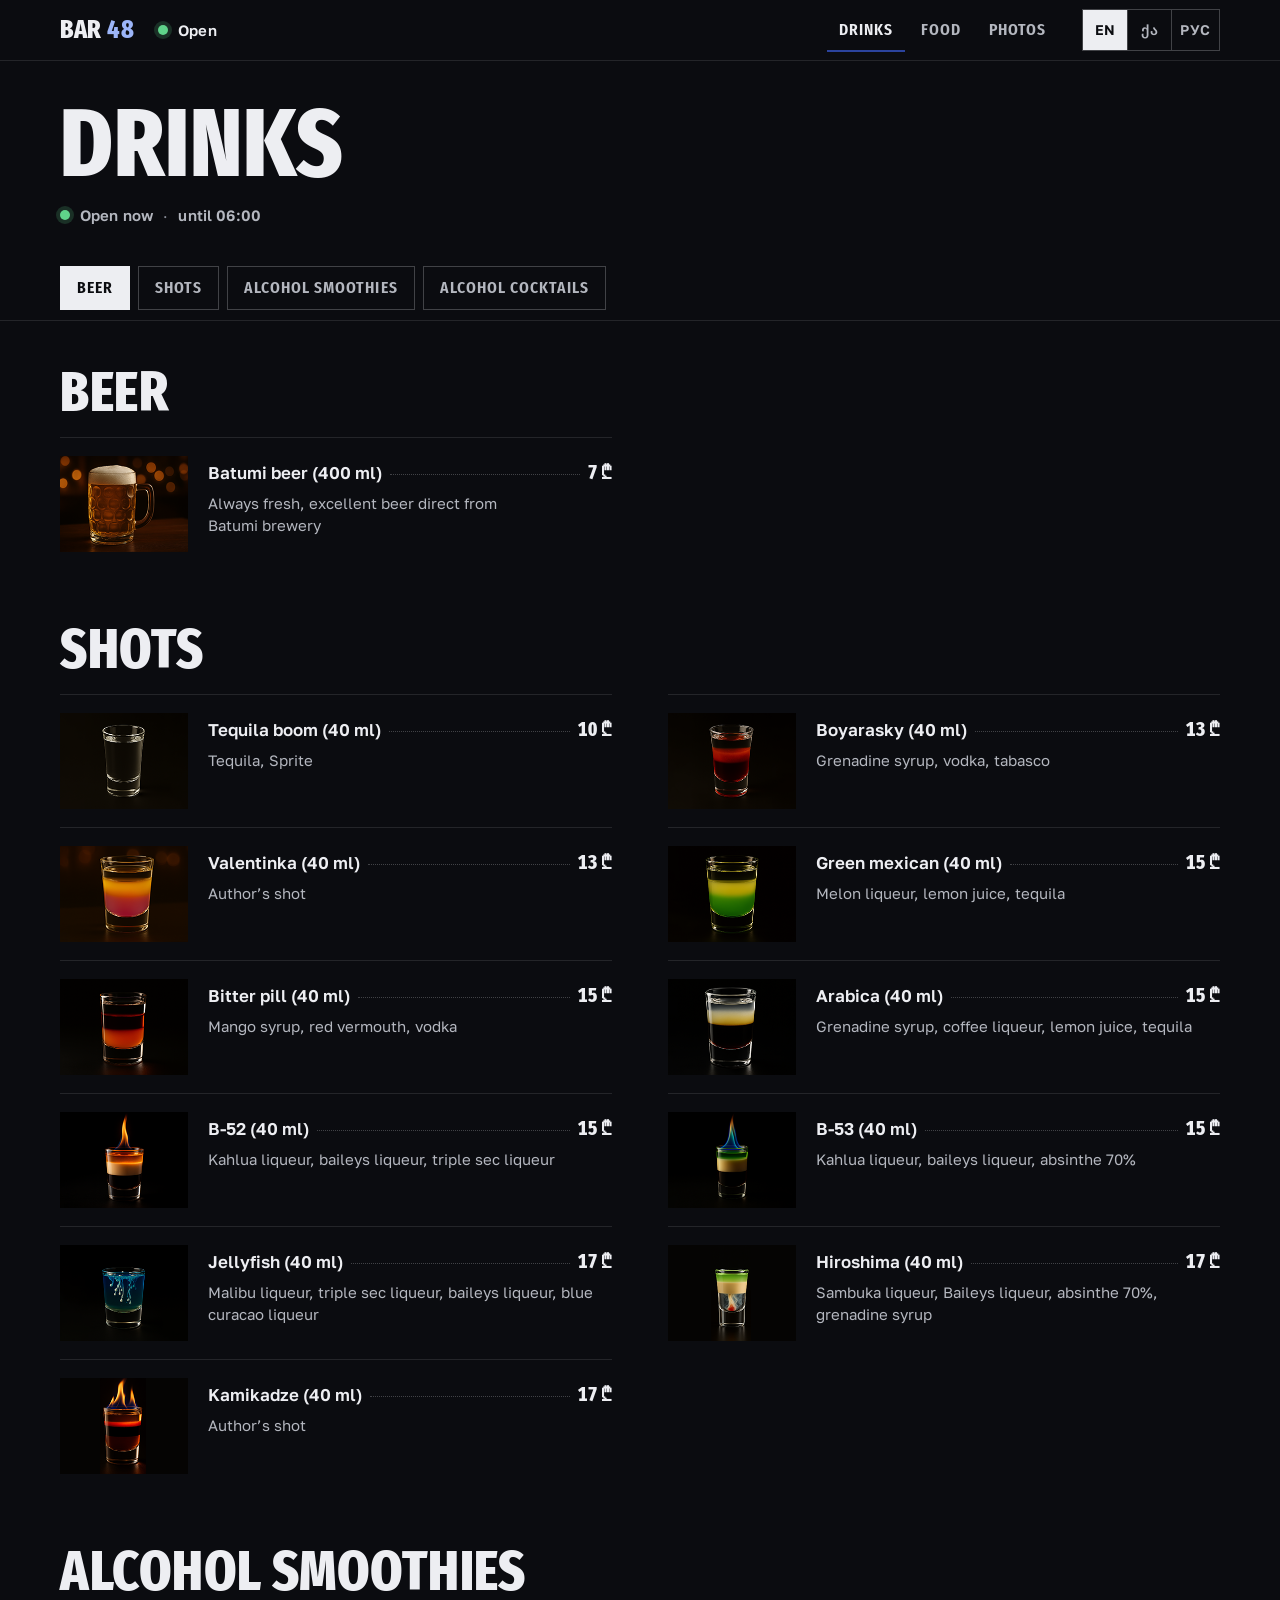
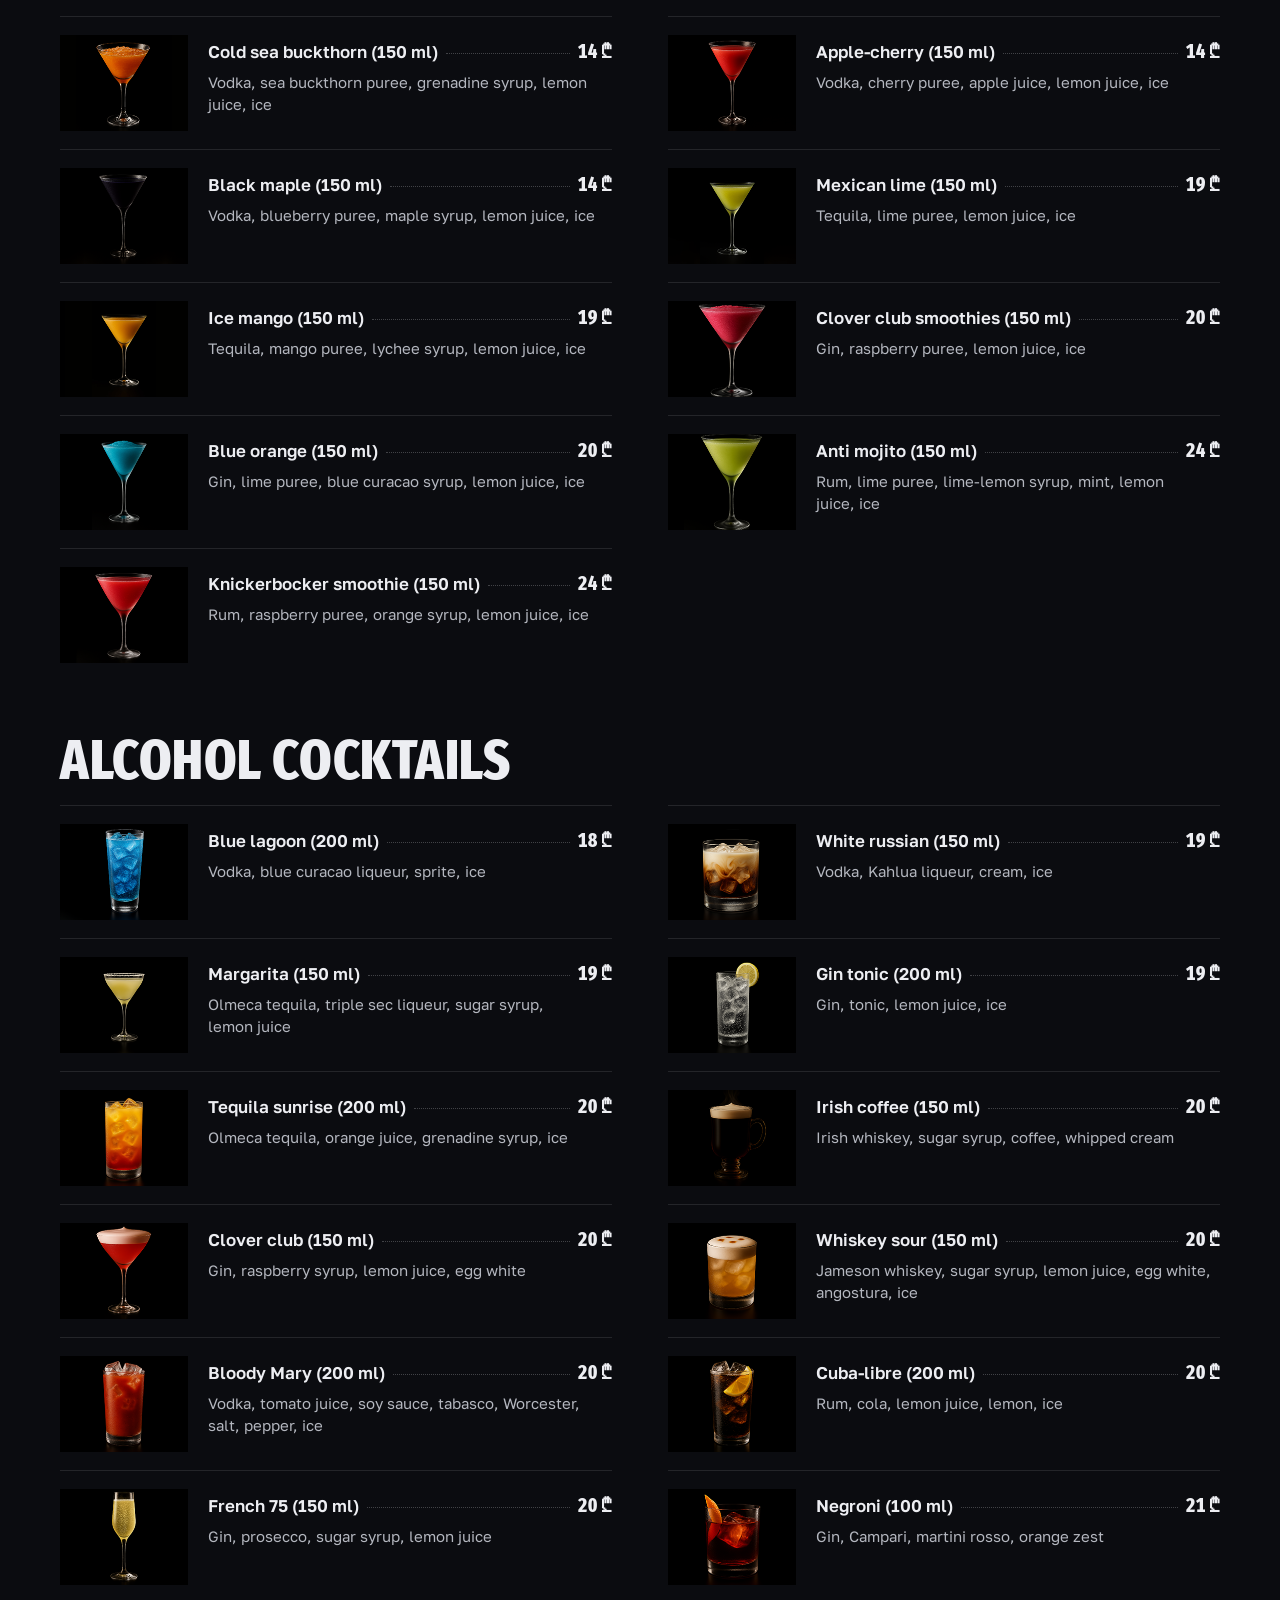
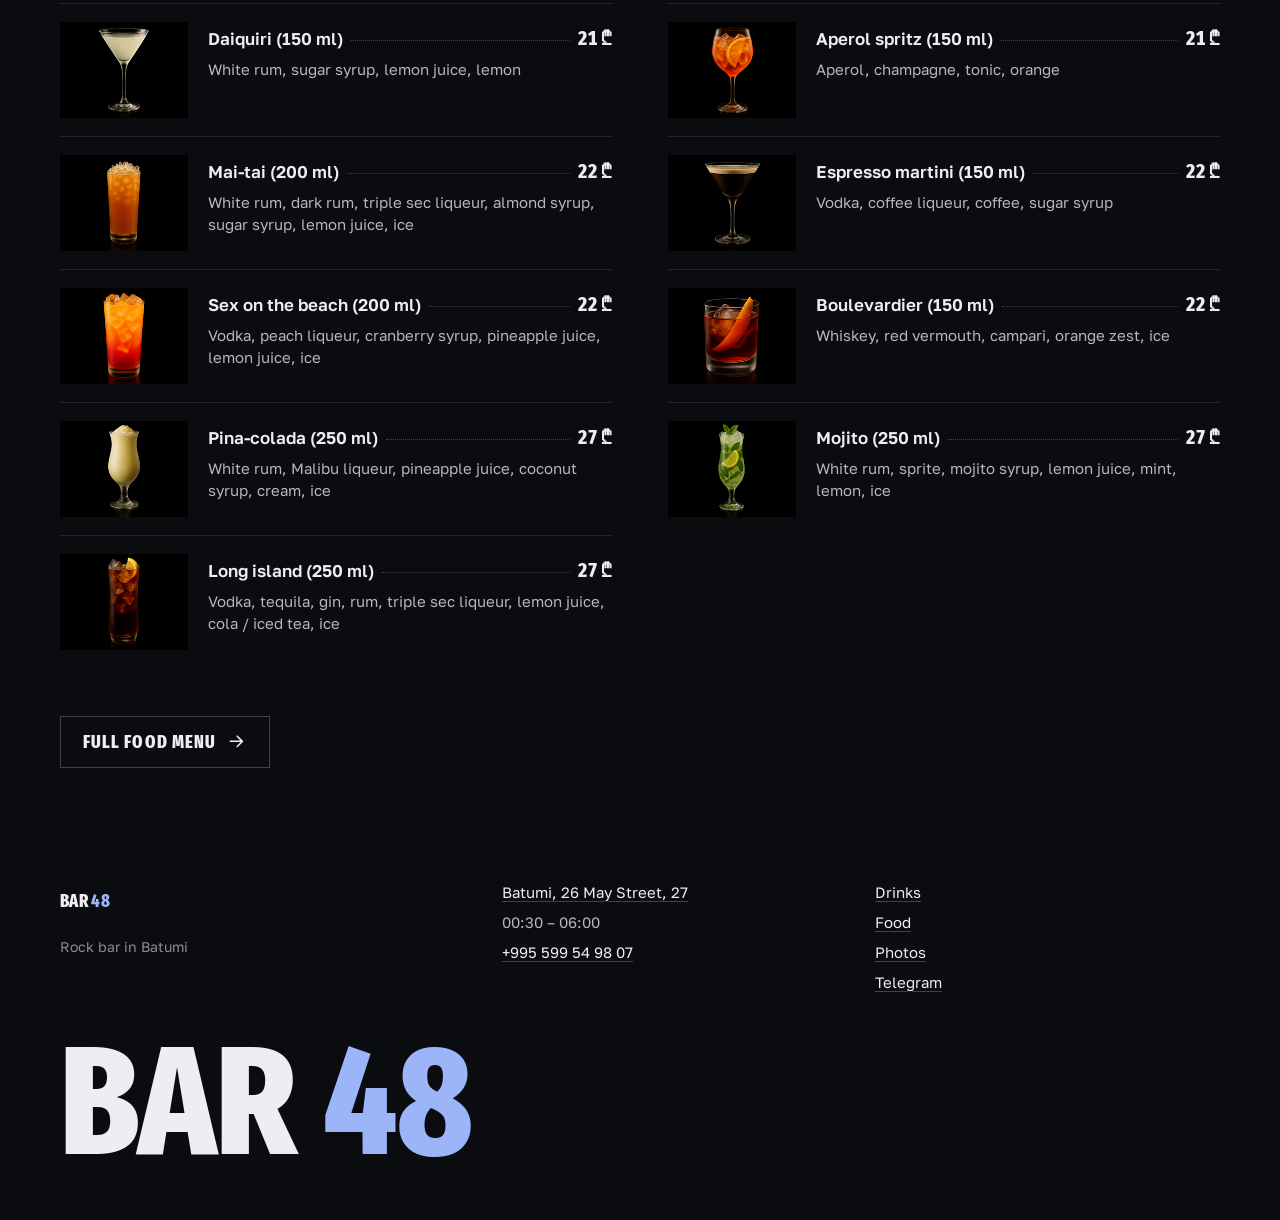
==== commit 11fa1d3e: "update" ====
--- a/drinks/index.html
+++ b/drinks/index.html
@@ -6,7 +6,7 @@
 <title>Drinks - Bar 48 - Batumi</title>
 <meta name="description" content="Drinks menu of Bar 48 in Batumi: Batumi beer, shots, cocktails and alcoholic smoothies with prices. Open 00:30–06:00.">
 <link rel="canonical" href="https://bar48.ge/drinks/">
-<meta name="theme-color" content="#0e0d0c">
+<meta name="theme-color" content="#0b0c10">
 <link rel="icon" href="/images/favicon.ico">
 <meta property="og:type" content="website">
 <meta property="og:site_name" content="Bar 48">
@@ -15,8 +15,8 @@
 <meta property="og:url" content="https://bar48.ge/drinks/">
 <meta property="og:image" content="https://bar48.ge/images/bar.jpg">
 <link rel="preload" href="/assets/fonts/fira-sans-extra-condensed-latin-800.woff2" as="font" type="font/woff2" crossorigin>
-<link rel="stylesheet" href="/assets/css/fonts.css">
-<link rel="stylesheet" href="/assets/css/site.css">
+<link rel="stylesheet" href="/assets/css/fonts.css?v=4ae0344a">
+<link rel="stylesheet" href="/assets/css/site.css?v=a6abf545">
 <script async src="https://www.googletagmanager.com/gtag/js?id=G-WJXPF8V3XT"></script>
 <script>
   window.dataLayer = window.dataLayer || [];
@@ -146,13 +146,14 @@
       <li><a href="https://t.me/BAR48_Batumi" target="_blank" rel="noopener">Telegram</a></li>
     </ul>
   </div>
+  <div class="wrap"><p class="footer-name" aria-hidden="true">Bar <span class="num">48</span></p></div>
 </footer>
 <nav class="dock" aria-label="Quick actions">
   <a href="https://www.google.com/maps/dir/?api=1&amp;destination=41.6474543%2C41.6323109" target="_blank" rel="noopener"><svg class="icon" viewBox="0 0 24 24" aria-hidden="true"><path d="M3 11 21 3l-8 18-2-8-8-2z"/></svg><span data-i18n="getdirections">Get Directions</span></a>
   <a href="tel:+995599549807"><svg class="icon" viewBox="0 0 24 24" aria-hidden="true"><path d="M5 4h4l2 5-2.5 1.5a11 11 0 0 0 5 5L15 13l5 2v4a2 2 0 0 1-2 2A16 16 0 0 1 3 6a2 2 0 0 1 2-2z"/></svg><span data-i18n="call">Call</span></a>
   <a href="https://t.me/BAR48_Batumi" target="_blank" rel="noopener" aria-label="Telegram"><svg class="icon" viewBox="0 0 24 24" aria-hidden="true"><path d="M21 3 3 10.5l7 2.5 2.5 7L21 3z"/><path d="m10 13 4.5-4.5"/></svg><span>TG</span></a>
 </nav>
-<script src="/lang.js" defer></script>
-<script src="/assets/js/site.js" defer></script>
+<script src="/lang.js?v=3efb84ca" defer></script>
+<script src="/assets/js/site.js?v=1c606eed" defer></script>
 </body>
 </html>
--- a/assets/css/site.css
+++ b/assets/css/site.css
@@ -1,19 +1,23 @@
 /* Bar 48 — site styles. Fonts in fonts.css (self-hosted). */
 
 :root {
-  --bg: #0e0d0c;
-  --bg-raised: #171513;
-  --bg-sunk: #0a0908;
-  --line: rgba(244, 239, 231, 0.12);
-  --line-strong: rgba(244, 239, 231, 0.26);
-  --text: #f4efe7;
-  --text-2: #bdb5a9;
-  --text-3: #9a9286;
-  --red: #d42a25;          /* the "48" lightbox */
-  --red-hover: #e8392f;
-  --red-ink: #ff3a30;      /* the same lightbox red, as text on dark (5.4:1) */
+  /* Night ground cooled toward the blue-black of the photographs; the blue taken from the
+     backbar at its own strength (OKLCH chroma about 0.15), never brighter than the LEDs. */
+  --bg: #0b0c10;
+  --bg-raised: #13151a;
+  --bg-sunk: #06070a;
+  --line: rgba(237, 238, 242, 0.11);
+  --line-strong: rgba(237, 238, 242, 0.24);
+  --text: #edeef2;         /* 16.9:1 on the ground */
+  --text-2: #b4b7bf;       /* 9.7:1 */
+  --text-3: #8a8e98;       /* 6.0:1 */
+  --blue: #2b439d;         /* backbar blue as a fill (button, dock); white on it 8.8:1 */
+  --blue-hover: #3651b0;   /* white 7.1:1 */
+  --blue-ink: #9cb5f8;     /* the ice blue of the lit bottles, as text on the ground (9.7:1) */
+  --band: #0f1a41;         /* deep navy for the one brand band; white 16.9:1 */
+  --band-line: #29396c;
   --open: #5fd38a;
-  --closed: #9a9286;
+  --closed: #8a8e98;
 
   --font-display: "Fira Sans Extra Condensed", "Noto Sans Georgian", "Arial Narrow", sans-serif;
   --font-body: "Golos Text", "Noto Sans Georgian", system-ui, -apple-system, "Segoe UI", sans-serif;
@@ -56,7 +60,7 @@
 
 img { max-width: 100%; height: auto; display: block; }
 
-::selection { background: var(--red); color: #fff; }
+::selection { background: var(--blue); color: #fff; }
 
 :focus-visible {
   outline: 2px solid var(--text);
@@ -147,7 +151,7 @@
 }
 
 .brand { font-size: 1.625rem; letter-spacing: 0.02em; }
-.brand .num { color: var(--red-ink); }
+.brand .num { color: var(--blue-ink); }
 
 .nav {
   display: flex;
@@ -171,7 +175,7 @@
 .nav a:hover { color: var(--text); }
 .nav a[aria-current="page"] {
   color: var(--text);
-  box-shadow: inset 0 -2px 0 var(--red);
+  box-shadow: inset 0 -2px 0 var(--blue);
 }
 
 .lang {
@@ -192,7 +196,7 @@
   transition: background 0.2s, color 0.2s;
 }
 .lang button + button { border-left: 1px solid var(--line-strong); }
-.lang button:hover { color: var(--text); background: rgba(244, 239, 231, 0.06); }
+.lang button:hover { color: var(--text); background: rgba(237, 238, 242, 0.06); }
 .lang button[aria-pressed="true"] { background: var(--text); color: var(--bg); }
 
 /* Mobile: the sticky header holds only wordmark, status and languages;
@@ -221,7 +225,7 @@
     text-decoration: none;
     color: var(--text-2);
   }
-  .nav-row a[aria-current="page"] { color: var(--text); box-shadow: inset 0 -2px 0 var(--red); }
+  .nav-row a[aria-current="page"] { color: var(--text); box-shadow: inset 0 -2px 0 var(--blue); }
   html { scroll-padding-top: 64px; }
 }
 
@@ -278,311 +282,172 @@
   cursor: pointer;
   transition: background 0.2s var(--ease-out), border-color 0.2s, color 0.2s, transform 0.2s var(--ease-out);
 }
-.btn:hover { border-color: var(--text); background: rgba(244, 239, 231, 0.06); }
+.btn:hover { border-color: var(--text); background: rgba(237, 238, 242, 0.06); }
 .btn:active { transform: translateY(1px); }
-.btn-primary { background: var(--red); border-color: var(--red); color: #fff; }
-.btn-primary:hover { background: var(--red-hover); border-color: var(--red-hover); }
+.btn-primary { background: var(--blue); border-color: var(--blue); color: #fff; }
+.btn-primary:hover { background: var(--blue-hover); border-color: var(--blue-hover); }
 .btn .icon { width: 1.15em; height: 1.15em; }
 
 .btn-row { display: flex; flex-wrap: wrap; gap: 8px; }
 
-/* ---------- Hero ---------- */
+/* ---------- Hero (home): the photograph full-bleed, nothing on it; the text under it ---------- */
 
 .hero { border-bottom: 1px solid var(--line); }
 
-.hero-media {
-  position: relative;
-  height: clamp(220px, 40svh, 420px);
+.hero-photo {
+  height: clamp(220px, 40svh, 380px);
   overflow: hidden;
-  background: #070c2c;
-}
-.hero-media img {
+  background: #050721;
+}
+.hero-photo img {
   width: 100%;
   height: 100%;
   object-fit: cover;
-  object-position: 50% 30%;
-  animation: settle 1.6s var(--ease-out) both;
-}
-.hero-media::after {
-  content: "";
-  position: absolute;
-  inset: auto 0 0 0;
-  height: 45%;
-  background: linear-gradient(to top, rgba(14, 13, 12, 0.92), rgba(14, 13, 12, 0));
-  pointer-events: none;
-}
-.hero-media .status {
-  position: absolute;
-  left: var(--gutter);
-  bottom: 14px;
-  z-index: 1;
-}
-
-.hero-body { padding: 24px var(--gutter) 32px; }
-.hero-body > * { animation: rise 0.7s var(--ease-out) both; }
-.hero-body > :nth-child(2) { animation-delay: 0.06s; }
-.hero-body > :nth-child(3) { animation-delay: 0.12s; }
-.hero-body > :nth-child(4) { animation-delay: 0.18s; }
-
-.hero h1 {
-  font-size: clamp(4rem, 19vw, 6rem);
-  line-height: 0.86;
-  letter-spacing: 0.005em;
-}
-.hero h1 .num { color: var(--red-ink); }
-
-.hero-tag {
-  margin-top: 12px;
-  font-family: var(--font-display);
+  object-position: 50% 32%;
+}
+
+.hero-text { padding-block: 28px 36px; display: grid; gap: 24px; }
+
+.hero h1 { display: grid; gap: 10px; }
+.h1-name {
+  display: block;
+  font-size: clamp(4.5rem, 22vw, 11rem);
+  line-height: 0.8;
+  letter-spacing: 0;
+}
+.h1-name .num { color: var(--blue-ink); }
+.h1-kind {
+  display: block;
   font-weight: 600;
-  font-size: 1.375rem;
+  font-size: clamp(1.375rem, 2.4vw, 2rem);
   letter-spacing: 0.04em;
-  text-transform: uppercase;
   color: var(--text-2);
 }
 
-.facts {
-  list-style: none;
-  margin: 20px 0 24px;
-  padding: 0;
-  display: grid;
-  gap: 8px;
-  color: var(--text-2);
-}
-.facts li { display: flex; gap: 10px; align-items: flex-start; }
-.facts .icon { margin-top: 0.18em; color: var(--text-3); }
-.facts a { color: var(--text); }
-
-.hero-actions { display: grid; grid-template-columns: 1fr 1fr; gap: 8px; }
-.hero-actions .btn-primary { grid-column: 1 / -1; min-height: 56px; font-size: 1.25rem; }
+.hero-side { display: grid; gap: 16px; justify-items: start; }
+.hero-lead { color: var(--text-2); font-size: 1.125rem; line-height: 1.55; max-width: 32em; }
+.hero-actions { width: 100%; margin-top: 4px; }
+.hero-actions .btn { width: 100%; }
 
 @media (min-width: 900px) {
-  .hero-grid {
-    display: grid;
-    grid-template-columns: minmax(0, 5fr) minmax(0, 7fr);
-    min-height: min(calc(100svh - var(--header-h)), 760px);
+  .hero-photo { height: clamp(280px, calc(min(100svh, 960px) - var(--header-h) - 300px), 600px); }
+  .hero-text {
+    grid-template-columns: minmax(0, 7fr) minmax(0, 5fr);
+    column-gap: 56px;
+    align-items: end;
+    padding-block: 36px 44px;
   }
-  .hero-body {
-    padding: 56px 48px 56px max(var(--gutter), calc((100vw - var(--max)) / 2));
-    display: flex;
-    flex-direction: column;
-    justify-content: center;
-  }
-  .hero-media { height: auto; order: 2; }
-  .hero-media::after {
-    inset: 0;
-    height: auto;
-    background:
-      linear-gradient(to top, rgba(14, 13, 12, 0.9), rgba(14, 13, 12, 0) 30%),
-      linear-gradient(to right, rgba(14, 13, 12, 0.85), rgba(14, 13, 12, 0) 30%);
-  }
-  .hero-media .status { left: 40px; bottom: 32px; font-size: 1.125rem; }
-  .hero h1 { font-size: clamp(5rem, 8.4vw, 7.5rem); }
-  .hero-actions { display: flex; flex-wrap: wrap; }
-  .hero-actions .btn-primary { flex-basis: 100%; }
-  .hero-actions .btn:not(.btn-primary) { flex: 1 1 0; }
-}
-
-@keyframes settle { from { transform: scale(1.06); opacity: 0.4; } to { transform: none; opacity: 1; } }
-@keyframes rise { from { transform: translateY(14px); opacity: 0; } to { transform: none; opacity: 1; } }
-
-/* ---------- Sections ---------- */
-
-.section { padding-block: 56px; border-bottom: 1px solid var(--line); }
-@media (min-width: 900px) { .section { padding-block: 88px; } }
-
-.section-head {
-  display: flex;
+  .hero-actions .btn { width: auto; }
+}
+
+.btn-xl { min-height: 60px; padding: 0 30px; font-size: 1.3125rem; }
+
+/* Entrance: once, on load */
+.hero[data-enter] .hero-photo img { animation: settle 1.4s var(--ease-out) both; }
+.hero[data-enter] .hero-text > * { animation: rise 0.8s var(--ease-out) both; }
+.hero[data-enter] .hero-text > :nth-child(2) { animation-delay: 0.12s; }
+
+@keyframes settle { from { transform: scale(1.05); opacity: 0.3; } to { transform: none; opacity: 1; } }
+@keyframes rise { from { transform: translateY(16px); opacity: 0; } to { transform: none; opacity: 1; } }
+
+/* ---------- Sections: one idea a screen ---------- */
+
+.section { padding-block: 64px; border-bottom: 1px solid var(--line); }
+@media (min-width: 900px) {
+  .section { padding-block: 104px; }
+  #visit, #menu, #deposit, #bar { min-height: min(calc(100svh - var(--header-h)), 900px); }
+}
+
+.section h2 { font-size: clamp(2.5rem, 6vw, 4.5rem); }
+
+.head-row {
+  display: flex;
+  flex-wrap: wrap;
   align-items: baseline;
   justify-content: space-between;
-  gap: 16px;
-  margin-bottom: 28px;
-}
-.section h2 { font-size: clamp(2.25rem, 8vw, 3.5rem); }
-.section-head a {
+  gap: 12px 32px;
+  margin-bottom: 48px;
+}
+.head-row p { color: var(--text-2); font-size: 1.0625rem; }
+
+.t-label {
+  font-family: var(--font-display);
   font-weight: 600;
-  white-space: nowrap;
-  color: var(--text-2);
-}
-.section-head a:hover { color: var(--text); }
-
-/* Deal */
-.deal {
-  display: grid;
-  gap: 32px;
-}
-@media (min-width: 900px) { .deal { grid-template-columns: 7fr 5fr; align-items: start; gap: 56px; } }
-
-.deal-box {
-  border: 1px solid var(--line-strong);
-  padding: 24px 20px;
-}
-@media (min-width: 600px) { .deal-box { padding: 32px; } }
-.deal-box h2 { font-size: clamp(1.875rem, 7vw, 2.75rem); margin-bottom: 20px; color: var(--text); }
-.deal-text { color: var(--text-2); }
-.deal-text strong {
-  display: block;
-  margin-top: 14px;
-  font-family: var(--font-display);
-  font-weight: 800;
-  font-size: 1.75rem;
-  letter-spacing: 0.02em;
-  text-transform: uppercase;
-  color: var(--text);
-  font-variant-numeric: tabular-nums;
-}
-.deal-text strong:first-child { margin-top: 0; }
-.deal-text br + br { display: none; }
-.deal-text i {
-  display: block;
-  margin-top: 20px;
-  font-style: normal;
-  color: var(--text);
-}
-.deal-box .btn { margin-top: 24px; width: 100%; }
-@media (min-width: 600px) { .deal-box .btn { width: auto; } }
-
-.pour { display: grid; gap: 16px; }
-.pour img { width: 100%; aspect-ratio: 16 / 9; object-fit: cover; }
-
-/* ---------- Menu rows (shared by home + menu pages) ---------- */
-
-.items { list-style: none; margin: 0; padding: 0; }
-
-.item {
-  display: grid;
-  grid-template-columns: 96px minmax(0, 1fr);
-  gap: 16px;
-  padding-block: 18px;
+  font-size: 0.875rem;
+  letter-spacing: 0.1em;
+  text-transform: uppercase;
+  color: var(--text-3);
+  margin-bottom: 10px;
+}
+
+/* ---------- Visit ---------- */
+
+.type-moment {
+  margin: 20px 0 48px;
+  font-family: var(--font-display);
+  font-weight: 800;
+  font-size: clamp(3rem, 9vw, 8rem);
+  line-height: 0.9;
+  text-transform: uppercase;
+  text-wrap: balance;
+}
+.type-moment a {
+  text-decoration: none;
+  --draw-h: 4px;
+  --draw-c: var(--blue);
+  padding-bottom: 0.04em;
+}
+:lang(ka) .type-moment { font-stretch: 75%; }
+
+.visit { display: grid; gap: 16px; }
+@media (min-width: 900px) { .visit { grid-template-columns: 1fr 1fr; gap: 24px; } }
+
+.visit-panel {
+  background: var(--bg-raised);
+  border: 1px solid var(--line);
+  padding: 24px;
+}
+@media (min-width: 600px) { .visit-panel { padding: 40px; } }
+.visit-top { margin-bottom: 28px; }
+.visit-cols { display: grid; gap: 28px; }
+@media (min-width: 600px) { .visit-cols { grid-template-columns: 1fr 1fr; gap: 24px; } }
+.visit-big { font-size: 1.1875rem; line-height: 1.55; }
+.visit-big + .visit-big { margin-top: 6px; }
+.hours { margin: 0; display: flex; justify-content: space-between; gap: 16px; font-size: 1.1875rem; line-height: 1.55; }
+.hours { flex-wrap: wrap; column-gap: 24px; }
+.hours dt, .hours dd { white-space: nowrap; }
+.hours dd { margin: 0; font-variant-numeric: tabular-nums; }
+.visit .btn-row { margin-top: 32px; }
+.visit .btn-row .btn { flex: 1 1 160px; }
+.visit-reviews {
+  margin-top: 28px;
+  padding-top: 20px;
   border-top: 1px solid var(--line);
-  align-items: start;
-}
-.item.no-img { grid-template-columns: minmax(0, 1fr); }
-.item img {
-  width: 96px;
-  aspect-ratio: 4 / 3;
-  object-fit: cover;
+  display: flex;
+  flex-wrap: wrap;
+  align-items: baseline;
+  gap: 4px 20px;
+}
+.visit-reviews .t-label { margin: 0; flex-basis: 100%; }
+.visit-reviews a { min-height: 44px; display: inline-flex; align-items: center; }
+.visit-reviews a.draw { background-position-y: calc(100% - 10px); }
+
+.map {
+  position: relative;
+  min-height: 320px;
   background: var(--bg-raised);
-}
-
-.item-line {
-  display: flex;
-  align-items: baseline;
-  gap: 8px;
-}
-.item-name {
-  font-family: var(--font-body);
-  font-weight: 600;
-  font-size: 1.0625rem;
-  line-height: 1.35;
-  text-transform: none;
-  letter-spacing: 0;
-}
-.item-line::after {
-  content: "";
-  order: 2;
-  flex: 1;
-  min-width: 16px;
-  border-bottom: 1px dotted var(--line-strong);
-  transform: translateY(-4px);
-}
-.item-price {
-  order: 3;
-  font-family: var(--font-display);
-  font-weight: 800;
-  font-size: 1.25rem;
-  letter-spacing: 0.02em;
-  white-space: nowrap;
-  font-variant-numeric: tabular-nums;
-  color: var(--text);
-}
-.item-price:empty { display: none; }
-.item-line:has(.item-price:empty)::after { display: none; }
-.item-desc {
-  margin-top: 4px;
-  font-size: 0.9375rem;
-  line-height: 1.5;
-  color: var(--text-2);
-}
-.item-desc:empty { display: none; }
-
-/* In lists that have photos, items without one keep the text column aligned */
-.menu-section .item.no-img, .featured .item.no-img { grid-template-columns: 96px minmax(0, 1fr); }
-.menu-section .item.no-img > div, .featured .item.no-img > div { grid-column: 2; }
-
-@media (min-width: 600px) {
-  .item, .menu-section .item.no-img, .featured .item.no-img { grid-template-columns: 128px minmax(0, 1fr); gap: 20px; }
-  .item.no-img { grid-template-columns: minmax(0, 1fr); }
-  .item img { width: 128px; }
-}
-
-/* Home: menu doors */
-.doors { display: grid; gap: 16px; margin-bottom: 40px; }
-@media (min-width: 700px) { .doors { grid-template-columns: 1fr 1fr; } }
-
-.door {
-  position: relative;
-  display: block;
-  text-decoration: none;
+  border: 1px solid var(--line);
   overflow: hidden;
-  border: 1px solid var(--line);
-  background: var(--bg-raised);
-}
-.door img {
+}
+@media (max-width: 899px) { .map { aspect-ratio: 4 / 3; min-height: 0; } }
+.map iframe {
+  position: absolute;
+  inset: 0;
   width: 100%;
-  aspect-ratio: 21 / 10;
-  object-fit: cover;
-  transition: transform 0.6s var(--ease-out);
-}
-.door:hover img { transform: scale(1.03); }
-.door-label {
-  display: flex;
-  align-items: center;
-  justify-content: space-between;
-  gap: 12px;
-  padding: 16px 20px;
-}
-.door-label span {
-  font-family: var(--font-display);
-  font-weight: 800;
-  font-size: 2rem;
-  letter-spacing: 0.02em;
-  text-transform: uppercase;
-  line-height: 1;
-}
-.door-label .icon { width: 28px; height: 28px; transition: transform 0.3s var(--ease-out); }
-.door:hover .door-label .icon { transform: translateX(4px); }
-
-.featured { display: grid; gap: 0 56px; }
-@media (min-width: 900px) { .featured { grid-template-columns: 1fr 1fr; } }
-
-/* ---------- About ---------- */
-
-.about { display: grid; gap: 32px; }
-@media (min-width: 900px) { .about { grid-template-columns: 5fr 7fr; gap: 56px; align-items: center; } }
-.about p { color: var(--text-2); font-size: 1.1875rem; line-height: 1.6; max-width: 34em; }
-.about p b { color: var(--text); font-weight: 600; }
-.about .btn { margin-top: 28px; }
-
-.mosaic {
-  display: grid;
-  grid-template-columns: repeat(4, 1fr);
-  gap: 6px;
-}
-.mosaic a { display: block; overflow: hidden; }
-.mosaic img { width: 100%; height: 100%; aspect-ratio: 3 / 4; object-fit: cover; transition: transform 0.6s var(--ease-out); }
-.mosaic a:hover img { transform: scale(1.04); }
-@media (max-width: 599px) { .mosaic { grid-template-columns: repeat(2, 1fr); } }
-
-/* ---------- Visit ---------- */
-
-.visit { display: grid; gap: 32px; }
-.visit .map { order: 2; }
-@media (min-width: 900px) {
-  .visit { grid-template-columns: 7fr 5fr; gap: 56px; }
-  .visit .map { order: 0; }
-}
-
+  height: 100%;
+  border: 0;
+  filter: invert(0.9) hue-rotate(180deg) saturate(0.5) brightness(0.9);
+}
 .map-fallback {
   position: absolute;
   inset: 0;
@@ -597,43 +462,251 @@
 }
 .map-open { color: var(--text); text-decoration: underline; text-underline-offset: 0.22em; }
 
-.sign { margin: 32px 0 0; display: flex; gap: 16px; align-items: center; }
-.sign img { width: 112px; aspect-ratio: 3 / 4; object-fit: cover; }
-.sign figcaption { font-family: var(--font-display); font-weight: 600; font-size: 1.25rem; letter-spacing: 0.04em; text-transform: uppercase; }
-
-.map {
-  position: relative;
+/* ---------- Menu rows (shared by home + menu pages) ---------- */
+
+.items { list-style: none; margin: 0; padding: 0; }
+
+.item {
+  display: grid;
+  grid-template-columns: 96px minmax(0, 1fr);
+  gap: 16px;
+  padding-block: 18px;
+  border-top: 1px solid var(--line);
+  align-items: start;
+}
+.item.no-img { grid-template-columns: minmax(0, 1fr); }
+.item img {
+  width: 96px;
   aspect-ratio: 4 / 3;
+  object-fit: cover;
   background: var(--bg-raised);
-  border: 1px solid var(--line);
-  overflow: hidden;
-}
-.map iframe {
+}
+
+.item-line {
+  display: flex;
+  align-items: baseline;
+  gap: 8px;
+}
+.item-name {
+  font-family: var(--font-body);
+  font-weight: 600;
+  font-size: 1.0625rem;
+  line-height: 1.35;
+  text-transform: none;
+  letter-spacing: 0;
+}
+.item-line::after {
+  content: "";
+  order: 2;
+  flex: 1;
+  min-width: 16px;
+  border-bottom: 1px dotted var(--line-strong);
+  transform: translateY(-4px);
+}
+.item-price {
+  order: 3;
+  font-family: var(--font-display);
+  font-weight: 800;
+  font-size: 1.25rem;
+  letter-spacing: 0.02em;
+  white-space: nowrap;
+  font-variant-numeric: tabular-nums;
+  color: var(--text);
+}
+.item-price:empty { display: none; }
+.item-line:has(.item-price:empty)::after { display: none; }
+.item-desc {
+  margin-top: 4px;
+  font-size: 0.9375rem;
+  line-height: 1.5;
+  color: var(--text-2);
+}
+.item-desc:empty { display: none; }
+
+/* In lists that have photos, items without one keep the text column aligned */
+.menu-section .item.no-img, .featured .item.no-img { grid-template-columns: 96px minmax(0, 1fr); }
+.menu-section .item.no-img > div, .featured .item.no-img > div { grid-column: 2; }
+
+@media (min-width: 600px) {
+  .item, .menu-section .item.no-img, .featured .item.no-img { grid-template-columns: 128px minmax(0, 1fr); gap: 20px; }
+  .item.no-img { grid-template-columns: minmax(0, 1fr); }
+  .item img { width: 128px; }
+}
+
+/* ---------- Home: menu groups and the detail strip ---------- */
+
+.groups { display: grid; gap: 40px; }
+@media (min-width: 900px) { .groups { grid-template-columns: 1fr 1fr; gap: 56px; } }
+
+.group-label {
+  display: inline-flex;
+  align-items: center;
+  gap: 10px;
+  min-height: 44px;
+  margin-bottom: 8px;
+  font-family: var(--font-display);
+  font-weight: 800;
+  font-size: 1.625rem;
+  letter-spacing: 0.04em;
+  text-transform: uppercase;
+  text-decoration: none;
+}
+.group-label .icon { color: var(--blue-ink); }
+
+.rows .item { border-top: 0; border-bottom: 1px solid var(--line); padding-block: 14px; }
+.rows .item-desc { font-size: 1rem; }
+
+.strip {
+  display: grid;
+  grid-template-columns: repeat(3, minmax(0, 1fr));
+  gap: 8px;
+  margin-top: 48px;
+}
+@media (min-width: 900px) { .strip { grid-template-columns: repeat(6, minmax(0, 1fr)); gap: 12px; } }
+.strip img { width: 100%; aspect-ratio: 1; object-fit: cover; background: var(--bg-raised); }
+
+/* ---------- Home: beer deposit, the one brand band ---------- */
+
+.band {
+  background: var(--band);
+  color: #fff;
+  border-top: 1px solid var(--band-line);
+  border-bottom: 1px solid var(--band-line);
+}
+.band ::selection { background: var(--blue-ink); color: var(--band); }
+.band .wrap { display: flex; flex-direction: column; justify-content: center; min-height: inherit; }
+@media (min-width: 900px) { .band { display: flex; } .band .wrap { min-height: 0; } }
+
+.deals { margin: 40px 0 0; display: grid; }
+.deals > div {
+  display: flex;
+  flex-wrap: wrap;
+  align-items: baseline;
+  justify-content: space-between;
+  gap: 4px 24px;
+  padding-block: 18px;
+  border-top: 1px solid var(--band-line);
+}
+.deals > div:last-child { border-bottom: 1px solid var(--band-line); }
+.deals dt {
+  font-family: var(--font-display);
+  font-weight: 800;
+  font-size: clamp(1.75rem, 4vw, 3rem);
+  line-height: 1;
+  text-transform: uppercase;
+}
+.deal-note {
+  display: block;
+  margin-top: 8px;
+  font-family: var(--font-body);
+  font-weight: 500;
+  font-size: 1.0625rem;
+  text-transform: none;
+  color: #b9c3de;          /* tinted from the band, 10:1 */
+}
+.deals dd {
+  margin: 0;
+  font-family: var(--font-display);
+  font-weight: 800;
+  font-size: clamp(4rem, 11vw, 9.5rem);
+  line-height: 0.85;
+  font-variant-numeric: tabular-nums;
+  color: var(--blue-ink);
+}
+.band-foot {
+  margin-top: 36px;
+  display: flex;
+  flex-wrap: wrap;
+  align-items: center;
+  justify-content: space-between;
+  gap: 16px 32px;
+  font-size: 1.125rem;
+}
+.btn-inverse { background: #edeef2; border-color: #edeef2; color: #0b0c10; }
+.btn-inverse:hover { background: #fff; border-color: #fff; }
+@media (max-width: 599px) { .band-foot .btn { width: 100%; } }
+
+/* ---------- Home: the bar ---------- */
+
+.head-link {
+  display: inline-flex;
+  align-items: center;
+  gap: 8px;
+  min-height: 44px;
+  font-weight: 600;
+}
+
+.statement {
+  max-width: 30em;
+  margin-bottom: 48px;
+  font-size: clamp(1.5rem, 2.9vw, 2.5rem);
+  line-height: 1.25;
+  font-weight: 500;
+  letter-spacing: -0.01em;
+}
+.statement b { font-weight: 700; }
+.statement .w { transition: color 0.25s; }
+.statement.wh .w { color: #6f737d; }
+.statement.wh .w.on { color: var(--text); }
+.statement.wh b .w.on { color: var(--blue-ink); }
+
+.wall {
+  display: grid;
+  grid-template-columns: repeat(3, minmax(0, 1fr));
+  gap: 2px;
+}
+@media (min-width: 900px) { .wall { grid-template-columns: repeat(6, minmax(0, 1fr)); } }
+.wall img { width: 100%; aspect-ratio: 4 / 5; object-fit: cover; background: var(--bg-raised); }
+
+/* ---------- Motion layer: hover, press, drawn underlines ---------- */
+
+.zoom { display: block; overflow: hidden; }
+.zoom img { transition: transform 0.4s var(--ease-out); }
+
+.draw {
+  text-decoration: none;
+  --draw-h: 1px;
+  --draw-c: currentColor;
+  background-image: linear-gradient(var(--draw-c), var(--draw-c)), linear-gradient(var(--line-strong), var(--line-strong));
+  background-repeat: no-repeat;
+  background-position: 100% 100%, 0 100%;
+  background-size: 0 var(--draw-h), 100% 1px;
+  transition: background-size 0.12s ease-out;
+}
+.draw:hover, .draw:focus-visible {
+  background-position: 0 100%, 0 100%;
+  background-size: 100% var(--draw-h), 100% 1px;
+  transition-duration: 0.15s;
+}
+.type-moment .draw { transition-duration: 0.3s; }
+.type-moment .draw:hover { transition-duration: 0.45s; }
+
+.arrow { transition: transform 0.15s var(--ease-out); }
+a:hover > .arrow, a:focus-visible > .arrow { transform: translateX(3px); }
+
+.nav a { position: relative; }
+.nav a::after {
+  content: "";
   position: absolute;
-  inset: 0;
-  width: 100%;
-  height: 100%;
-  border: 0;
-  filter: grayscale(0.35) contrast(1.05);
-}
-
-.details { margin: 0; display: grid; gap: 22px; }
-.details div { display: grid; gap: 4px; }
-.details dt {
-  font-family: var(--font-display);
-  font-weight: 600;
-  font-size: 0.9375rem;
-  letter-spacing: 0.08em;
-  text-transform: uppercase;
-  color: var(--text-3);
-}
-.details dd { margin: 0; font-size: 1.1875rem; }
-.details dd a { text-decoration-color: var(--line-strong); }
-.visit .btn-row { margin-top: 28px; }
-.visit .btn-row .btn { flex: 1 1 auto; }
-
-.reviews { display: flex; flex-wrap: wrap; gap: 8px; }
-.reviews .btn { flex: 1 1 200px; }
+  left: 12px;
+  right: 12px;
+  bottom: 8px;
+  height: 1px;
+  background: currentColor;
+  transform: scaleX(0);
+  transform-origin: right;
+  transition: transform 0.12s ease-out;
+}
+.nav a:hover::after { transform: scaleX(1); transform-origin: left; transition-duration: 0.15s; }
+.nav a[aria-current="page"]::after { display: none; }
+
+@media (hover: hover) and (pointer: fine) {
+  .btn { transition: background 0.15s, border-color 0.15s, color 0.15s, transform 0.15s var(--ease-out); }
+  .btn:hover { transform: translateY(-1px); }
+  .btn-xl:hover { transform: translateY(-2px); }
+  .zoom:hover img { transform: scale(1.03); transition-duration: 0.6s; }
+}
+.btn:active { transform: translateY(1px) scale(0.985); transition-duration: 0.09s; }
 
 /* ---------- Menu pages ---------- */
 
@@ -697,7 +770,7 @@
 /* ---------- 404 ---------- */
 
 .lost { padding-block: 64px 96px; display: grid; gap: 24px; justify-items: start; }
-.lost h1 { font-size: clamp(6rem, 30vw, 11rem); line-height: 0.8; color: var(--red-ink); }
+.lost h1 { font-size: clamp(6rem, 30vw, 11rem); line-height: 0.8; color: var(--blue-ink); }
 .lost p { font-size: 1.25rem; color: var(--text-2); }
 
 /* ---------- Footer ---------- */
@@ -714,6 +787,20 @@
 .site-footer a { color: var(--text); }
 .site-footer .brand { font-size: 1.125rem; }
 .fine { color: var(--text-3); font-size: 0.875rem; margin-top: 12px; }
+.site-footer .wrap:has(> .footer-name) { display: block; }
+.footer-name {
+  margin-top: 48px;
+  font-family: var(--font-display);
+  font-weight: 800;
+  font-size: min(12vw, 11rem);
+  line-height: 0.8;
+  letter-spacing: 0;
+  text-transform: uppercase;
+  color: var(--text);
+  white-space: nowrap;
+  user-select: none;
+}
+.footer-name .num { color: var(--blue-ink); }
 
 /* ---------- Mobile action bar ---------- */
 
@@ -749,17 +836,18 @@
   white-space: nowrap;
   padding: 0 6px;
 }
-.dock a:first-child { background: var(--red); color: #fff; }
+.dock a:first-child { background: var(--blue); color: #fff; }
 @media (min-width: 760px) { .dock { display: none; } }
 
 /* ---------- Scrollbar ---------- */
 
-html { scrollbar-color: #3a3631 var(--bg); scrollbar-width: thin; }
+html { scrollbar-color: #2a2e38 var(--bg); scrollbar-width: thin; }
 
 /* ---------- Reduced motion ---------- */
 
 @media (prefers-reduced-motion: reduce) {
   html { scroll-behavior: auto; }
-  .hero-media img, .hero-body > * { animation: none; }
-  .door img, .mosaic img, .dock { transition: none; }
-}
+  .hero[data-enter] .hero-photo img, .hero[data-enter] .hero-text > * { animation: none; }
+  .zoom img, .dock, .draw, .arrow, .nav a::after, .btn, .statement .w { transition: none; }
+  .zoom:hover img, .btn:hover, .btn:active, a:hover > .arrow { transform: none; }
+}
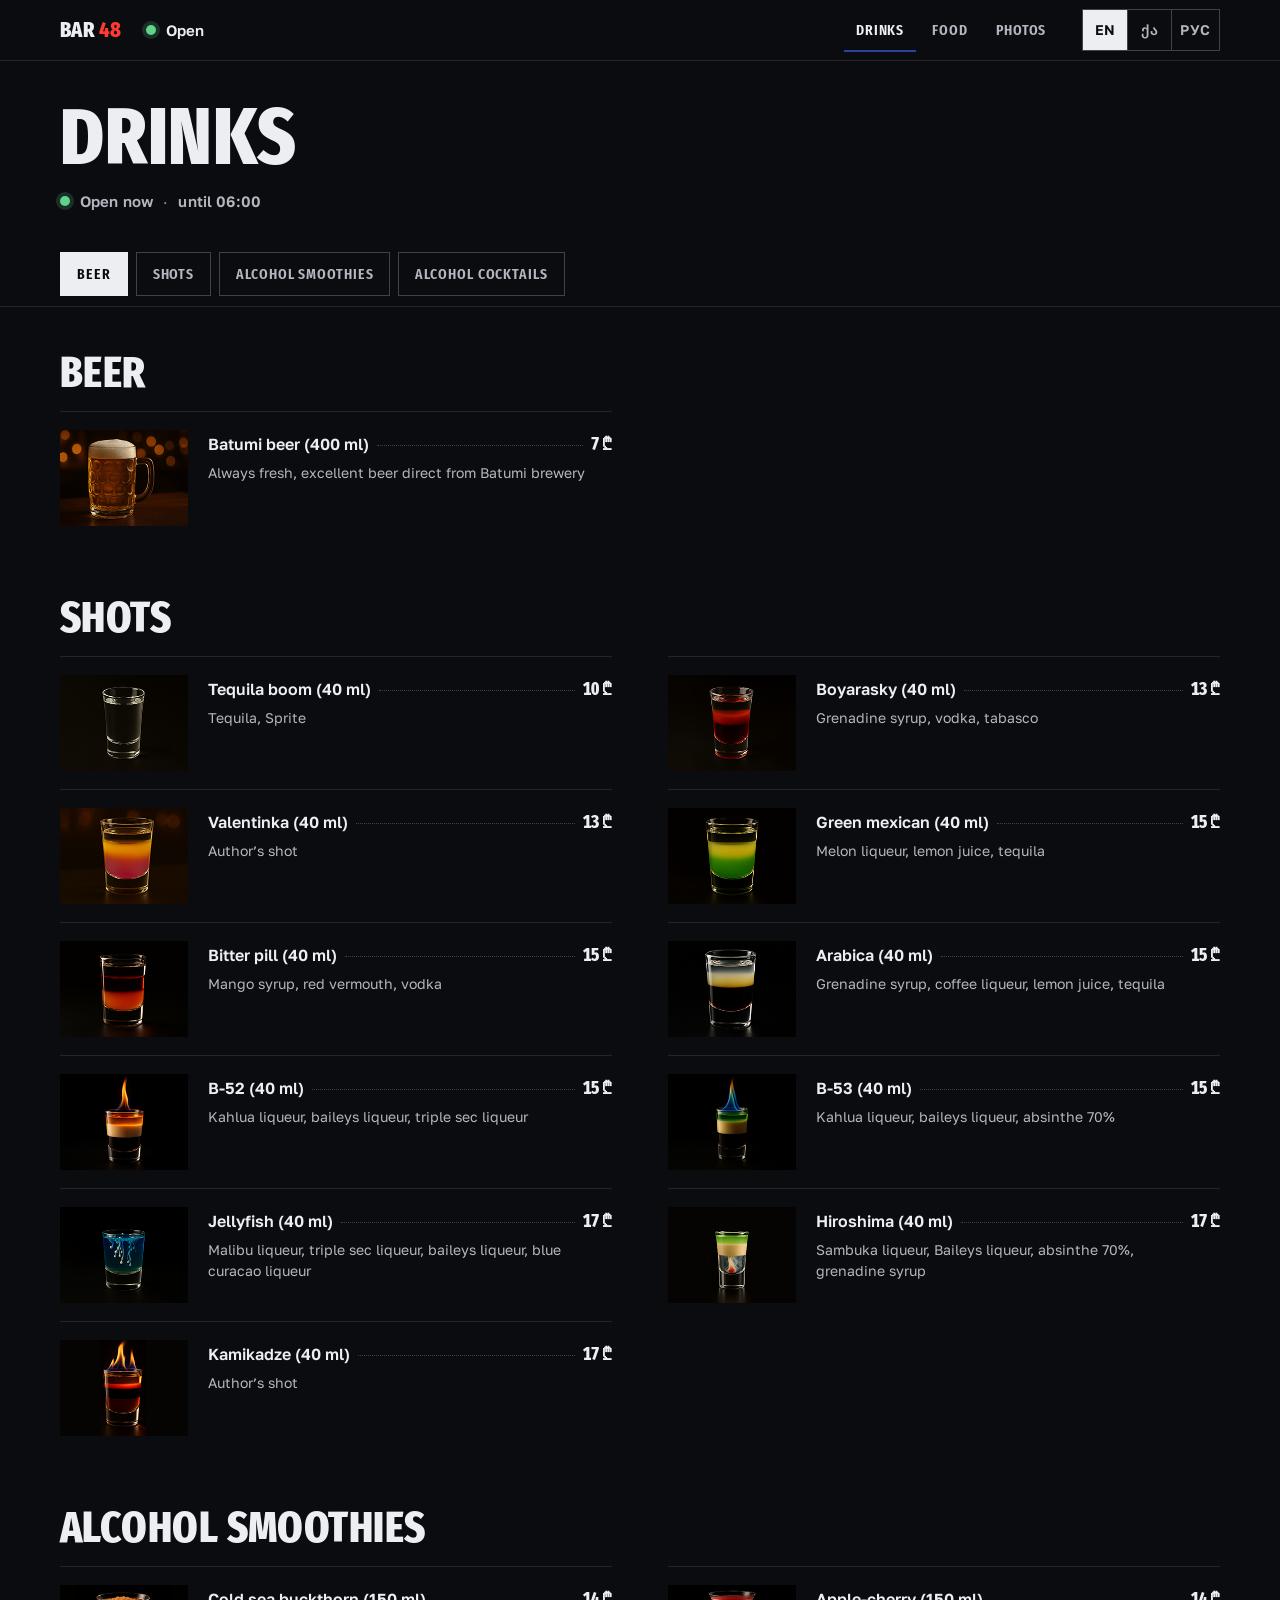
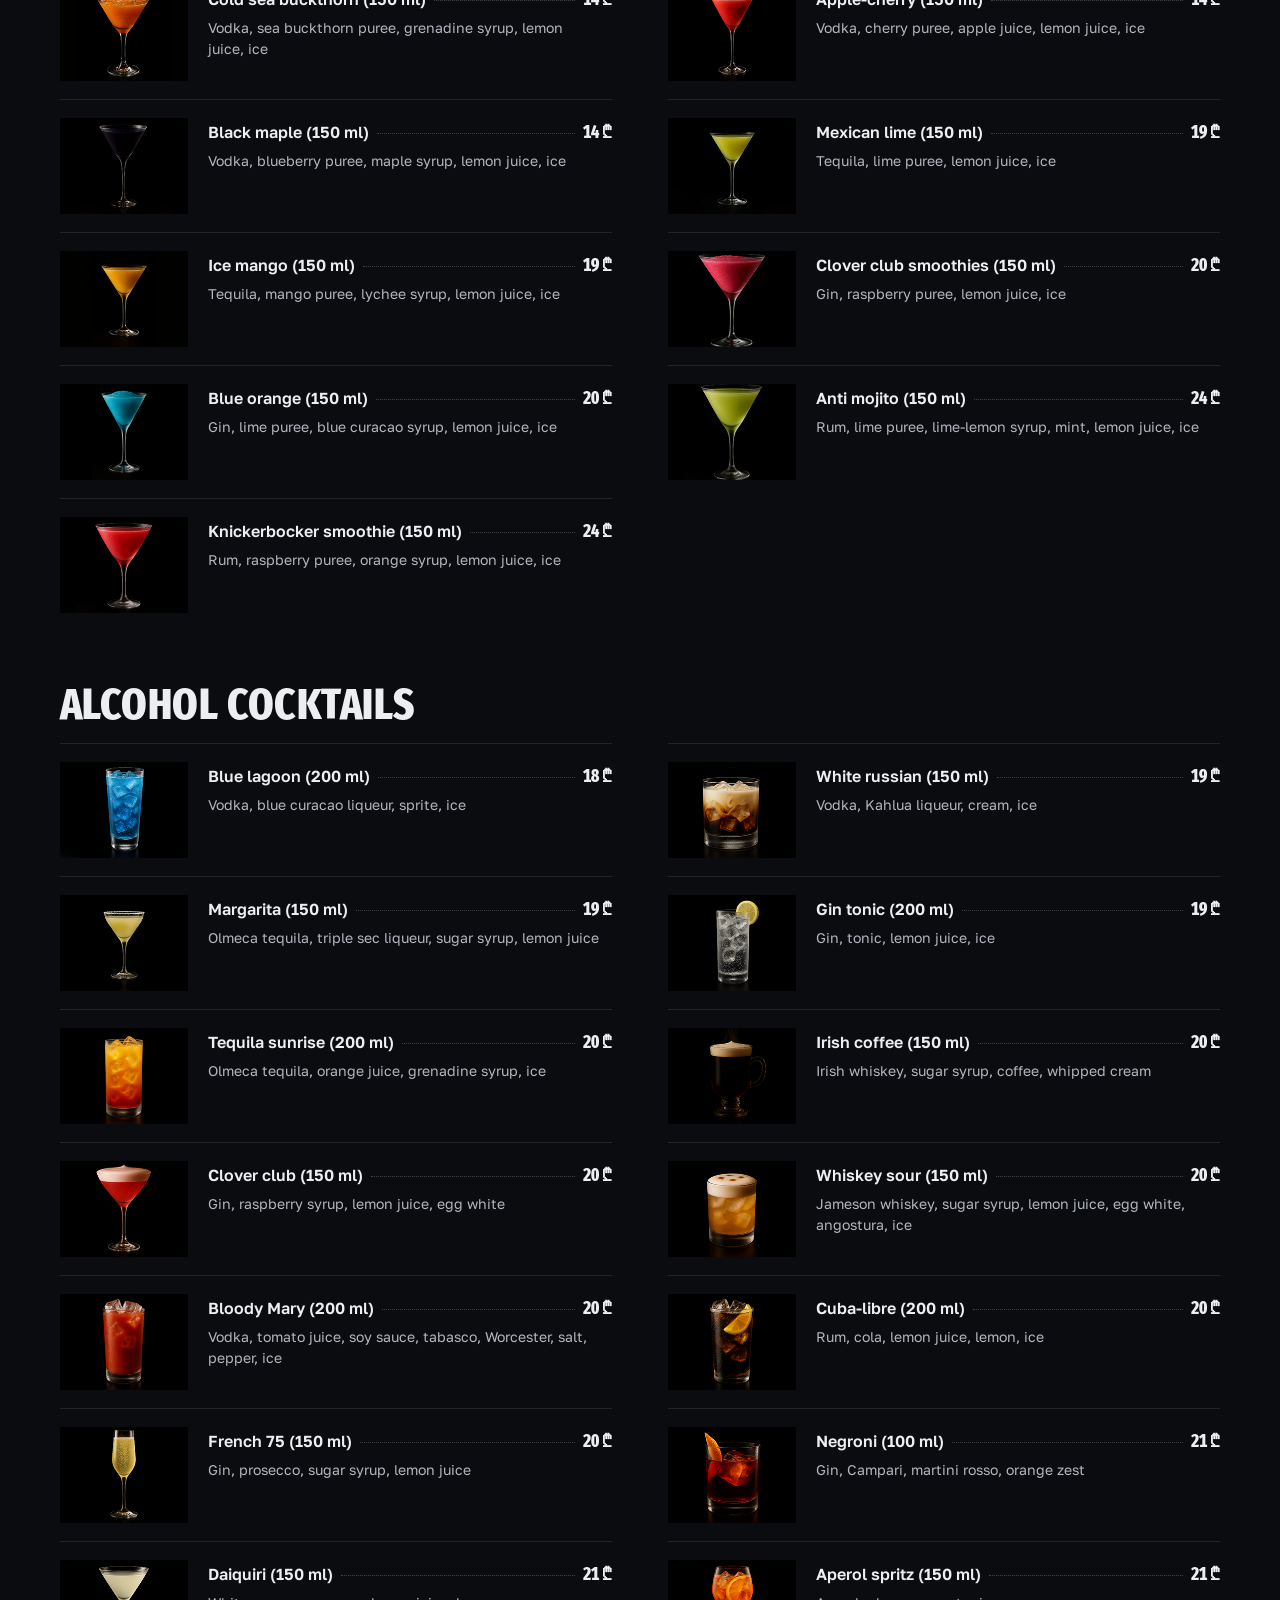
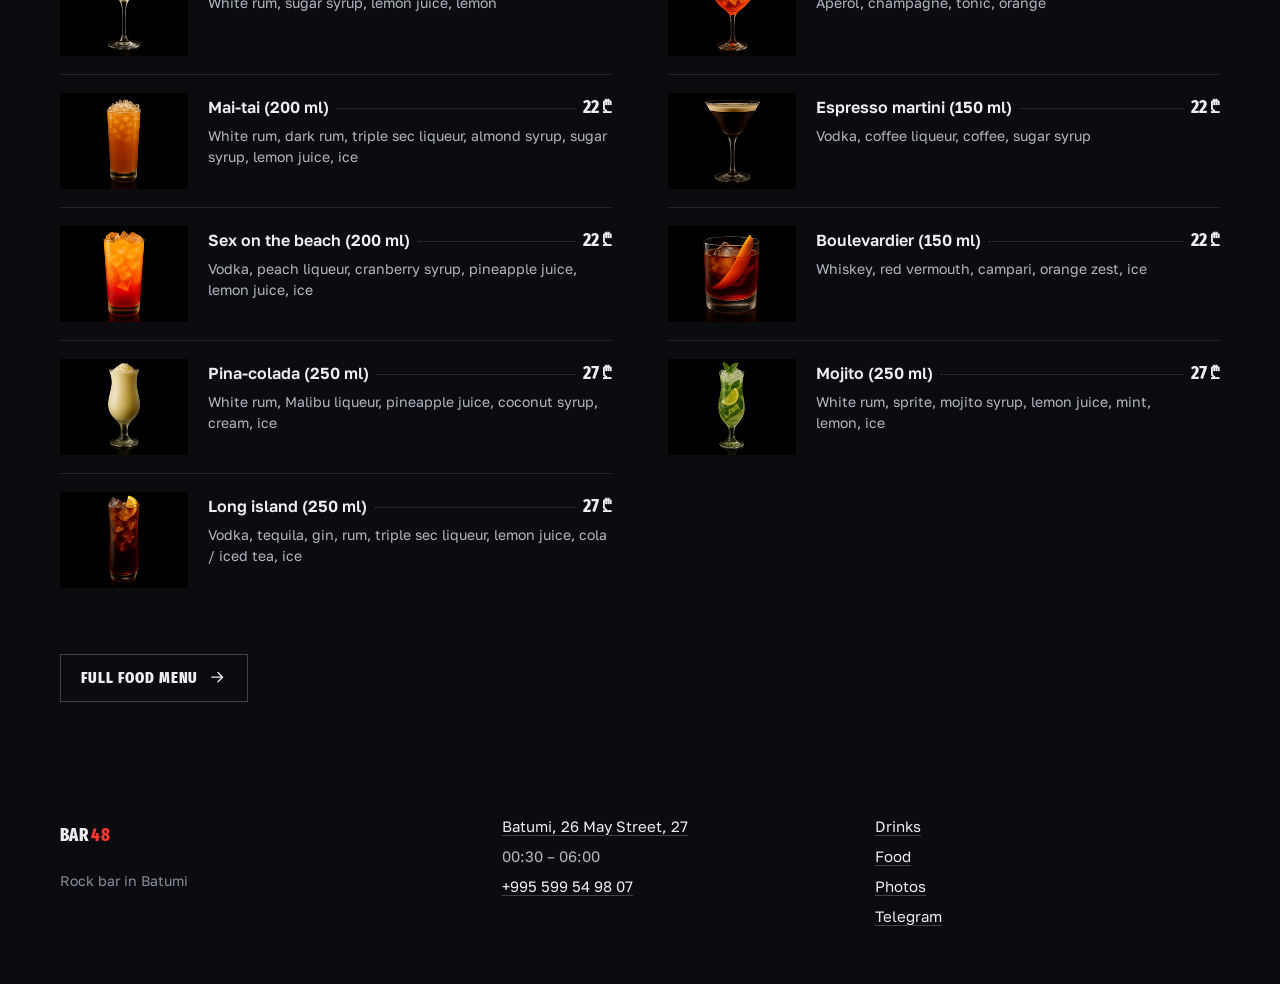
==== commit 44031526: "update" ====
--- a/drinks/index.html
+++ b/drinks/index.html
@@ -16,7 +16,7 @@
 <meta property="og:image" content="https://bar48.ge/images/bar.jpg">
 <link rel="preload" href="/assets/fonts/fira-sans-extra-condensed-latin-800.woff2" as="font" type="font/woff2" crossorigin>
 <link rel="stylesheet" href="/assets/css/fonts.css?v=4ae0344a">
-<link rel="stylesheet" href="/assets/css/site.css?v=a6abf545">
+<link rel="stylesheet" href="/assets/css/site.css?v=0eba7af9">
 <script async src="https://www.googletagmanager.com/gtag/js?id=G-WJXPF8V3XT"></script>
 <script>
   window.dataLayer = window.dataLayer || [];
@@ -146,7 +146,6 @@
       <li><a href="https://t.me/BAR48_Batumi" target="_blank" rel="noopener">Telegram</a></li>
     </ul>
   </div>
-  <div class="wrap"><p class="footer-name" aria-hidden="true">Bar <span class="num">48</span></p></div>
 </footer>
 <nav class="dock" aria-label="Quick actions">
   <a href="https://www.google.com/maps/dir/?api=1&amp;destination=41.6474543%2C41.6323109" target="_blank" rel="noopener"><svg class="icon" viewBox="0 0 24 24" aria-hidden="true"><path d="M3 11 21 3l-8 18-2-8-8-2z"/></svg><span data-i18n="getdirections">Get Directions</span></a>
--- a/assets/css/site.css
+++ b/assets/css/site.css
@@ -14,6 +14,7 @@
   --blue: #2b439d;         /* backbar blue as a fill (button, dock); white on it 8.8:1 */
   --blue-hover: #3651b0;   /* white 7.1:1 */
   --blue-ink: #9cb5f8;     /* the ice blue of the lit bottles, as text on the ground (9.7:1) */
+  --red: #ff3a30;          /* the red of the WELCOME LED sign; small marks only, never a fill (5.4:1 on ground, 4.9:1 on band) */
   --band: #0f1a41;         /* deep navy for the one brand band; white 16.9:1 */
   --band-line: #29396c;
   --open: #5fd38a;
@@ -47,7 +48,7 @@
   background: var(--bg);
   color: var(--text);
   font-family: var(--font-body);
-  font-size: 1.0625rem;
+  font-size: 1rem;
   line-height: 1.6;
   -webkit-font-smoothing: antialiased;
   text-rendering: optimizeLegibility;
@@ -150,8 +151,8 @@
   min-height: 44px;
 }
 
-.brand { font-size: 1.625rem; letter-spacing: 0.02em; }
-.brand .num { color: var(--blue-ink); }
+.brand { font-size: 1.375rem; letter-spacing: 0.02em; }
+.brand .num { color: var(--red); }
 
 .nav {
   display: flex;
@@ -166,7 +167,7 @@
   padding: 0 12px;
   font-family: var(--font-display);
   font-weight: 600;
-  font-size: 1.0625rem;
+  font-size: 0.9375rem;
   letter-spacing: 0.06em;
   text-transform: uppercase;
   text-decoration: none;
@@ -219,7 +220,7 @@
     min-height: 44px;
     font-family: var(--font-display);
     font-weight: 600;
-    font-size: 1.0625rem;
+    font-size: 0.9375rem;
     letter-spacing: 0.06em;
     text-transform: uppercase;
     text-decoration: none;
@@ -266,14 +267,14 @@
   align-items: center;
   justify-content: center;
   gap: 10px;
-  min-height: 52px;
-  padding: 0 22px;
+  min-height: 48px;
+  padding: 0 20px;
   border: 1px solid var(--line-strong);
   background: transparent;
   color: var(--text);
   font-family: var(--font-display);
   font-weight: 800;
-  font-size: 1.125rem;
+  font-size: 1rem;
   letter-spacing: 0.06em;
   text-transform: uppercase;
   text-decoration: none;
@@ -311,21 +312,21 @@
 .hero h1 { display: grid; gap: 10px; }
 .h1-name {
   display: block;
-  font-size: clamp(4.5rem, 22vw, 11rem);
+  font-size: clamp(4rem, 18vw, 7.5rem);
   line-height: 0.8;
   letter-spacing: 0;
 }
-.h1-name .num { color: var(--blue-ink); }
+.h1-name .num { color: var(--red); }
 .h1-kind {
   display: block;
   font-weight: 600;
-  font-size: clamp(1.375rem, 2.4vw, 2rem);
+  font-size: clamp(1.125rem, 2vw, 1.5rem);
   letter-spacing: 0.04em;
   color: var(--text-2);
 }
 
 .hero-side { display: grid; gap: 16px; justify-items: start; }
-.hero-lead { color: var(--text-2); font-size: 1.125rem; line-height: 1.55; max-width: 32em; }
+.hero-lead { color: var(--text-2); font-size: 1.0625rem; line-height: 1.55; max-width: 32em; }
 .hero-actions { width: 100%; margin-top: 4px; }
 .hero-actions .btn { width: 100%; }
 
@@ -340,7 +341,7 @@
   .hero-actions .btn { width: auto; }
 }
 
-.btn-xl { min-height: 60px; padding: 0 30px; font-size: 1.3125rem; }
+.btn-xl { min-height: 52px; padding: 0 26px; font-size: 1.125rem; }
 
 /* Entrance: once, on load */
 .hero[data-enter] .hero-photo img { animation: settle 1.4s var(--ease-out) both; }
@@ -352,13 +353,13 @@
 
 /* ---------- Sections: one idea a screen ---------- */
 
-.section { padding-block: 64px; border-bottom: 1px solid var(--line); }
+.section { padding-block: 56px; border-bottom: 1px solid var(--line); }
 @media (min-width: 900px) {
-  .section { padding-block: 104px; }
-  #visit, #menu, #deposit, #bar { min-height: min(calc(100svh - var(--header-h)), 900px); }
-}
-
-.section h2 { font-size: clamp(2.5rem, 6vw, 4.5rem); }
+  .section { padding-block: 88px; }
+}
+
+.section h2 { font-size: clamp(2.125rem, 4vw, 3rem); }
+#bar h2 { font-size: clamp(1.75rem, 3vw, 2.375rem); }
 
 .head-row {
   display: flex;
@@ -366,9 +367,9 @@
   align-items: baseline;
   justify-content: space-between;
   gap: 12px 32px;
-  margin-bottom: 48px;
-}
-.head-row p { color: var(--text-2); font-size: 1.0625rem; }
+  margin-bottom: 40px;
+}
+.head-row p { color: var(--text-2); font-size: 1rem; }
 
 .t-label {
   font-family: var(--font-display);
@@ -383,18 +384,21 @@
 /* ---------- Visit ---------- */
 
 .type-moment {
-  margin: 20px 0 48px;
-  font-family: var(--font-display);
-  font-weight: 800;
-  font-size: clamp(3rem, 9vw, 8rem);
-  line-height: 0.9;
+  margin: 16px 0 40px;
+  font-family: var(--font-display);
+  font-weight: 600;
+  font-size: clamp(1.625rem, 3.2vw, 2.375rem);
+  line-height: 1;
+  letter-spacing: 0.02em;
+  color: var(--text-2);
   text-transform: uppercase;
   text-wrap: balance;
 }
 .type-moment a {
   text-decoration: none;
-  --draw-h: 4px;
-  --draw-c: var(--blue);
+  --draw-h: 3px;
+  --draw-c: var(--red);
+  color: var(--text);
   padding-bottom: 0.04em;
 }
 :lang(ka) .type-moment { font-stretch: 75%; }
@@ -411,9 +415,9 @@
 .visit-top { margin-bottom: 28px; }
 .visit-cols { display: grid; gap: 28px; }
 @media (min-width: 600px) { .visit-cols { grid-template-columns: 1fr 1fr; gap: 24px; } }
-.visit-big { font-size: 1.1875rem; line-height: 1.55; }
+.visit-big { font-size: 1.0625rem; line-height: 1.55; }
 .visit-big + .visit-big { margin-top: 6px; }
-.hours { margin: 0; display: flex; justify-content: space-between; gap: 16px; font-size: 1.1875rem; line-height: 1.55; }
+.hours { margin: 0; display: flex; justify-content: space-between; gap: 16px; font-size: 1.0625rem; line-height: 1.55; }
 .hours { flex-wrap: wrap; column-gap: 24px; }
 .hours dt, .hours dd { white-space: nowrap; }
 .hours dd { margin: 0; font-variant-numeric: tabular-nums; }
@@ -490,7 +494,7 @@
 .item-name {
   font-family: var(--font-body);
   font-weight: 600;
-  font-size: 1.0625rem;
+  font-size: 1rem;
   line-height: 1.35;
   text-transform: none;
   letter-spacing: 0;
@@ -507,7 +511,7 @@
   order: 3;
   font-family: var(--font-display);
   font-weight: 800;
-  font-size: 1.25rem;
+  font-size: 1.125rem;
   letter-spacing: 0.02em;
   white-space: nowrap;
   font-variant-numeric: tabular-nums;
@@ -517,7 +521,7 @@
 .item-line:has(.item-price:empty)::after { display: none; }
 .item-desc {
   margin-top: 4px;
-  font-size: 0.9375rem;
+  font-size: 0.875rem;
   line-height: 1.5;
   color: var(--text-2);
 }
@@ -546,7 +550,7 @@
   margin-bottom: 8px;
   font-family: var(--font-display);
   font-weight: 800;
-  font-size: 1.625rem;
+  font-size: 1.375rem;
   letter-spacing: 0.04em;
   text-transform: uppercase;
   text-decoration: none;
@@ -554,13 +558,13 @@
 .group-label .icon { color: var(--blue-ink); }
 
 .rows .item { border-top: 0; border-bottom: 1px solid var(--line); padding-block: 14px; }
-.rows .item-desc { font-size: 1rem; }
+.rows .item-desc { font-size: 0.9375rem; }
 
 .strip {
   display: grid;
   grid-template-columns: repeat(3, minmax(0, 1fr));
   gap: 8px;
-  margin-top: 48px;
+  margin-top: 40px;
 }
 @media (min-width: 900px) { .strip { grid-template-columns: repeat(6, minmax(0, 1fr)); gap: 12px; } }
 .strip img { width: 100%; aspect-ratio: 1; object-fit: cover; background: var(--bg-raised); }
@@ -591,7 +595,7 @@
 .deals dt {
   font-family: var(--font-display);
   font-weight: 800;
-  font-size: clamp(1.75rem, 4vw, 3rem);
+  font-size: clamp(1.375rem, 2.4vw, 1.875rem);
   line-height: 1;
   text-transform: uppercase;
 }
@@ -600,7 +604,7 @@
   margin-top: 8px;
   font-family: var(--font-body);
   font-weight: 500;
-  font-size: 1.0625rem;
+  font-size: 1rem;
   text-transform: none;
   color: #b9c3de;          /* tinted from the band, 10:1 */
 }
@@ -608,11 +612,12 @@
   margin: 0;
   font-family: var(--font-display);
   font-weight: 800;
-  font-size: clamp(4rem, 11vw, 9.5rem);
-  line-height: 0.85;
+  font-size: clamp(2.5rem, 5vw, 4rem);
+  line-height: 0.9;
   font-variant-numeric: tabular-nums;
-  color: var(--blue-ink);
-}
+  color: var(--red);
+}
+.deals dd .cur { font-size: 0.55em; margin-left: 0.08em; vertical-align: 0.05em; }
 .band-foot {
   margin-top: 36px;
   display: flex;
@@ -620,7 +625,7 @@
   align-items: center;
   justify-content: space-between;
   gap: 16px 32px;
-  font-size: 1.125rem;
+  font-size: 1rem;
 }
 .btn-inverse { background: #edeef2; border-color: #edeef2; color: #0b0c10; }
 .btn-inverse:hover { background: #fff; border-color: #fff; }
@@ -637,10 +642,10 @@
 }
 
 .statement {
-  max-width: 30em;
-  margin-bottom: 48px;
-  font-size: clamp(1.5rem, 2.9vw, 2.5rem);
-  line-height: 1.25;
+  max-width: 36em;
+  margin-bottom: 40px;
+  font-size: clamp(1.125rem, 1.5vw, 1.375rem);
+  line-height: 1.45;
   font-weight: 500;
   letter-spacing: -0.01em;
 }
@@ -648,7 +653,9 @@
 .statement .w { transition: color 0.25s; }
 .statement.wh .w { color: #6f737d; }
 .statement.wh .w.on { color: var(--text); }
-.statement.wh b .w.on { color: var(--blue-ink); }
+.statement b { color: var(--red); }
+.statement.wh b .w { color: #6f737d; }
+.statement.wh b .w.on { color: var(--red); }
 
 .wall {
   display: grid;
@@ -711,7 +718,7 @@
 /* ---------- Menu pages ---------- */
 
 .page-head { padding-block: 40px 0; }
-.page-head h1 { font-size: clamp(3.5rem, 15vw, 6rem); line-height: 0.9; }
+.page-head h1 { font-size: clamp(3rem, 13vw, 5rem); line-height: 0.9; }
 .page-head .status { margin-top: 16px; color: var(--text-2); }
 
 .chips {
@@ -741,7 +748,7 @@
   border: 1px solid var(--line-strong);
   font-family: var(--font-display);
   font-weight: 600;
-  font-size: 1.0625rem;
+  font-size: 0.9375rem;
   letter-spacing: 0.06em;
   text-transform: uppercase;
   text-decoration: none;
@@ -753,7 +760,7 @@
 
 .menu-section { padding-block: 44px 8px; scroll-margin-top: 120px; }
 @media (min-width: 760px) { .menu-section { scroll-margin-top: 132px; } }
-.menu-section h2 { font-size: clamp(2.25rem, 9vw, 3.5rem); margin-bottom: 16px; }
+.menu-section h2 { font-size: clamp(2rem, 8vw, 2.75rem); margin-bottom: 16px; }
 .menu-section .items { display: grid; gap: 0 56px; }
 @media (min-width: 960px) { .menu-section .items { grid-template-columns: 1fr 1fr; } }
 
@@ -770,8 +777,8 @@
 /* ---------- 404 ---------- */
 
 .lost { padding-block: 64px 96px; display: grid; gap: 24px; justify-items: start; }
-.lost h1 { font-size: clamp(6rem, 30vw, 11rem); line-height: 0.8; color: var(--blue-ink); }
-.lost p { font-size: 1.25rem; color: var(--text-2); }
+.lost h1 { font-size: clamp(5rem, 26vw, 7rem); line-height: 0.8; color: var(--red); }
+.lost p { font-size: 1.125rem; color: var(--text-2); }
 
 /* ---------- Footer ---------- */
 
@@ -787,20 +794,6 @@
 .site-footer a { color: var(--text); }
 .site-footer .brand { font-size: 1.125rem; }
 .fine { color: var(--text-3); font-size: 0.875rem; margin-top: 12px; }
-.site-footer .wrap:has(> .footer-name) { display: block; }
-.footer-name {
-  margin-top: 48px;
-  font-family: var(--font-display);
-  font-weight: 800;
-  font-size: min(12vw, 11rem);
-  line-height: 0.8;
-  letter-spacing: 0;
-  text-transform: uppercase;
-  color: var(--text);
-  white-space: nowrap;
-  user-select: none;
-}
-.footer-name .num { color: var(--blue-ink); }
 
 /* ---------- Mobile action bar ---------- */
 
